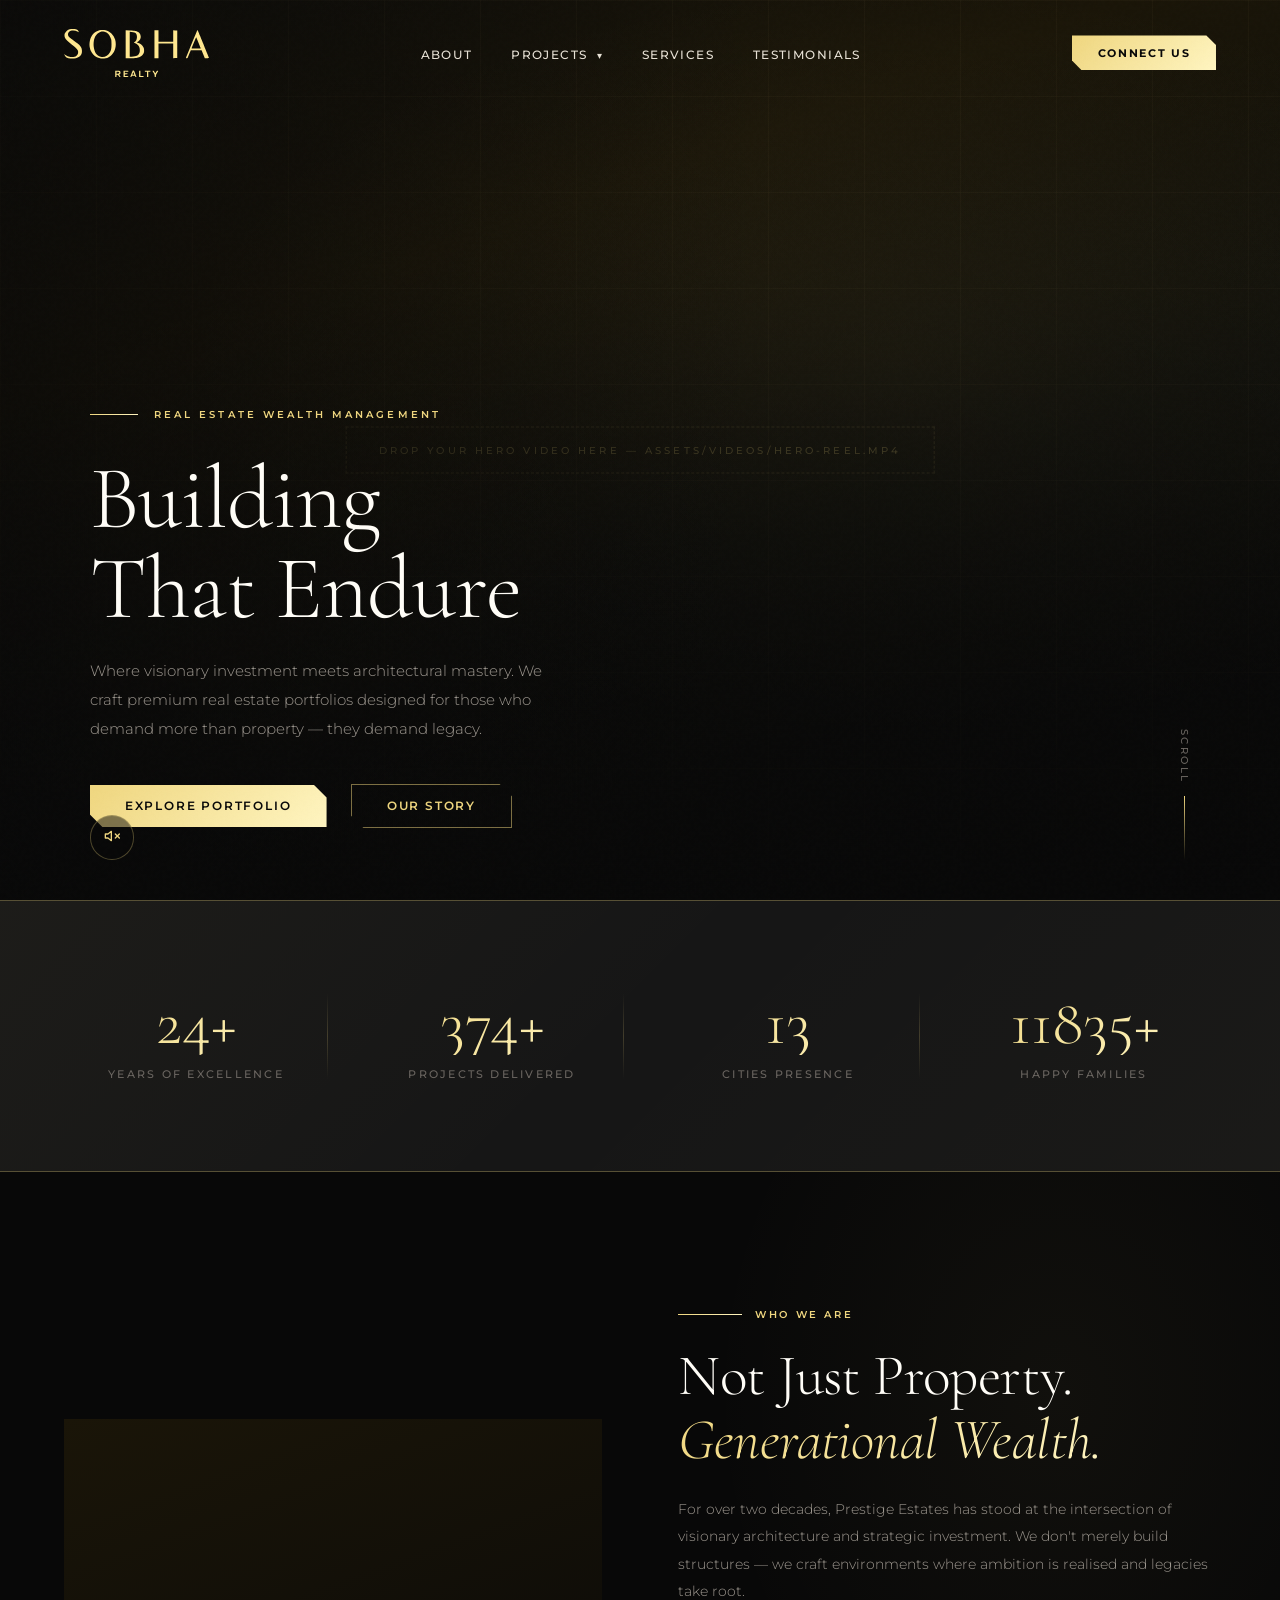
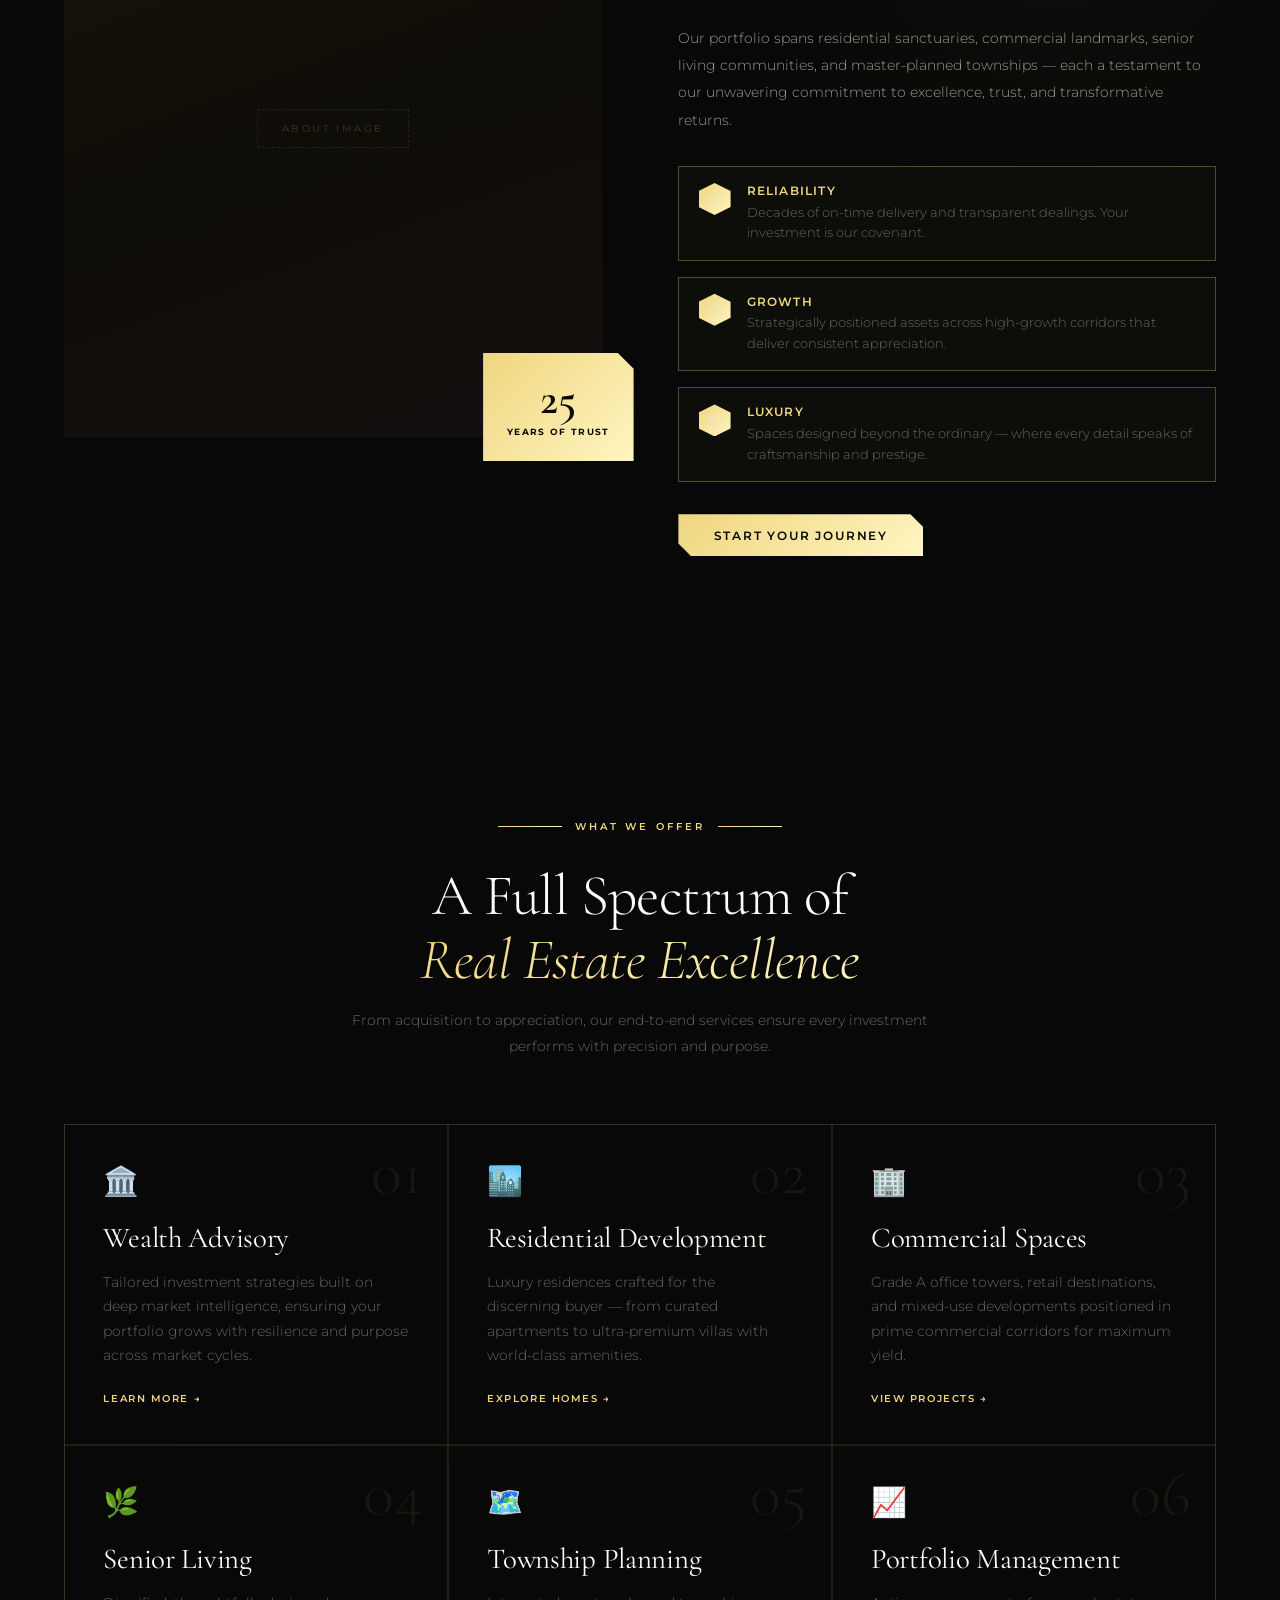
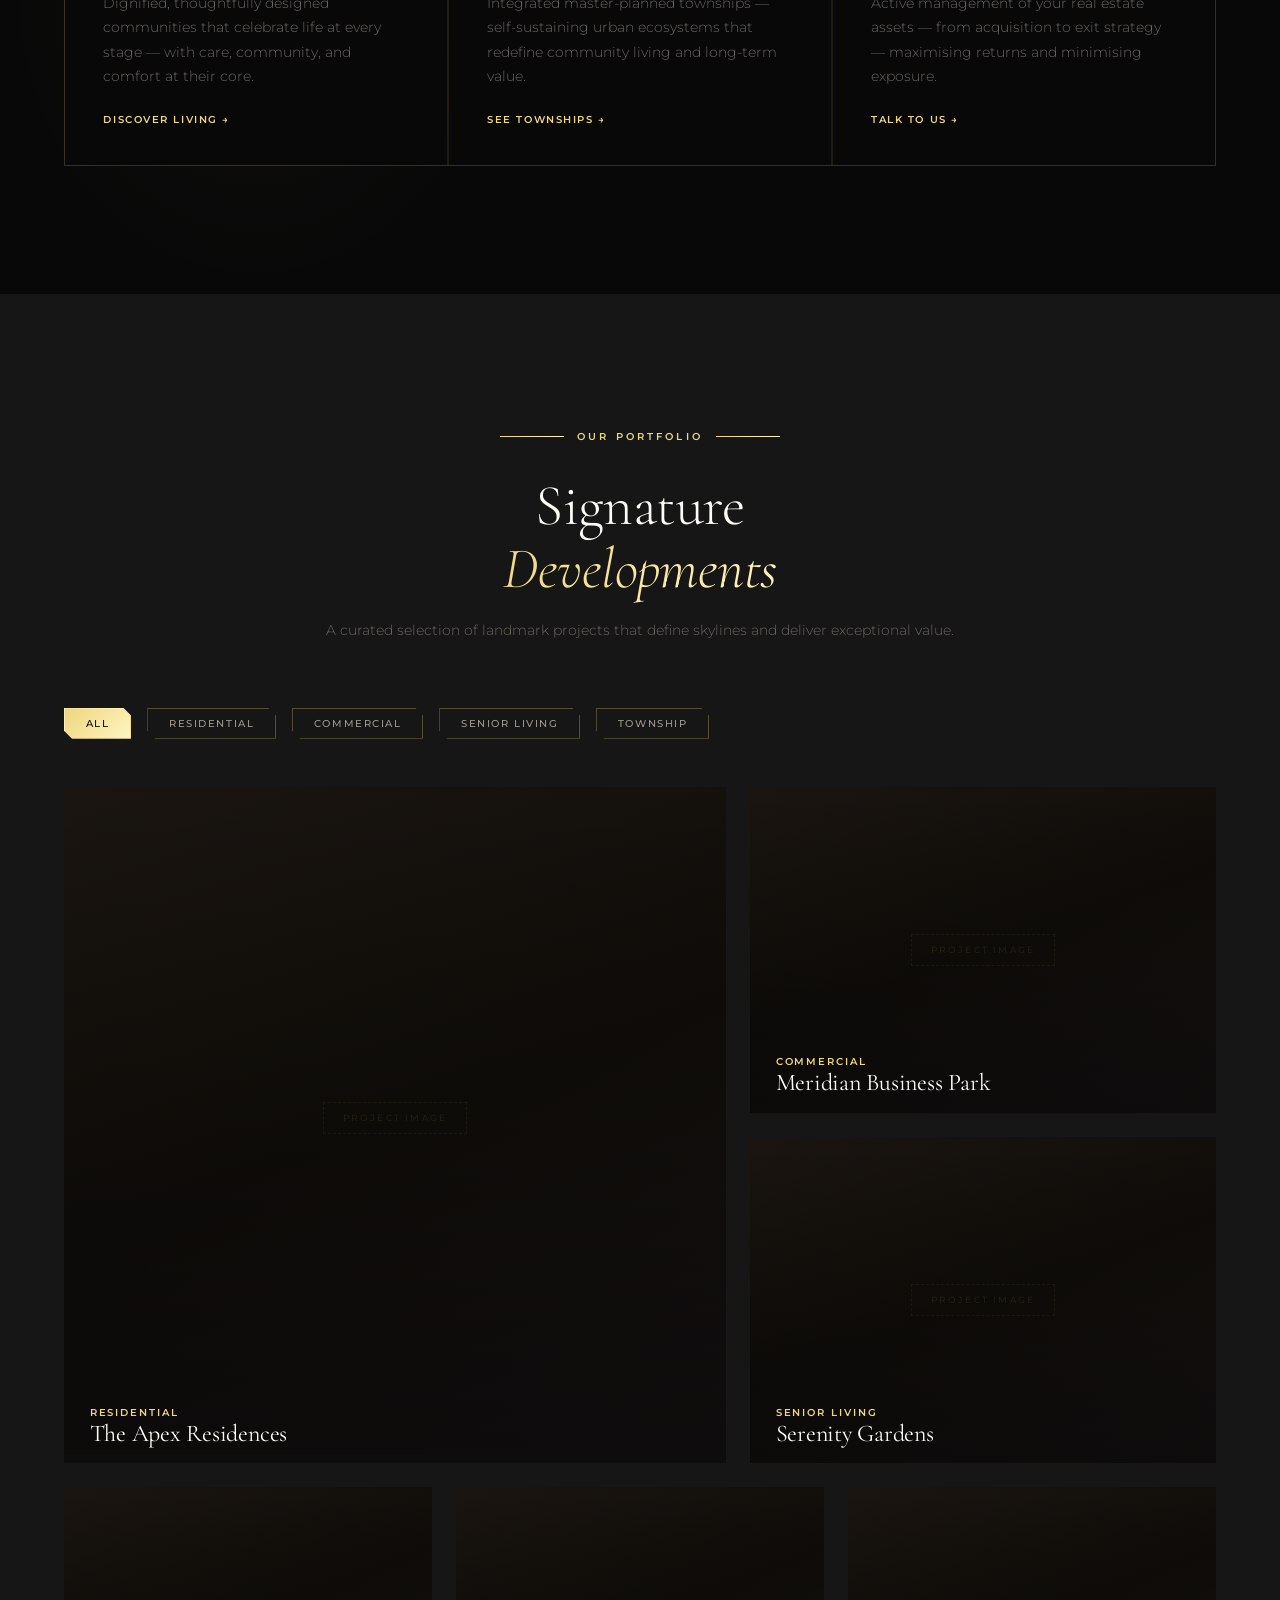
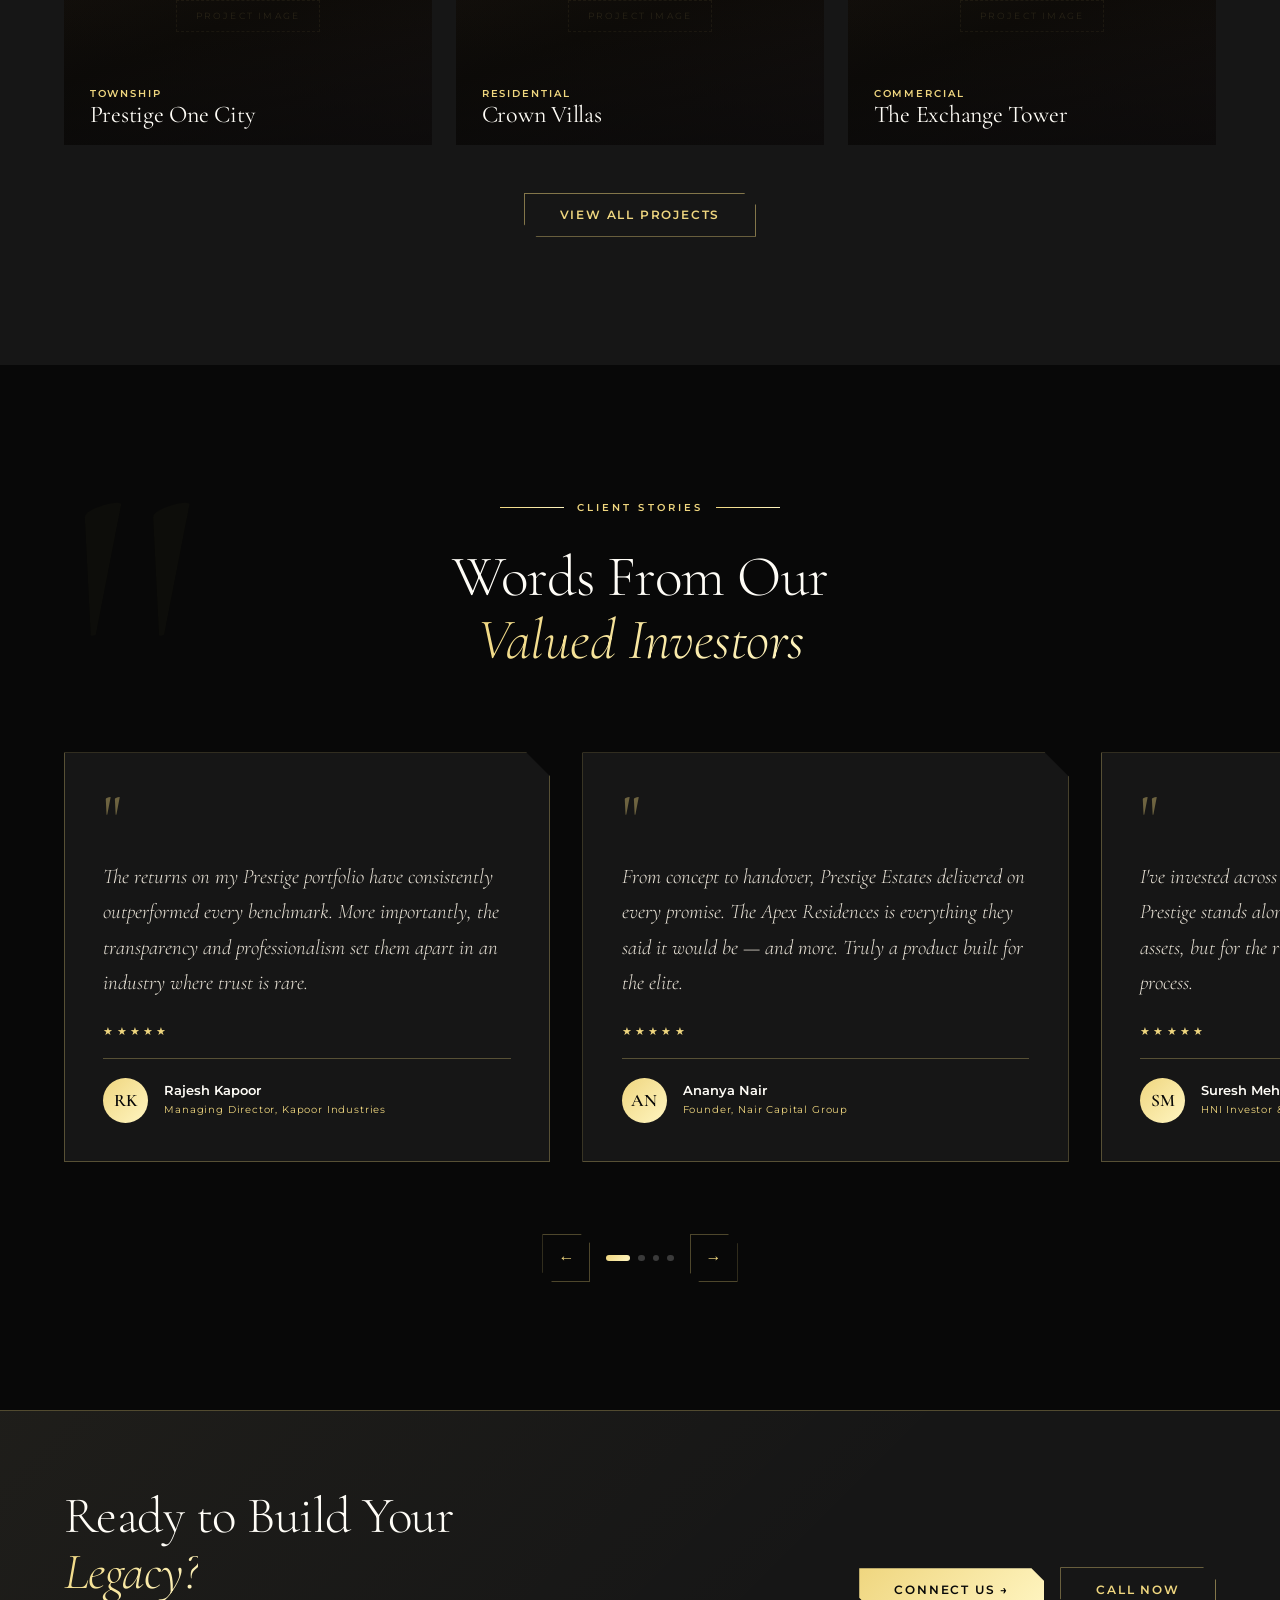
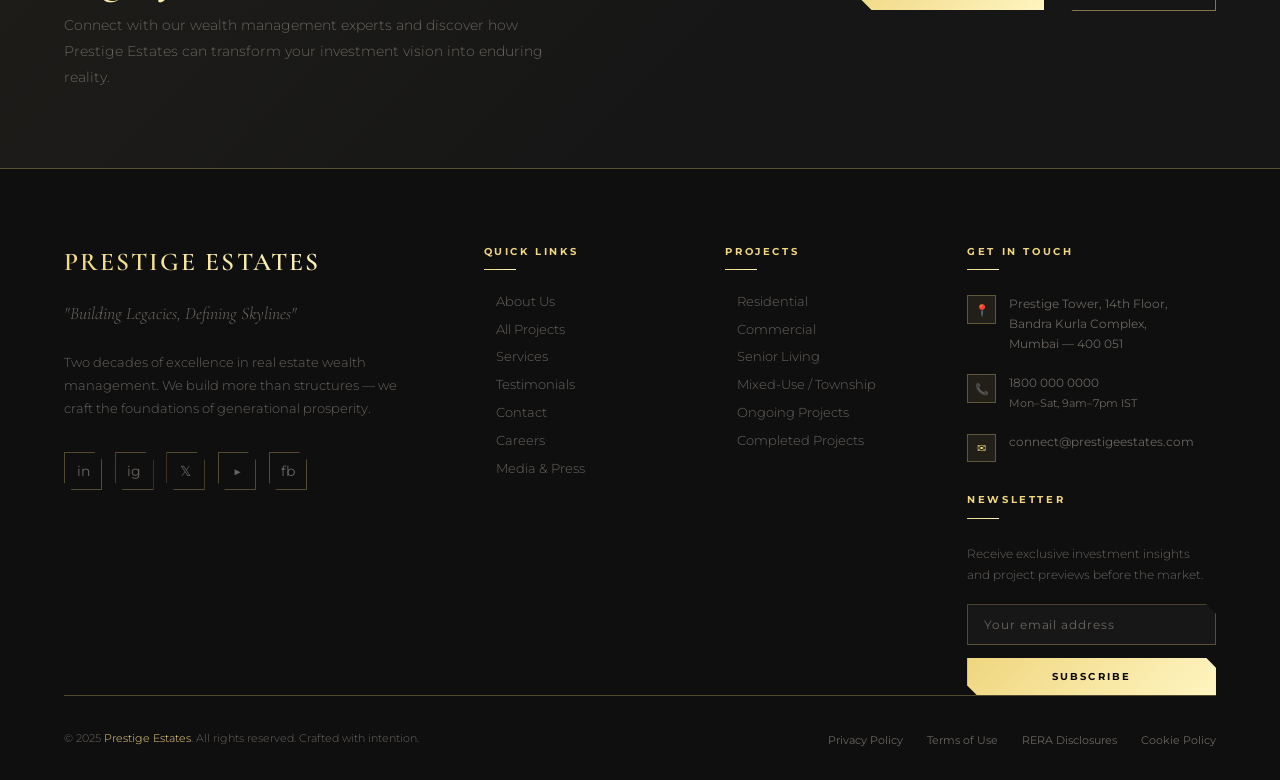
==== index.html @ 5a8f6faf "Hemkey-1st-push-black-theme" ====
<!DOCTYPE html>
<html lang="en">
<head>
  <meta charset="UTF-8" />
  <meta name="viewport" content="width=device-width, initial-scale=1.0" />
  <meta name="description" content="Premium real estate wealth management — building legacies, defining skylines." />
  <title>Prestige Estates — Real Estate Wealth Management</title>

  <!-- Favicon placeholder -->
  <link rel="icon" href="assets/Sobha_(company).svg" type="image/x-icon" />

  <!-- Stylesheets -->
  <link rel="stylesheet" href="css/global.css" />
  <link rel="stylesheet" href="css/navbar.css" />
  <link rel="stylesheet" href="css/hero.css" />
  <link rel="stylesheet" href="css/sections.css" />
  <link rel="stylesheet" href="css/footer.css" />
</head>

<body>

  <!-- ===================== NAVBAR ===================== -->
  <header class="navbar" role="banner">

    <!-- Logo -->
    <a href="index.html" class="navbar__logo" aria-label="Prestige Estates Home">
        <img src="assets/Sobha_(company).svg" alt="Prestige Estates Logo" class="navbar__logo-img">
    </a>

    <!-- Desktop Nav -->
    <nav aria-label="Main navigation">
      <ul class="navbar__nav">

        <li class="navbar__nav-item">
          <a href="#about" class="navbar__nav-link">About</a>
        </li>

        <li class="navbar__nav-item">
          <a href="pages/projects.html" class="navbar__nav-link has-dropdown">
            Projects <span class="chevron">▾</span>
          </a>
          <div class="navbar__dropdown" role="menu">
            <a href="pages/residential.html" class="navbar__dropdown-link" role="menuitem">Residential</a>
            <a href="pages/commercial.html" class="navbar__dropdown-link" role="menuitem">Commercial</a>
            <a href="pages/senior-living.html" class="navbar__dropdown-link" role="menuitem">Senior Living</a>
            <a href="pages/mixed-use.html" class="navbar__dropdown-link" role="menuitem">Mixed-Use / Township</a>
          </div>
        </li>

        <li class="navbar__nav-item">
          <a href="#services" class="navbar__nav-link">Services</a>
        </li>

        <li class="navbar__nav-item">
          <a href="#testimonials" class="navbar__nav-link">Testimonials</a>
        </li>

      </ul>
    </nav>

    <!-- CTA -->
    <a href="#contact" class="navbar__cta" aria-label="Connect with us">Connect Us</a>

    <!-- Mobile Hamburger -->
    <button class="navbar__hamburger" aria-label="Toggle menu" aria-expanded="false">
      <span></span>
      <span></span>
      <span></span>
    </button>

    <!-- Mobile Full-Screen Menu -->
    <div class="navbar__mobile-menu" role="dialog" aria-label="Mobile navigation">
      <a href="#about">About</a>
      <a href="pages/projects.html">Projects</a>
      <div class="mobile-sub">
        <a href="pages/residential.html">Residential</a>
        <a href="pages/commercial.html">Commercial</a>
        <a href="pages/senior-living.html">Senior Living</a>
        <a href="pages/mixed-use.html">Mixed-Use</a>
      </div>
      <a href="#services">Services</a>
      <a href="#testimonials">Testimonials</a>
      <a href="#contact" class="btn-primary" style="-webkit-text-fill-color:var(--black-deep);">Connect Us</a>
    </div>

  </header>


  <!-- ===================== HERO ===================== -->
  <section class="hero" aria-label="Hero">

    <!-- Video / Placeholder -->
    <div class="hero__video-container">
      <!--
        TO ADD YOUR VIDEO:
        Replace the placeholder div below with:
        <video class="hero__video" autoplay muted loop playsinline>
          <source src="assets/videos/hero-reel.mp4" type="video/mp4" />
        </video>
      -->
      <div class="hero__video-placeholder">
        <div class="hero__placeholder-label">
          <span>Drop your hero video here — assets/videos/hero-reel.mp4</span>
        </div>
      </div>
    </div>

    <!-- Overlays -->
    <div class="hero__overlay" aria-hidden="true"></div>
    <div class="hero__overlay-side" aria-hidden="true"></div>

    <!-- Hero Content -->
    <div class="hero__content">
      <div class="hero__eyebrow">
        <span class="hero__eyebrow-line"></span>
        <span class="hero__eyebrow-text">Real Estate Wealth Management</span>
      </div>

      <h1 class="hero__title">
        Building
        <span class="hero__word-carousel" aria-label="Legacies, Skylines, Futures, Empires">
          <span class="word">Legacies</span>
          <span class="word">Skylines</span>
          <span class="word">Futures</span>
          <span class="word">Empires</span>
        </span><br />
        That Endure
      </h1>

      <p class="hero__subtitle">
        Where visionary investment meets architectural mastery.
        We craft premium real estate portfolios designed for those who demand more than property — they demand legacy.
      </p>

      <div class="hero__actions">
        <a href="#projects" class="btn-primary">Explore Portfolio</a>
        <a href="#about" class="btn-outline">Our Story</a>
      </div>
    </div>

    <!-- Video Mute Control -->
    <div class="hero__video-controls">
      <button class="hero__mute-btn" aria-label="Toggle mute">
        <span class="hero__mute-icon">
          <!-- Icon injected by video.js -->
          <svg width="16" height="16" viewBox="0 0 24 24" fill="none" stroke="currentColor" stroke-width="2" stroke-linecap="round" stroke-linejoin="round"><polygon points="11 5 6 9 2 9 2 15 6 15 11 19 11 5"></polygon><line x1="23" y1="9" x2="17" y2="15"></line><line x1="17" y1="9" x2="23" y2="15"></line></svg>
        </span>
      </button>
    </div>

    <!-- Scroll Indicator -->
    <div class="hero__scroll" aria-hidden="true">
      <span class="hero__scroll-text">Scroll</span>
      <div class="hero__scroll-line"></div>
    </div>

  </section>


  <!-- ===================== STATS STRIP ===================== -->
  <section class="stats" aria-label="Company statistics">
    <div class="stats__inner">

      <div class="stats__item reveal">
        <span class="stats__number"
              data-counter
              data-target="25"
              data-suffix="+">0+</span>
        <span class="stats__label">Years of Excellence</span>
      </div>

      <div class="stats__item reveal reveal-delay-1">
        <span class="stats__number"
              data-counter
              data-target="380"
              data-suffix="+">0+</span>
        <span class="stats__label">Projects Delivered</span>
      </div>

      <div class="stats__item reveal reveal-delay-2">
        <span class="stats__number"
              data-counter
              data-target="14">0</span>
        <span class="stats__label">Cities Presence</span>
      </div>

      <div class="stats__item reveal reveal-delay-3">
        <span class="stats__number"
              data-counter
              data-target="12000"
              data-suffix="+">0+</span>
        <span class="stats__label">Happy Families</span>
      </div>

    </div>
  </section>


  <!-- ===================== ABOUT ===================== -->
  <section class="about" id="about" aria-labelledby="about-heading">
    <div class="about__inner">

      <!-- Visual -->
      <div class="about__visual reveal">
        <div class="about__image-frame">
          <!-- Replace with your actual image -->
          <!-- <img src="assets/images/about-building.jpg" alt="Prestige Estates landmark development" /> -->
          <div class="about__image-placeholder">
            <span class="about__image-placeholder-text">About Image</span>
          </div>
        </div>
        <div class="about__badge">
          <span class="about__badge-number">25</span>
          <span class="about__badge-label">Years of Trust</span>
        </div>
      </div>

      <!-- Content -->
      <div class="about__content">

        <div class="about__tag reveal">
          <span class="gold-line"></span>
          <span>Who We Are</span>
        </div>

        <h2 class="about__heading reveal reveal-delay-1" id="about-heading">
          Not Just Property.<br />
          <em>Generational Wealth.</em>
        </h2>

        <p class="about__body reveal reveal-delay-2">
          For over two decades, Prestige Estates has stood at the intersection of visionary architecture and strategic investment. We don't merely build structures — we craft environments where ambition is realised and legacies take root.
        </p>

        <p class="about__body reveal reveal-delay-2">
          Our portfolio spans residential sanctuaries, commercial landmarks, senior living communities, and master-planned townships — each a testament to our unwavering commitment to excellence, trust, and transformative returns.
        </p>

        <div class="about__pillars reveal reveal-delay-3">

          <div class="about__pillar">
            <div class="about__pillar-icon">⬡</div>
            <div class="about__pillar-text">
              <strong>Reliability</strong>
              <p>Decades of on-time delivery and transparent dealings. Your investment is our covenant.</p>
            </div>
          </div>

          <div class="about__pillar">
            <div class="about__pillar-icon">⬡</div>
            <div class="about__pillar-text">
              <strong>Growth</strong>
              <p>Strategically positioned assets across high-growth corridors that deliver consistent appreciation.</p>
            </div>
          </div>

          <div class="about__pillar">
            <div class="about__pillar-icon">⬡</div>
            <div class="about__pillar-text">
              <strong>Luxury</strong>
              <p>Spaces designed beyond the ordinary — where every detail speaks of craftsmanship and prestige.</p>
            </div>
          </div>

        </div>

        <div class="reveal reveal-delay-4" style="margin-top:2rem;">
          <a href="#contact" class="btn-primary">Start Your Journey</a>
        </div>

      </div>
    </div>
  </section>


  <!-- ===================== SERVICES ===================== -->
  <section class="services" id="services" aria-labelledby="services-heading">

    <div class="section-header">
      <div class="section-tag reveal">
        <span class="gold-line"></span>
        <span>What We Offer</span>
        <span class="gold-line"></span>
      </div>
      <h2 class="section-heading reveal reveal-delay-1" id="services-heading">
        A Full Spectrum of<br /><em>Real Estate Excellence</em>
      </h2>
      <p class="section-sub reveal reveal-delay-2">
        From acquisition to appreciation, our end-to-end services ensure every investment performs with precision and purpose.
      </p>
    </div>

    <div class="services__grid">

      <div class="services__card reveal">
        <span class="services__card-number">01</span>
        <span class="services__card-icon">🏛️</span>
        <h3 class="services__card-title">Wealth Advisory</h3>
        <p class="services__card-body">
          Tailored investment strategies built on deep market intelligence, ensuring your portfolio grows with resilience and purpose across market cycles.
        </p>
        <a href="#" class="services__card-link">Learn More →</a>
      </div>

      <div class="services__card reveal reveal-delay-1">
        <span class="services__card-number">02</span>
        <span class="services__card-icon">🏙️</span>
        <h3 class="services__card-title">Residential Development</h3>
        <p class="services__card-body">
          Luxury residences crafted for the discerning buyer — from curated apartments to ultra-premium villas with world-class amenities.
        </p>
        <a href="pages/residential.html" class="services__card-link">Explore Homes →</a>
      </div>

      <div class="services__card reveal reveal-delay-2">
        <span class="services__card-number">03</span>
        <span class="services__card-icon">🏢</span>
        <h3 class="services__card-title">Commercial Spaces</h3>
        <p class="services__card-body">
          Grade A office towers, retail destinations, and mixed-use developments positioned in prime commercial corridors for maximum yield.
        </p>
        <a href="pages/commercial.html" class="services__card-link">View Projects →</a>
      </div>

      <div class="services__card reveal reveal-delay-3">
        <span class="services__card-number">04</span>
        <span class="services__card-icon">🌿</span>
        <h3 class="services__card-title">Senior Living</h3>
        <p class="services__card-body">
          Dignified, thoughtfully designed communities that celebrate life at every stage — with care, community, and comfort at their core.
        </p>
        <a href="pages/senior-living.html" class="services__card-link">Discover Living →</a>
      </div>

      <div class="services__card reveal reveal-delay-4">
        <span class="services__card-number">05</span>
        <span class="services__card-icon">🗺️</span>
        <h3 class="services__card-title">Township Planning</h3>
        <p class="services__card-body">
          Integrated master-planned townships — self-sustaining urban ecosystems that redefine community living and long-term value.
        </p>
        <a href="pages/mixed-use.html" class="services__card-link">See Townships →</a>
      </div>

      <div class="services__card reveal reveal-delay-5">
        <span class="services__card-number">06</span>
        <span class="services__card-icon">📈</span>
        <h3 class="services__card-title">Portfolio Management</h3>
        <p class="services__card-body">
          Active management of your real estate assets — from acquisition to exit strategy — maximising returns and minimising exposure.
        </p>
        <a href="#contact" class="services__card-link">Talk to Us →</a>
      </div>

    </div>

  </section>


  <!-- ===================== FEATURED PROJECTS ===================== -->
  <section class="projects" id="projects" aria-labelledby="projects-heading">

    <div class="section-header">
      <div class="section-tag reveal">
        <span class="gold-line"></span>
        <span>Our Portfolio</span>
        <span class="gold-line"></span>
      </div>
      <h2 class="section-heading reveal reveal-delay-1" id="projects-heading">
        Signature<br /><em>Developments</em>
      </h2>
      <p class="section-sub reveal reveal-delay-2">
        A curated selection of landmark projects that define skylines and deliver exceptional value.
      </p>
    </div>

    <!-- Filter -->
    <div class="projects__filter reveal">
      <button class="projects__filter-btn active" data-filter="all">All</button>
      <button class="projects__filter-btn" data-filter="residential">Residential</button>
      <button class="projects__filter-btn" data-filter="commercial">Commercial</button>
      <button class="projects__filter-btn" data-filter="senior">Senior Living</button>
      <button class="projects__filter-btn" data-filter="township">Township</button>
    </div>

    <!-- Projects Grid -->
    <div class="projects__grid">

      <div class="project-card reveal" data-category="residential">
        <div class="project-card__image">
          <!-- <img class="project-card__img" src="assets/images/projects/project-1.jpg" alt="The Apex Residences" /> -->
          <div class="project-card__img-placeholder"><span>Project Image</span></div>
        </div>
        <div class="project-card__overlay"></div>
        <div class="project-card__info">
          <span class="project-card__category">Residential</span>
          <h3 class="project-card__name">The Apex Residences</h3>
          <span class="project-card__location">📍 Mumbai, Maharashtra</span>
        </div>
      </div>

      <div class="project-card reveal reveal-delay-1" data-category="commercial">
        <div class="project-card__image">
          <div class="project-card__img-placeholder"><span>Project Image</span></div>
        </div>
        <div class="project-card__overlay"></div>
        <div class="project-card__info">
          <span class="project-card__category">Commercial</span>
          <h3 class="project-card__name">Meridian Business Park</h3>
          <span class="project-card__location">📍 Pune, Maharashtra</span>
        </div>
      </div>

      <div class="project-card reveal reveal-delay-2" data-category="senior">
        <div class="project-card__image">
          <div class="project-card__img-placeholder"><span>Project Image</span></div>
        </div>
        <div class="project-card__overlay"></div>
        <div class="project-card__info">
          <span class="project-card__category">Senior Living</span>
          <h3 class="project-card__name">Serenity Gardens</h3>
          <span class="project-card__location">📍 Bengaluru, Karnataka</span>
        </div>
      </div>

      <div class="project-card reveal reveal-delay-3" data-category="township">
        <div class="project-card__image">
          <div class="project-card__img-placeholder"><span>Project Image</span></div>
        </div>
        <div class="project-card__overlay"></div>
        <div class="project-card__info">
          <span class="project-card__category">Township</span>
          <h3 class="project-card__name">Prestige One City</h3>
          <span class="project-card__location">📍 Hyderabad, Telangana</span>
        </div>
      </div>

      <div class="project-card reveal reveal-delay-4" data-category="residential">
        <div class="project-card__image">
          <div class="project-card__img-placeholder"><span>Project Image</span></div>
        </div>
        <div class="project-card__overlay"></div>
        <div class="project-card__info">
          <span class="project-card__category">Residential</span>
          <h3 class="project-card__name">Crown Villas</h3>
          <span class="project-card__location">📍 Delhi NCR</span>
        </div>
      </div>

      <div class="project-card reveal reveal-delay-5" data-category="commercial">
        <div class="project-card__image">
          <div class="project-card__img-placeholder"><span>Project Image</span></div>
        </div>
        <div class="project-card__overlay"></div>
        <div class="project-card__info">
          <span class="project-card__category">Commercial</span>
          <h3 class="project-card__name">The Exchange Tower</h3>
          <span class="project-card__location">📍 Chennai, Tamil Nadu</span>
        </div>
      </div>

    </div>

    <div class="projects__cta-wrap reveal">
      <a href="pages/projects.html" class="btn-outline">View All Projects</a>
    </div>

  </section>


  <!-- ===================== TESTIMONIALS ===================== -->
  <section class="testimonials" id="testimonials" aria-labelledby="testimonials-heading">

    <div class="section-header" style="margin-bottom:3rem;">
      <div class="section-tag reveal">
        <span class="gold-line"></span>
        <span>Client Stories</span>
        <span class="gold-line"></span>
      </div>
      <h2 class="section-heading reveal reveal-delay-1" id="testimonials-heading">
        Words From Our<br /><em>Valued Investors</em>
      </h2>
    </div>

    <div class="testimonials__track-wrapper">
      <div class="testimonials__track">

        <div class="testimonial-card">
          <span class="testimonial-card__quote-icon">"</span>
          <p class="testimonial-card__text">
            The returns on my Prestige portfolio have consistently outperformed every benchmark. More importantly, the transparency and professionalism set them apart in an industry where trust is rare.
          </p>
          <div class="testimonial-card__stars">
            <span class="testimonial-card__star">★</span>
            <span class="testimonial-card__star">★</span>
            <span class="testimonial-card__star">★</span>
            <span class="testimonial-card__star">★</span>
            <span class="testimonial-card__star">★</span>
          </div>
          <div class="testimonial-card__author">
            <div class="testimonial-card__avatar">RK</div>
            <div>
              <span class="testimonial-card__name">Rajesh Kapoor</span>
              <span class="testimonial-card__role">Managing Director, Kapoor Industries</span>
            </div>
          </div>
        </div>

        <div class="testimonial-card">
          <span class="testimonial-card__quote-icon">"</span>
          <p class="testimonial-card__text">
            From concept to handover, Prestige Estates delivered on every promise. The Apex Residences is everything they said it would be — and more. Truly a product built for the elite.
          </p>
          <div class="testimonial-card__stars">
            <span class="testimonial-card__star">★</span>
            <span class="testimonial-card__star">★</span>
            <span class="testimonial-card__star">★</span>
            <span class="testimonial-card__star">★</span>
            <span class="testimonial-card__star">★</span>
          </div>
          <div class="testimonial-card__author">
            <div class="testimonial-card__avatar">AN</div>
            <div>
              <span class="testimonial-card__name">Ananya Nair</span>
              <span class="testimonial-card__role">Founder, Nair Capital Group</span>
            </div>
          </div>
        </div>

        <div class="testimonial-card">
          <span class="testimonial-card__quote-icon">"</span>
          <p class="testimonial-card__text">
            I've invested across real estate firms in three countries. Prestige stands alone — not just for the quality of their assets, but for the rigour of their investment advisory process.
          </p>
          <div class="testimonial-card__stars">
            <span class="testimonial-card__star">★</span>
            <span class="testimonial-card__star">★</span>
            <span class="testimonial-card__star">★</span>
            <span class="testimonial-card__star">★</span>
            <span class="testimonial-card__star">★</span>
          </div>
          <div class="testimonial-card__author">
            <div class="testimonial-card__avatar">SM</div>
            <div>
              <span class="testimonial-card__name">Suresh Mehta</span>
              <span class="testimonial-card__role">HNI Investor & Philanthropist</span>
            </div>
          </div>
        </div>

        <div class="testimonial-card">
          <span class="testimonial-card__quote-icon">"</span>
          <p class="testimonial-card__text">
            Serenity Gardens gave my parents the dignity and luxury they deserve. A thoughtfully crafted community that understands what senior living should truly feel like.
          </p>
          <div class="testimonial-card__stars">
            <span class="testimonial-card__star">★</span>
            <span class="testimonial-card__star">★</span>
            <span class="testimonial-card__star">★</span>
            <span class="testimonial-card__star">★</span>
            <span class="testimonial-card__star">★</span>
          </div>
          <div class="testimonial-card__author">
            <div class="testimonial-card__avatar">PS</div>
            <div>
              <span class="testimonial-card__name">Priya Sharma</span>
              <span class="testimonial-card__role">CXO, Global Tech Solutions</span>
            </div>
          </div>
        </div>

      </div>
    </div>

    <!-- Controls -->
    <div class="testimonials__controls">
      <button class="testimonials__btn testimonials__btn--prev" aria-label="Previous testimonial">←</button>
      <div class="testimonials__dots">
        <div class="testimonials__dot active"></div>
        <div class="testimonials__dot"></div>
        <div class="testimonials__dot"></div>
        <div class="testimonials__dot"></div>
      </div>
      <button class="testimonials__btn testimonials__btn--next" aria-label="Next testimonial">→</button>
    </div>

  </section>


  <!-- ===================== FOOTER ===================== -->
  <footer class="footer" id="contact" role="contentinfo">

    <!-- CTA Band -->
    <div class="footer__cta-band">
      <div class="footer__cta-inner">
        <div class="footer__cta-text">
          <h2>Ready to Build Your<br /><em>Legacy?</em></h2>
          <p>Connect with our wealth management experts and discover how Prestige Estates can transform your investment vision into enduring reality.</p>
        </div>
        <div class="footer__cta-actions">
          <a href="mailto:connect@prestigeestates.com" class="btn-primary">Connect Us →</a>
          <a href="tel:+911800000000" class="btn-outline">Call Now</a>
        </div>
      </div>
    </div>

    <!-- Footer Body -->
    <div class="footer__body">
      <div class="footer__grid">

        <!-- Brand Column -->
        <div>
          <div class="footer__brand-logo">
            <!-- <img src="assets/images/logo.png" alt="Prestige Estates" /> -->
            <span class="footer__brand-logo-text">PRESTIGE ESTATES</span>
          </div>
          <p class="footer__brand-tagline">"Building Legacies, Defining Skylines"</p>
          <p class="footer__brand-desc">
            Two decades of excellence in real estate wealth management. We build more than structures — we craft the foundations of generational prosperity.
          </p>
          <div class="footer__socials">
            <a href="#" class="footer__social-icon" aria-label="LinkedIn">in</a>
            <a href="#" class="footer__social-icon" aria-label="Instagram">ig</a>
            <a href="#" class="footer__social-icon" aria-label="Twitter / X">𝕏</a>
            <a href="#" class="footer__social-icon" aria-label="YouTube">▶</a>
            <a href="#" class="footer__social-icon" aria-label="Facebook">fb</a>
          </div>
        </div>

        <!-- Quick Links -->
        <div>
          <h3 class="footer__col-title">Quick Links</h3>
          <ul class="footer__links">
            <li><a href="#about" class="footer__link">About Us</a></li>
            <li><a href="pages/projects.html" class="footer__link">All Projects</a></li>
            <li><a href="#services" class="footer__link">Services</a></li>
            <li><a href="#testimonials" class="footer__link">Testimonials</a></li>
            <li><a href="#contact" class="footer__link">Contact</a></li>
            <li><a href="#" class="footer__link">Careers</a></li>
            <li><a href="#" class="footer__link">Media & Press</a></li>
          </ul>
        </div>

        <!-- Projects -->
        <div>
          <h3 class="footer__col-title">Projects</h3>
          <ul class="footer__links">
            <li><a href="pages/residential.html" class="footer__link">Residential</a></li>
            <li><a href="pages/commercial.html" class="footer__link">Commercial</a></li>
            <li><a href="pages/senior-living.html" class="footer__link">Senior Living</a></li>
            <li><a href="pages/mixed-use.html" class="footer__link">Mixed-Use / Township</a></li>
            <li><a href="pages/projects.html" class="footer__link">Ongoing Projects</a></li>
            <li><a href="pages/projects.html" class="footer__link">Completed Projects</a></li>
          </ul>
        </div>

        <!-- Contact + Newsletter -->
        <div>
          <h3 class="footer__col-title">Get in Touch</h3>

          <div class="footer__contact-item">
            <div class="footer__contact-icon">📍</div>
            <div class="footer__contact-text">
              Prestige Tower, 14th Floor,<br />
              Bandra Kurla Complex,<br />
              Mumbai — 400 051
            </div>
          </div>

          <div class="footer__contact-item">
            <div class="footer__contact-icon">📞</div>
            <div class="footer__contact-text">
              <a href="tel:+911800000000">1800 000 0000</a><br />
              <span style="font-size:0.68rem; color:var(--text-dim);">Mon–Sat, 9am–7pm IST</span>
            </div>
          </div>

          <div class="footer__contact-item">
            <div class="footer__contact-icon">✉</div>
            <div class="footer__contact-text">
              <a href="mailto:connect@prestigeestates.com">connect@prestigeestates.com</a>
            </div>
          </div>

          <h3 class="footer__col-title" style="margin-top:2rem;">Newsletter</h3>
          <p class="footer__newsletter-text">
            Receive exclusive investment insights and project previews before the market.
          </p>
          <form class="footer__newsletter-form" novalidate>
            <input
              type="email"
              class="footer__newsletter-input"
              placeholder="Your email address"
              required
              aria-label="Email address for newsletter"
            />
            <button type="submit" class="footer__newsletter-btn">Subscribe</button>
          </form>
        </div>

      </div>

      <!-- Bottom Bar -->
      <div class="footer__bottom">
        <p class="footer__copyright">
          © 2025 <span>Prestige Estates</span>. All rights reserved. Crafted with intention.
        </p>
        <ul class="footer__legal">
          <li><a href="#">Privacy Policy</a></li>
          <li><a href="#">Terms of Use</a></li>
          <li><a href="#">RERA Disclosures</a></li>
          <li><a href="#">Cookie Policy</a></li>
        </ul>
      </div>

    </div>
  </footer>


  <!-- Scripts -->
  <script src="js/navbar.js"></script>
  <script src="js/video.js"></script>
  <script src="js/animations.js"></script>

</body>
</html>
---- css/global.css ----
@import url('https://fonts.googleapis.com/css2?family=Cormorant+Garamond:ital,wght@0,300;0,400;0,500;0,600;0,700;1,300;1,400;1,600&family=Montserrat:wght@300;400;500;600;700&family=Playfair+Display:ital,wght@0,400;0,700;1,400&display=swap');

:root {
  /* Gold Gradient Palette */
  --gold-start: #efd67f;
  --gold-end: #fff5c1;
  --gold-gradient: linear-gradient(135deg, #efd67f, #fff5c1);
  --gold-gradient-75: linear-gradient(135deg, rgba(239, 214, 127, 0.75), rgba(255, 245, 193, 0.75));
  --gold-solid: #d4a843;
  --gold-dark: #b8892a;

  /* Dark Palette */
  --black-deep: #080808;
  --black-rich: #0f0f0f;
  --black-soft: #161616;
  --charcoal: #1e1e1e;
  --charcoal-mid: #2a2a2a;
  --charcoal-light: #3a3a3a;

  /* Neutrals */
  --ivory: #faf8f3;
  --cream: #f5f0e8;
  --warm-white: #fffdf7;
  --text-light: #e8e2d6;
  --text-muted: #9e9890;
  --text-dim: #6a6560;

  /* Typography */
  --font-display: 'Cormorant Garamond', Georgia, serif;
  --font-heading: 'Playfair Display', Georgia, serif;
  --font-body: 'Montserrat', sans-serif;

  /* Spacing Scale (rem-based, no px) */
  --space-xs: 0.5rem;
  --space-sm: 1rem;
  --space-md: 2rem;
  --space-lg: 4rem;
  --space-xl: 6rem;
  --space-xxl: 10rem;

  /* Transitions */
  --transition-fast: 0.2s ease;
  --transition-smooth: 0.4s cubic-bezier(0.25, 0.46, 0.45, 0.94);
  --transition-slow: 0.8s cubic-bezier(0.25, 0.46, 0.45, 0.94);

  /* Borders */
  --border-gold: 1px solid rgba(239, 214, 127, 0.3);
  --border-gold-strong: 1px solid rgba(239, 214, 127, 0.7);
}

*, *::before, *::after {
  margin: 0;
  padding: 0;
  box-sizing: border-box;
}

html {
  scroll-behavior: smooth;
  font-size: 16px;
  overflow-x: hidden;
}

body {
  font-family: var(--font-body);
  background-color: var(--black-deep);
  color: var(--text-light);
  overflow-x: hidden;
  -webkit-font-smoothing: antialiased;
  -moz-osx-font-smoothing: grayscale;
}

/* Scrollbar */
::-webkit-scrollbar { width: 0.4rem; }
::-webkit-scrollbar-track { background: var(--black-rich); }
::-webkit-scrollbar-thumb { background: var(--gold-gradient); border-radius: 2rem; }

/* Selection */
::selection {
  background: rgba(239, 214, 127, 0.3);
  color: var(--warm-white);
}

/* Typography Base */
h1, h2, h3, h4, h5, h6 {
  font-family: var(--font-display);
  font-weight: 300;
  line-height: 1.1;
  letter-spacing: -0.01em;
}

p {
  font-family: var(--font-body);
  font-weight: 300;
  line-height: 1.8;
  color: var(--text-muted);
}

a {
  text-decoration: none;
  color: inherit;
}

img {
  max-width: 100%;
  display: block;
}

/* Gold Text Utility */
.gold-text {
  background: var(--gold-gradient);
  -webkit-background-clip: text;
  -webkit-text-fill-color: transparent;
  background-clip: text;
}

/* Gold Line Divider */
.gold-line {
  width: 4rem;
  height: 1px;
  background: var(--gold-gradient);
  display: block;
}

.gold-line--center {
  margin: 0 auto;
}

/* Section Wrapper */
.section-wrapper {
  width: 90%;
  max-width: 90rem;
  margin: 0 auto;
}

/* Reveal Animation */
.reveal {
  opacity: 0;
  transform: translateY(2.5rem);
  transition: opacity 0.9s cubic-bezier(0.25, 0.46, 0.45, 0.94),
              transform 0.9s cubic-bezier(0.25, 0.46, 0.45, 0.94);
}

.reveal.visible {
  opacity: 1;
  transform: translateY(0);
}

.reveal-delay-1 { transition-delay: 0.1s; }
.reveal-delay-2 { transition-delay: 0.2s; }
.reveal-delay-3 { transition-delay: 0.3s; }
.reveal-delay-4 { transition-delay: 0.4s; }
.reveal-delay-5 { transition-delay: 0.5s; }

/* Buttons */
.btn-primary {
  display: inline-flex;
  align-items: center;
  gap: 0.6rem;
  padding: 0.85rem 2.2rem;
  background: var(--gold-gradient);
  color: var(--black-deep);
  font-family: var(--font-body);
  font-size: 0.75rem;
  font-weight: 600;
  letter-spacing: 0.15em;
  text-transform: uppercase;
  border: none;
  cursor: pointer;
  position: relative;
  overflow: hidden;
  transition: var(--transition-smooth);
  clip-path: polygon(0 0, calc(100% - 0.8rem) 0, 100% 0.8rem, 100% 100%, 0.8rem 100%, 0 calc(100% - 0.8rem));
}

.btn-primary:hover {
  transform: translateY(-2px);
  box-shadow: 0 1rem 3rem rgba(239, 214, 127, 0.25);
}

.btn-outline {
  display: inline-flex;
  align-items: center;
  gap: 0.6rem;
  padding: 0.85rem 2.2rem;
  background: transparent;
  color: var(--gold-start);
  font-family: var(--font-body);
  font-size: 0.75rem;
  font-weight: 600;
  letter-spacing: 0.15em;
  text-transform: uppercase;
  border: 1px solid rgba(239, 214, 127, 0.5);
  cursor: pointer;
  transition: var(--transition-smooth);
  clip-path: polygon(0 0, calc(100% - 0.8rem) 0, 100% 0.8rem, 100% 100%, 0.8rem 100%, 0 calc(100% - 0.8rem));
}

.btn-outline:hover {
  background: var(--gold-gradient-75);
  color: var(--black-deep);
  border-color: transparent;
}

/* Noise texture overlay */
body::before {
  content: '';
  position: fixed;
  inset: 0;
  background-image: url("data:image/svg+xml,%3Csvg viewBox='0 0 256 256' xmlns='http://www.w3.org/2000/svg'%3E%3Cfilter id='noise'%3E%3CfeTurbulence type='fractalNoise' baseFrequency='0.9' numOctaves='4' stitchTiles='stitch'/%3E%3C/filter%3E%3Crect width='100%25' height='100%25' filter='url(%23noise)' opacity='0.03'/%3E%3C/svg%3E");
  pointer-events: none;
  z-index: 9999;
  opacity: 0.4;
}
---- css/navbar.css ----
/* ===== NAVBAR ===== */
.navbar {
  position: fixed;
  top: 0;
  left: 0;
  width: 100%;
  z-index: 1000;
  padding: 1.8rem 5%;
  display: flex;
  align-items: center;
  justify-content: space-between;
  transition: padding 0.4s cubic-bezier(0.25, 0.46, 0.45, 0.94),
              background 0.4s cubic-bezier(0.25, 0.46, 0.45, 0.94),
              backdrop-filter 0.4s ease;
  background: transparent;
}

.navbar.scrolled {
  padding: 1rem 5%;
  background: rgba(8, 8, 8, 0.85);
  backdrop-filter: blur(1.5rem) saturate(1.8);
  -webkit-backdrop-filter: blur(1.5rem) saturate(1.8);
  border-bottom: var(--border-gold);
  box-shadow: 0 0.5rem 3rem rgba(0, 0, 0, 0.5);
}

/* Logo */
.navbar__logo {
  display: flex;
  align-items: center;
  flex-shrink: 0;
}

/* SVG logo — tinted gold via CSS filter */
.navbar__logo-img {
  height: clamp(2rem, 4vw, 3rem);
  width: auto;
  object-fit: contain;
  transition: var(--transition-smooth);
  /* Converts any SVG color to the gold tone #efd67f */
  filter:
    brightness(0)
    saturate(100%)
    invert(86%)
    sepia(38%)
    saturate(500%)
    hue-rotate(340deg)
    brightness(105%);
}

.navbar__logo-img:hover {
  filter:
    brightness(0)
    saturate(100%)
    invert(95%)
    sepia(20%)
    saturate(400%)
    hue-rotate(340deg)
    brightness(110%);
}

.navbar__logo-placeholder {
  font-family: var(--font-display);
  font-size: clamp(1.2rem, 2.5vw, 1.8rem);
  font-weight: 600;
  letter-spacing: 0.08em;
  background: var(--gold-gradient);
  -webkit-background-clip: text;
  -webkit-text-fill-color: transparent;
  background-clip: text;
}

/* Nav Links */
.navbar__nav {
  display: flex;
  align-items: center;
  gap: clamp(1.5rem, 3vw, 3rem);
  list-style: none;
}

.navbar__nav-item {
  position: relative;
}

.navbar__nav-link {
  font-family: var(--font-body);
  font-size: clamp(0.65rem, 1vw, 0.75rem);
  font-weight: 500;
  letter-spacing: 0.12em;
  text-transform: uppercase;
  color: var(--text-light);
  transition: var(--transition-fast);
  padding: 0.3rem 0;
  position: relative;
}

.navbar__nav-link::after {
  content: '';
  position: absolute;
  bottom: -2px;
  left: 0;
  width: 0;
  height: 1px;
  background: var(--gold-gradient);
  transition: width 0.3s cubic-bezier(0.25, 0.46, 0.45, 0.94);
}

.navbar__nav-link:hover {
  color: var(--gold-start);
}

.navbar__nav-link:hover::after {
  width: 100%;
}

/* Dropdown */
.navbar__dropdown {
  position: absolute;
  top: calc(100% + 1.2rem);
  left: 50%;
  transform: translateX(-50%) translateY(-0.5rem);
  background: rgba(14, 14, 14, 0.97);
  backdrop-filter: blur(1.5rem);
  -webkit-backdrop-filter: blur(1.5rem);
  border: var(--border-gold);
  min-width: 14rem;
  padding: 0.8rem 0;
  opacity: 0;
  visibility: hidden;
  transition: opacity 0.3s ease, transform 0.3s ease, visibility 0.3s ease;
  pointer-events: none;
  clip-path: polygon(0 0, calc(100% - 1rem) 0, 100% 1rem, 100% 100%, 0 100%);
}

.navbar__nav-item:hover .navbar__dropdown {
  opacity: 1;
  visibility: visible;
  transform: translateX(-50%) translateY(0);
  pointer-events: all;
}

.navbar__dropdown-link {
  display: block;
  padding: 0.7rem 1.5rem;
  font-family: var(--font-body);
  font-size: 0.72rem;
  font-weight: 400;
  letter-spacing: 0.1em;
  text-transform: uppercase;
  color: var(--text-muted);
  transition: var(--transition-fast);
  border-left: 2px solid transparent;
}

.navbar__dropdown-link:hover {
  color: var(--gold-start);
  border-left-color: var(--gold-start);
  padding-left: 1.8rem;
  background: rgba(239, 214, 127, 0.04);
}

/* Dropdown chevron indicator */
.navbar__nav-link.has-dropdown::after {
  content: none;
}

.navbar__nav-link.has-dropdown .chevron {
  display: inline-block;
  margin-left: 0.3rem;
  font-size: 0.6rem;
  transition: transform 0.3s ease;
  vertical-align: middle;
}

.navbar__nav-item:hover .navbar__nav-link.has-dropdown .chevron {
  transform: rotate(180deg);
}

/* CTA Button */
.navbar__cta {
  padding: 0.65rem 1.6rem;
  background: var(--gold-gradient);
  color: var(--black-deep);
  font-family: var(--font-body);
  font-size: 0.7rem;
  font-weight: 700;
  letter-spacing: 0.15em;
  text-transform: uppercase;
  border: none;
  cursor: pointer;
  transition: var(--transition-smooth);
  white-space: nowrap;
  clip-path: polygon(0 0, calc(100% - 0.6rem) 0, 100% 0.6rem, 100% 100%, 0.6rem 100%, 0 calc(100% - 0.6rem));
  flex-shrink: 0;
}

.navbar__cta:hover {
  transform: translateY(-2px);
  box-shadow: 0 0.8rem 2.5rem rgba(239, 214, 127, 0.35);
  filter: brightness(1.05);
}

/* Mobile Hamburger */
.navbar__hamburger {
  display: none;
  flex-direction: column;
  justify-content: center;
  gap: 0.35rem;
  cursor: pointer;
  padding: 0.3rem;
  background: none;
  border: none;
  z-index: 1001;
}

.navbar__hamburger span {
  display: block;
  width: 1.8rem;
  height: 1.5px;
  background: var(--gold-start);
  transition: var(--transition-smooth);
  transform-origin: center;
}

.navbar__hamburger.active span:nth-child(1) {
  transform: translateY(0.43rem) rotate(45deg);
}

.navbar__hamburger.active span:nth-child(2) {
  opacity: 0;
  transform: scaleX(0);
}

.navbar__hamburger.active span:nth-child(3) {
  transform: translateY(-0.43rem) rotate(-45deg);
}

/* Mobile Menu */
.navbar__mobile-menu {
  position: fixed;
  inset: 0;
  background: rgba(8, 8, 8, 0.98);
  backdrop-filter: blur(2rem);
  -webkit-backdrop-filter: blur(2rem);
  display: flex;
  flex-direction: column;
  align-items: center;
  justify-content: center;
  gap: 2.5rem;
  opacity: 0;
  visibility: hidden;
  transition: opacity 0.4s ease, visibility 0.4s ease;
  z-index: 999;
}

.navbar__mobile-menu.open {
  opacity: 1;
  visibility: visible;
}

.navbar__mobile-menu a {
  font-family: var(--font-display);
  font-size: clamp(1.8rem, 6vw, 3rem);
  font-weight: 300;
  color: var(--text-light);
  letter-spacing: 0.05em;
  transition: var(--transition-fast);
  position: relative;
}

.navbar__mobile-menu a:hover {
  background: var(--gold-gradient);
  -webkit-background-clip: text;
  -webkit-text-fill-color: transparent;
  background-clip: text;
}

.navbar__mobile-menu .mobile-sub {
  font-family: var(--font-body);
  font-size: clamp(0.7rem, 2vw, 0.85rem);
  font-weight: 400;
  letter-spacing: 0.15em;
  text-transform: uppercase;
  color: var(--text-muted);
  display: flex;
  gap: 2rem;
  flex-wrap: wrap;
  justify-content: center;
  margin-top: -1.5rem;
}

.navbar__mobile-menu .mobile-sub a {
  font-family: var(--font-body);
  font-size: 0.7rem;
  color: var(--text-dim);
  -webkit-text-fill-color: unset;
}

.navbar__mobile-menu .mobile-sub a:hover {
  color: var(--gold-start);
}

/* Responsive */
@media (max-width: 56rem) {
  .navbar__nav,
  .navbar__cta {
    display: none;
  }

  .navbar__hamburger {
    display: flex;
  }
}
---- css/hero.css ----
/* ===== HERO ===== */
.hero {
  position: relative;
  width: 100vw;
  height: 100vh;
  min-height: 40rem;
  overflow: hidden;
  display: flex;
  align-items: flex-end;
  justify-content: flex-start;
}

/* Video Container */
.hero__video-container {
  position: absolute;
  inset: 0;
  width: 100%;
  height: 100%;
  background: var(--black-rich);
  display: flex;
  align-items: center;
  justify-content: center;
}

.hero__video {
  width: 100%;
  height: 100%;
  object-fit: cover;
  display: block;
}

/* Placeholder shown when no video */
.hero__video-placeholder {
  width: 100%;
  height: 100%;
  background: linear-gradient(160deg,
    #0f0e0a 0%,
    #1a1508 30%,
    #0f0f0a 60%,
    #070707 100%
  );
  position: relative;
  overflow: hidden;
}

.hero__video-placeholder::before {
  content: '';
  position: absolute;
  inset: 0;
  background:
    radial-gradient(ellipse 80% 60% at 70% 40%, rgba(239, 214, 127, 0.06) 0%, transparent 70%),
    radial-gradient(ellipse 50% 80% at 20% 80%, rgba(180, 140, 40, 0.04) 0%, transparent 60%);
}

/* Animated grid lines for placeholder */
.hero__video-placeholder::after {
  content: '';
  position: absolute;
  inset: 0;
  background-image:
    linear-gradient(rgba(239, 214, 127, 0.03) 1px, transparent 1px),
    linear-gradient(90deg, rgba(239, 214, 127, 0.03) 1px, transparent 1px);
  background-size: 6rem 6rem;
  animation: gridDrift 20s linear infinite;
}

@keyframes gridDrift {
  0% { transform: translate(0, 0); }
  100% { transform: translate(6rem, 6rem); }
}

.hero__placeholder-label {
  position: absolute;
  top: 50%;
  left: 50%;
  transform: translate(-50%, -50%);
  text-align: center;
  z-index: 2;
  pointer-events: none;
}

.hero__placeholder-label span {
  display: block;
  font-family: var(--font-body);
  font-size: 0.65rem;
  font-weight: 500;
  letter-spacing: 0.3em;
  text-transform: uppercase;
  color: rgba(239, 214, 127, 0.3);
  border: 1px dashed rgba(239, 214, 127, 0.15);
  padding: 1rem 2rem;
}

/* Overlays */
.hero__overlay {
  position: absolute;
  inset: 0;
  background: linear-gradient(
    to top,
    rgba(8, 8, 8, 0.95) 0%,
    rgba(8, 8, 8, 0.5) 40%,
    rgba(8, 8, 8, 0.1) 70%,
    transparent 100%
  );
  z-index: 2;
}

.hero__overlay-side {
  position: absolute;
  inset: 0;
  background: linear-gradient(
    to right,
    rgba(8, 8, 8, 0.6) 0%,
    transparent 60%
  );
  z-index: 2;
}

/* Content */
.hero__content {
  position: relative;
  z-index: 3;
  padding: 0 7% 8vh;
  max-width: 55%;
}

.hero__eyebrow {
  display: flex;
  align-items: center;
  gap: 1rem;
  margin-bottom: 1.5rem;
  opacity: 0;
  animation: fadeSlideUp 1s cubic-bezier(0.25, 0.46, 0.45, 0.94) 0.3s forwards;
}

.hero__eyebrow-line {
  width: 3rem;
  height: 1px;
  background: var(--gold-gradient);
}

.hero__eyebrow-text {
  font-family: var(--font-body);
  font-size: 0.65rem;
  font-weight: 600;
  letter-spacing: 0.3em;
  text-transform: uppercase;
  color: var(--gold-start);
}

.hero__title {
  font-family: var(--font-display);
  font-size: clamp(3rem, 7vw, 7rem);
  font-weight: 300;
  line-height: 1.0;
  color: var(--warm-white);
  margin-bottom: 1.5rem;
  opacity: 0;
  animation: fadeSlideUp 1s cubic-bezier(0.25, 0.46, 0.45, 0.94) 0.5s forwards;
}

.hero__title em {
  font-style: italic;
  background: var(--gold-gradient);
  -webkit-background-clip: text;
  -webkit-text-fill-color: transparent;
  background-clip: text;
}

/* Animated word carousel */
.hero__word-carousel {
  display: inline-block;
  position: relative;
  overflow: hidden;
  height: 1.1em;
  vertical-align: bottom;
}

.hero__word-carousel .word {
  display: block;
  position: absolute;
  top: 0;
  left: 0;
  font-style: italic;
  background: var(--gold-gradient);
  -webkit-background-clip: text;
  -webkit-text-fill-color: transparent;
  background-clip: text;
  opacity: 0;
  transform: translateY(100%);
  transition: opacity 0.6s ease, transform 0.6s cubic-bezier(0.25, 0.46, 0.45, 0.94);
  white-space: nowrap;
}

.hero__word-carousel .word.active {
  opacity: 1;
  transform: translateY(0);
}

.hero__word-carousel .word.exit {
  opacity: 0;
  transform: translateY(-100%);
}

.hero__subtitle {
  font-family: var(--font-body);
  font-size: clamp(0.8rem, 1.2vw, 0.95rem);
  font-weight: 300;
  line-height: 1.9;
  color: var(--text-muted);
  max-width: 30rem;
  margin-bottom: 2.5rem;
  opacity: 0;
  animation: fadeSlideUp 1s cubic-bezier(0.25, 0.46, 0.45, 0.94) 0.7s forwards;
}

.hero__actions {
  display: flex;
  align-items: center;
  gap: 1.5rem;
  flex-wrap: wrap;
  opacity: 0;
  animation: fadeSlideUp 1s cubic-bezier(0.25, 0.46, 0.45, 0.94) 0.9s forwards;
}

/* Scroll indicator */
.hero__scroll {
  position: absolute;
  bottom: 2.5rem;
  right: 7%;
  z-index: 3;
  display: flex;
  flex-direction: column;
  align-items: center;
  gap: 0.8rem;
  opacity: 0;
  animation: fadeIn 1s ease 1.5s forwards;
}

.hero__scroll-text {
  font-family: var(--font-body);
  font-size: 0.6rem;
  font-weight: 500;
  letter-spacing: 0.25em;
  text-transform: uppercase;
  color: var(--text-dim);
  writing-mode: vertical-rl;
}

.hero__scroll-line {
  width: 1px;
  height: 4rem;
  background: linear-gradient(to bottom, var(--gold-start), transparent);
  animation: scrollPulse 2s ease infinite;
}

@keyframes scrollPulse {
  0%, 100% { opacity: 0.4; transform: scaleY(1); }
  50% { opacity: 1; transform: scaleY(1.15); }
}

/* Video Controls */
.hero__video-controls {
  position: absolute;
  bottom: 2.5rem;
  left: 7%;
  z-index: 3;
  display: flex;
  align-items: center;
  gap: 0.8rem;
  opacity: 0;
  animation: fadeIn 1s ease 1.5s forwards;
}

.hero__mute-btn {
  width: 2.8rem;
  height: 2.8rem;
  border-radius: 50%;
  border: 1px solid rgba(239, 214, 127, 0.3);
  background: rgba(8, 8, 8, 0.5);
  backdrop-filter: blur(0.5rem);
  color: var(--gold-start);
  cursor: pointer;
  display: flex;
  align-items: center;
  justify-content: center;
  font-size: 0.85rem;
  transition: var(--transition-smooth);
}

.hero__mute-btn:hover {
  border-color: var(--gold-start);
  background: rgba(239, 214, 127, 0.1);
  transform: scale(1.05);
}

/* Keyframes */
@keyframes fadeSlideUp {
  from {
    opacity: 0;
    transform: translateY(2rem);
  }
  to {
    opacity: 1;
    transform: translateY(0);
  }
}

@keyframes fadeIn {
  from { opacity: 0; }
  to { opacity: 1; }
}

/* Responsive */
@media (max-width: 56rem) {
  .hero__content {
    max-width: 85%;
    padding: 0 5% 10vh;
  }

  .hero__scroll {
    display: none;
  }
}

@media (max-width: 36rem) {
  .hero__content {
    max-width: 100%;
    padding: 0 5% 12vh;
  }

  .hero__actions {
    flex-direction: column;
    align-items: flex-start;
  }
}
---- css/sections.css ----
/* ===== ABOUT SECTION ===== */
.about {
  padding: clamp(5rem, 10vw, 10rem) 0;
  background: var(--black-deep);
  position: relative;
  overflow: hidden;
}

.about::before {
  content: '';
  position: absolute;
  top: -20%;
  right: -10%;
  width: 55%;
  height: 80%;
  background: radial-gradient(ellipse, rgba(239, 214, 127, 0.04) 0%, transparent 70%);
  pointer-events: none;
}

.about__inner {
  width: 90%;
  max-width: 90rem;
  margin: 0 auto;
  display: grid;
  grid-template-columns: 1fr 1fr;
  gap: clamp(3rem, 6vw, 7rem);
  align-items: center;
}

.about__visual {
  position: relative;
}

.about__image-frame {
  position: relative;
  width: 100%;
  padding-bottom: 115%;
  overflow: hidden;
}

.about__image-frame img,
.about__image-placeholder {
  position: absolute;
  inset: 0;
  width: 100%;
  height: 100%;
  object-fit: cover;
}

.about__image-placeholder {
  background: linear-gradient(160deg, #1a1508 0%, #0f0d08 50%, #141010 100%);
  display: flex;
  align-items: center;
  justify-content: center;
}

.about__image-placeholder-text {
  font-family: var(--font-body);
  font-size: 0.6rem;
  letter-spacing: 0.25em;
  color: rgba(239, 214, 127, 0.2);
  text-transform: uppercase;
  border: 1px dashed rgba(239, 214, 127, 0.1);
  padding: 0.8rem 1.5rem;
}

/* Gold border accent */
.about__image-frame::before {
  content: '';
  position: absolute;
  top: -1.5rem;
  left: -1.5rem;
  width: 60%;
  height: 60%;
  border-top: 1px solid rgba(239, 214, 127, 0.4);
  border-left: 1px solid rgba(239, 214, 127, 0.4);
  z-index: 2;
  pointer-events: none;
}

.about__image-frame::after {
  content: '';
  position: absolute;
  bottom: -1.5rem;
  right: -1.5rem;
  width: 60%;
  height: 60%;
  border-bottom: 1px solid rgba(239, 214, 127, 0.4);
  border-right: 1px solid rgba(239, 214, 127, 0.4);
  z-index: 2;
  pointer-events: none;
}

/* Floating badge */
.about__badge {
  position: absolute;
  bottom: -1.5rem;
  right: -2rem;
  background: var(--gold-gradient);
  padding: 1.5rem;
  z-index: 3;
  text-align: center;
  clip-path: polygon(0 0, calc(100% - 1rem) 0, 100% 1rem, 100% 100%, 0 100%);
  min-width: 7rem;
}

.about__badge-number {
  display: block;
  font-family: var(--font-display);
  font-size: clamp(2rem, 4vw, 2.8rem);
  font-weight: 600;
  color: var(--black-deep);
  line-height: 1;
}

.about__badge-label {
  display: block;
  font-family: var(--font-body);
  font-size: 0.55rem;
  font-weight: 700;
  letter-spacing: 0.15em;
  text-transform: uppercase;
  color: var(--black-deep);
  margin-top: 0.3rem;
}

/* About Text */
.about__content {
  padding: 0;
}

.about__tag {
  display: inline-flex;
  align-items: center;
  gap: 0.8rem;
  margin-bottom: 1.5rem;
}

.about__tag span {
  font-family: var(--font-body);
  font-size: 0.65rem;
  font-weight: 600;
  letter-spacing: 0.25em;
  text-transform: uppercase;
  color: var(--gold-start);
}

.about__heading {
  font-family: var(--font-display);
  font-size: clamp(2.2rem, 4.5vw, 4rem);
  font-weight: 300;
  color: var(--warm-white);
  line-height: 1.1;
  margin-bottom: 1.5rem;
}

.about__heading em {
  font-style: italic;
  background: var(--gold-gradient);
  -webkit-background-clip: text;
  -webkit-text-fill-color: transparent;
  background-clip: text;
}

.about__body {
  font-family: var(--font-body);
  font-size: clamp(0.8rem, 1.2vw, 0.9rem);
  font-weight: 300;
  line-height: 1.9;
  color: var(--text-muted);
  margin-bottom: 1.2rem;
}

.about__pillars {
  display: flex;
  flex-direction: column;
  gap: 1rem;
  margin: 2rem 0;
}

.about__pillar {
  display: flex;
  align-items: flex-start;
  gap: 1rem;
  padding: 1rem 1.2rem;
  border: var(--border-gold);
  background: rgba(239, 214, 127, 0.02);
  transition: var(--transition-smooth);
}

.about__pillar:hover {
  background: rgba(239, 214, 127, 0.05);
  border-color: rgba(239, 214, 127, 0.5);
}

.about__pillar-icon {
  width: 2rem;
  height: 2rem;
  flex-shrink: 0;
  background: var(--gold-gradient);
  display: flex;
  align-items: center;
  justify-content: center;
  font-size: 0.85rem;
  clip-path: polygon(50% 0%, 100% 25%, 100% 75%, 50% 100%, 0% 75%, 0% 25%);
}

.about__pillar-text strong {
  display: block;
  font-family: var(--font-body);
  font-size: 0.75rem;
  font-weight: 600;
  letter-spacing: 0.1em;
  text-transform: uppercase;
  color: var(--gold-start);
  margin-bottom: 0.3rem;
}

.about__pillar-text p {
  font-size: 0.8rem;
  color: var(--text-dim);
  line-height: 1.6;
  margin: 0;
}

/* ===== STATS STRIP ===== */
.stats {
  padding: clamp(3rem, 5vw, 5rem) 0;
  background: var(--black-soft);
  border-top: var(--border-gold);
  border-bottom: var(--border-gold);
  position: relative;
  overflow: hidden;
}

.stats::before {
  content: '';
  position: absolute;
  inset: 0;
  background: linear-gradient(135deg, rgba(239, 214, 127, 0.03) 0%, transparent 50%, rgba(239, 214, 127, 0.02) 100%);
}

.stats__inner {
  width: 90%;
  max-width: 90rem;
  margin: 0 auto;
  display: grid;
  grid-template-columns: repeat(4, 1fr);
  gap: clamp(1rem, 3vw, 2rem);
}

.stats__item {
  text-align: center;
  padding: clamp(1rem, 2vw, 2rem);
  position: relative;
}

.stats__item:not(:last-child)::after {
  content: '';
  position: absolute;
  right: 0;
  top: 20%;
  height: 60%;
  width: 1px;
  background: linear-gradient(to bottom, transparent, rgba(239, 214, 127, 0.2), transparent);
}

.stats__number {
  font-family: var(--font-display);
  font-size: clamp(2.5rem, 5vw, 4.5rem);
  font-weight: 300;
  line-height: 1;
  background: var(--gold-gradient);
  -webkit-background-clip: text;
  -webkit-text-fill-color: transparent;
  background-clip: text;
  display: block;
  margin-bottom: 0.5rem;
}

.stats__suffix {
  font-size: 0.6em;
  vertical-align: super;
}

.stats__label {
  font-family: var(--font-body);
  font-size: clamp(0.6rem, 1vw, 0.7rem);
  font-weight: 500;
  letter-spacing: 0.2em;
  text-transform: uppercase;
  color: var(--text-dim);
}

/* ===== SERVICES SECTION ===== */
.services {
  padding: clamp(5rem, 10vw, 10rem) 0;
  background: var(--black-deep);
  position: relative;
}

.services::before {
  content: '';
  position: absolute;
  bottom: 0;
  left: 0;
  width: 40%;
  height: 50%;
  background: radial-gradient(ellipse, rgba(239, 214, 127, 0.03) 0%, transparent 70%);
  pointer-events: none;
}

.section-header {
  text-align: center;
  margin-bottom: clamp(3rem, 5vw, 5rem);
  width: 90%;
  max-width: 90rem;
  margin-left: auto;
  margin-right: auto;
}

.section-tag {
  display: inline-flex;
  align-items: center;
  gap: 0.8rem;
  margin-bottom: 1rem;
}

.section-tag span {
  font-family: var(--font-body);
  font-size: 0.65rem;
  font-weight: 600;
  letter-spacing: 0.3em;
  text-transform: uppercase;
  color: var(--gold-start);
}

.section-heading {
  font-family: var(--font-display);
  font-size: clamp(2rem, 4.5vw, 4rem);
  font-weight: 300;
  color: var(--warm-white);
  margin: 1rem 0;
  line-height: 1.1;
}

.section-heading em {
  font-style: italic;
  background: var(--gold-gradient);
  -webkit-background-clip: text;
  -webkit-text-fill-color: transparent;
  background-clip: text;
}

.section-sub {
  max-width: 40rem;
  margin: 0 auto;
  font-size: clamp(0.8rem, 1.2vw, 0.9rem);
  color: var(--text-dim);
  line-height: 1.8;
}

.services__grid {
  width: 90%;
  max-width: 90rem;
  margin: 0 auto;
  display: grid;
  grid-template-columns: repeat(auto-fit, minmax(min(100%, 18rem), 1fr));
  gap: 1.5px;
  background: rgba(239, 214, 127, 0.1);
  border: 1.5px solid rgba(239, 214, 127, 0.1);
}

.services__card {
  background: var(--black-deep);
  padding: clamp(2rem, 3vw, 3rem);
  position: relative;
  overflow: hidden;
  transition: var(--transition-smooth);
  cursor: default;
}

.services__card::before {
  content: '';
  position: absolute;
  inset: 0;
  background: var(--gold-gradient-75);
  opacity: 0;
  transition: opacity 0.4s ease;
}

.services__card:hover::before {
  opacity: 0.05;
}

.services__card:hover {
  background: var(--black-soft);
}

.services__card-number {
  font-family: var(--font-display);
  font-size: 4rem;
  font-weight: 300;
  color: rgba(239, 214, 127, 0.07);
  line-height: 1;
  position: absolute;
  top: 1rem;
  right: 1.5rem;
  transition: color 0.4s ease;
}

.services__card:hover .services__card-number {
  color: rgba(239, 214, 127, 0.12);
}

.services__card-icon {
  font-size: 1.8rem;
  margin-bottom: 1.5rem;
  display: block;
  position: relative;
  z-index: 1;
}

.services__card-title {
  font-family: var(--font-display);
  font-size: clamp(1.3rem, 2.5vw, 1.8rem);
  font-weight: 400;
  color: var(--warm-white);
  margin-bottom: 1rem;
  position: relative;
  z-index: 1;
}

.services__card-body {
  font-size: clamp(0.75rem, 1.1vw, 0.85rem);
  color: var(--text-dim);
  line-height: 1.8;
  position: relative;
  z-index: 1;
  margin: 0;
}

.services__card-link {
  display: inline-flex;
  align-items: center;
  gap: 0.5rem;
  margin-top: 1.5rem;
  font-family: var(--font-body);
  font-size: 0.65rem;
  font-weight: 600;
  letter-spacing: 0.15em;
  text-transform: uppercase;
  color: var(--gold-start);
  position: relative;
  z-index: 1;
  transition: gap 0.3s ease;
}

.services__card-link:hover {
  gap: 0.8rem;
}

/* ===== PROJECTS SECTION ===== */
.projects {
  padding: clamp(5rem, 10vw, 10rem) 0;
  background: var(--black-soft);
  position: relative;
}

.projects__filter {
  width: 90%;
  max-width: 90rem;
  margin: 0 auto 3rem;
  display: flex;
  align-items: center;
  gap: 1rem;
  flex-wrap: wrap;
}

.projects__filter-btn {
  padding: 0.5rem 1.3rem;
  background: transparent;
  border: var(--border-gold);
  color: var(--text-muted);
  font-family: var(--font-body);
  font-size: 0.65rem;
  font-weight: 500;
  letter-spacing: 0.15em;
  text-transform: uppercase;
  cursor: pointer;
  transition: var(--transition-smooth);
  clip-path: polygon(0 0, calc(100% - 0.5rem) 0, 100% 0.5rem, 100% 100%, 0.5rem 100%, 0 calc(100% - 0.5rem));
}

.projects__filter-btn.active,
.projects__filter-btn:hover {
  background: var(--gold-gradient);
  color: var(--black-deep);
  border-color: transparent;
}

.projects__grid {
  width: 90%;
  max-width: 90rem;
  margin: 0 auto;
  display: grid;
  grid-template-columns: repeat(12, 1fr);
  grid-template-rows: auto;
  gap: 1.5rem;
}

.project-card {
  position: relative;
  overflow: hidden;
  cursor: pointer;
}

.project-card:nth-child(1) { grid-column: span 7; grid-row: span 2; }
.project-card:nth-child(2) { grid-column: span 5; }
.project-card:nth-child(3) { grid-column: span 5; }
.project-card:nth-child(4) { grid-column: span 4; }
.project-card:nth-child(5) { grid-column: span 4; }
.project-card:nth-child(6) { grid-column: span 4; }

.project-card__image {
  width: 100%;
  padding-bottom: 70%;
  background: var(--charcoal);
  overflow: hidden;
  position: relative;
}

.project-card:nth-child(1) .project-card__image {
  padding-bottom: 100%;
}

.project-card__img,
.project-card__img-placeholder {
  position: absolute;
  inset: 0;
  width: 100%;
  height: 100%;
  object-fit: cover;
  transition: transform 0.8s cubic-bezier(0.25, 0.46, 0.45, 0.94);
}

.project-card__img-placeholder {
  background: linear-gradient(160deg, #1a1510 0%, #0f0c08 50%, #181313 100%);
  display: flex;
  align-items: center;
  justify-content: center;
}

.project-card__img-placeholder span {
  font-family: var(--font-body);
  font-size: 0.55rem;
  letter-spacing: 0.25em;
  color: rgba(239, 214, 127, 0.15);
  text-transform: uppercase;
  border: 1px dashed rgba(239, 214, 127, 0.08);
  padding: 0.6rem 1.2rem;
}

.project-card:hover .project-card__img,
.project-card:hover .project-card__img-placeholder {
  transform: scale(1.05);
}

.project-card__overlay {
  position: absolute;
  inset: 0;
  background: linear-gradient(to top, rgba(8,8,8,0.95) 0%, rgba(8,8,8,0.3) 50%, transparent 100%);
  opacity: 0.7;
  transition: opacity 0.4s ease;
}

.project-card:hover .project-card__overlay {
  opacity: 1;
}

.project-card__info {
  position: absolute;
  bottom: 0;
  left: 0;
  right: 0;
  padding: clamp(1rem, 2vw, 1.8rem);
  transform: translateY(30%);
  transition: transform 0.4s cubic-bezier(0.25, 0.46, 0.45, 0.94);
}

.project-card:hover .project-card__info {
  transform: translateY(0);
}

.project-card__category {
  font-family: var(--font-body);
  font-size: 0.6rem;
  font-weight: 600;
  letter-spacing: 0.2em;
  text-transform: uppercase;
  color: var(--gold-start);
  margin-bottom: 0.4rem;
}

.project-card__name {
  font-family: var(--font-display);
  font-size: clamp(1rem, 2vw, 1.5rem);
  font-weight: 400;
  color: var(--warm-white);
  line-height: 1.2;
  margin-bottom: 0.5rem;
}

.project-card__location {
  font-family: var(--font-body);
  font-size: 0.7rem;
  color: var(--text-dim);
  opacity: 0;
  transition: opacity 0.4s ease 0.1s;
}

.project-card:hover .project-card__location {
  opacity: 1;
}

.projects__cta-wrap {
  width: 90%;
  max-width: 90rem;
  margin: 3rem auto 0;
  text-align: center;
}

/* ===== TESTIMONIALS ===== */
.testimonials {
  padding: clamp(5rem, 10vw, 10rem) 0;
  background: var(--black-deep);
  position: relative;
  overflow: hidden;
}

.testimonials::before {
  content: '"';
  position: absolute;
  top: 5%;
  left: 5%;
  font-family: var(--font-display);
  font-size: 30rem;
  color: rgba(239, 214, 127, 0.02);
  line-height: 1;
  pointer-events: none;
  user-select: none;
}

.testimonials__track-wrapper {
  width: 100%;
  overflow: hidden;
  position: relative;
}

.testimonials__track {
  display: flex;
  gap: 2rem;
  padding: 2rem 5%;
  transition: transform 0.6s cubic-bezier(0.25, 0.46, 0.45, 0.94);
}

.testimonial-card {
  flex: 0 0 clamp(20rem, 38vw, 34rem);
  background: var(--black-soft);
  border: var(--border-gold);
  padding: clamp(1.8rem, 3vw, 2.8rem);
  position: relative;
  clip-path: polygon(0 0, calc(100% - 1.5rem) 0, 100% 1.5rem, 100% 100%, 0 100%);
  transition: border-color 0.3s ease;
}

.testimonial-card:hover {
  border-color: rgba(239, 214, 127, 0.5);
}

.testimonial-card__quote-icon {
  font-family: var(--font-display);
  font-size: 4rem;
  line-height: 0.8;
  color: var(--gold-start);
  opacity: 0.4;
  margin-bottom: 1rem;
  display: block;
}

.testimonial-card__text {
  font-family: var(--font-display);
  font-size: clamp(1rem, 1.8vw, 1.3rem);
  font-weight: 300;
  font-style: italic;
  line-height: 1.7;
  color: var(--text-light);
  margin-bottom: 1.5rem;
}

.testimonial-card__stars {
  display: flex;
  gap: 0.2rem;
  margin-bottom: 1.2rem;
}

.testimonial-card__star {
  color: var(--gold-start);
  font-size: 0.7rem;
}

.testimonial-card__author {
  display: flex;
  align-items: center;
  gap: 1rem;
  border-top: var(--border-gold);
  padding-top: 1.2rem;
}

.testimonial-card__avatar {
  width: 2.8rem;
  height: 2.8rem;
  border-radius: 50%;
  background: var(--gold-gradient);
  display: flex;
  align-items: center;
  justify-content: center;
  font-family: var(--font-display);
  font-size: 1.1rem;
  font-weight: 600;
  color: var(--black-deep);
  flex-shrink: 0;
}

.testimonial-card__name {
  font-family: var(--font-body);
  font-size: 0.8rem;
  font-weight: 600;
  color: var(--warm-white);
  display: block;
}

.testimonial-card__role {
  font-family: var(--font-body);
  font-size: 0.65rem;
  font-weight: 400;
  color: var(--gold-start);
  letter-spacing: 0.08em;
}

/* Testimonial Controls */
.testimonials__controls {
  display: flex;
  align-items: center;
  justify-content: center;
  gap: 1rem;
  margin-top: 2.5rem;
}

.testimonials__btn {
  width: 3rem;
  height: 3rem;
  border: var(--border-gold);
  background: transparent;
  color: var(--gold-start);
  cursor: pointer;
  display: flex;
  align-items: center;
  justify-content: center;
  font-size: 1rem;
  transition: var(--transition-smooth);
  clip-path: polygon(0 0, calc(100% - 0.6rem) 0, 100% 0.6rem, 100% 100%, 0.6rem 100%, 0 calc(100% - 0.6rem));
}

.testimonials__btn:hover {
  background: var(--gold-gradient);
  color: var(--black-deep);
}

.testimonials__dots {
  display: flex;
  gap: 0.5rem;
}

.testimonials__dot {
  width: 0.4rem;
  height: 0.4rem;
  border-radius: 50%;
  background: var(--charcoal-light);
  cursor: pointer;
  transition: var(--transition-smooth);
}

.testimonials__dot.active {
  width: 1.5rem;
  border-radius: 2rem;
  background: var(--gold-gradient);
}

/* Responsive */
@media (max-width: 56rem) {
  .about__inner {
    grid-template-columns: 1fr;
    gap: 3rem;
  }

  .about__badge {
    right: 0;
  }

  .stats__inner {
    grid-template-columns: repeat(2, 1fr);
  }

  .stats__item:nth-child(2)::after {
    display: none;
  }

  .projects__grid {
    grid-template-columns: 1fr 1fr;
  }

  .project-card:nth-child(n) {
    grid-column: span 1;
    grid-row: span 1;
  }

  .project-card:nth-child(1) {
    grid-column: span 2;
  }
}

@media (max-width: 36rem) {
  .stats__inner {
    grid-template-columns: repeat(2, 1fr);
  }

  .projects__grid {
    grid-template-columns: 1fr;
  }

  .project-card:nth-child(n) {
    grid-column: span 1;
  }
}
---- css/footer.css ----
/* ===== FOOTER ===== */
.footer {
  background: var(--black-rich);
  border-top: var(--border-gold);
  position: relative;
  overflow: hidden;
}

.footer::before {
  content: '';
  position: absolute;
  top: 0;
  left: 0;
  right: 0;
  height: 1px;
  background: var(--gold-gradient);
  opacity: 0.6;
}

/* CTA Band */
.footer__cta-band {
  background: var(--black-soft);
  padding: clamp(3rem, 6vw, 5rem) 0;
  border-bottom: var(--border-gold);
  position: relative;
  overflow: hidden;
}

.footer__cta-band::before {
  content: '';
  position: absolute;
  inset: 0;
  background: linear-gradient(135deg, rgba(239, 214, 127, 0.04) 0%, transparent 60%);
}

.footer__cta-inner {
  width: 90%;
  max-width: 90rem;
  margin: 0 auto;
  display: flex;
  align-items: center;
  justify-content: space-between;
  gap: 2rem;
  flex-wrap: wrap;
  position: relative;
  z-index: 1;
}

.footer__cta-text h2 {
  font-family: var(--font-display);
  font-size: clamp(1.8rem, 4vw, 3.5rem);
  font-weight: 300;
  color: var(--warm-white);
  line-height: 1.1;
}

.footer__cta-text h2 em {
  font-style: italic;
  background: var(--gold-gradient);
  -webkit-background-clip: text;
  -webkit-text-fill-color: transparent;
  background-clip: text;
}

.footer__cta-text p {
  margin-top: 0.8rem;
  font-size: clamp(0.75rem, 1.2vw, 0.9rem);
  color: var(--text-dim);
  max-width: 30rem;
}

.footer__cta-actions {
  display: flex;
  gap: 1rem;
  flex-wrap: wrap;
  align-items: center;
}

/* Main Footer Body */
.footer__body {
  padding: clamp(3rem, 6vw, 5rem) 0 2rem;
}

.footer__grid {
  width: 90%;
  max-width: 90rem;
  margin: 0 auto;
  display: grid;
  grid-template-columns: 2fr 1fr 1fr 1.4fr;
  gap: clamp(2rem, 5vw, 5rem);
}

/* Col 1 - Brand */
.footer__brand-logo {
  display: flex;
  align-items: center;
  margin-bottom: 1.5rem;
}

.footer__brand-logo img {
  height: clamp(2rem, 3vw, 2.5rem);
  width: auto;
  object-fit: contain;
}

.footer__brand-logo-text {
  font-family: var(--font-display);
  font-size: clamp(1.2rem, 2vw, 1.6rem);
  font-weight: 600;
  letter-spacing: 0.08em;
  background: var(--gold-gradient);
  -webkit-background-clip: text;
  -webkit-text-fill-color: transparent;
  background-clip: text;
}

.footer__brand-tagline {
  font-family: var(--font-display);
  font-style: italic;
  font-size: clamp(0.9rem, 1.5vw, 1.1rem);
  color: var(--text-dim);
  margin-bottom: 1.5rem;
  line-height: 1.5;
}

.footer__brand-desc {
  font-size: 0.8rem;
  color: var(--text-dim);
  line-height: 1.8;
  margin: 0 0 2rem;
  max-width: 22rem;
}

.footer__socials {
  display: flex;
  gap: 0.8rem;
}

.footer__social-icon {
  width: 2.4rem;
  height: 2.4rem;
  border: var(--border-gold);
  display: flex;
  align-items: center;
  justify-content: center;
  color: var(--text-dim);
  font-size: 0.85rem;
  transition: var(--transition-smooth);
  clip-path: polygon(0 0, calc(100% - 0.5rem) 0, 100% 0.5rem, 100% 100%, 0.5rem 100%, 0 calc(100% - 0.5rem));
  text-decoration: none;
}

.footer__social-icon:hover {
  background: var(--gold-gradient);
  color: var(--black-deep);
  border-color: transparent;
}

/* Footer Columns */
.footer__col-title {
  font-family: var(--font-body);
  font-size: 0.65rem;
  font-weight: 700;
  letter-spacing: 0.25em;
  text-transform: uppercase;
  color: var(--gold-start);
  margin-bottom: 1.5rem;
  position: relative;
  padding-bottom: 0.8rem;
}

.footer__col-title::after {
  content: '';
  position: absolute;
  bottom: 0;
  left: 0;
  width: 2rem;
  height: 1px;
  background: var(--gold-gradient);
}

.footer__links {
  list-style: none;
  display: flex;
  flex-direction: column;
  gap: 0.8rem;
}

.footer__link {
  font-family: var(--font-body);
  font-size: 0.8rem;
  font-weight: 300;
  color: var(--text-dim);
  transition: var(--transition-fast);
  display: flex;
  align-items: center;
  gap: 0.5rem;
}

.footer__link::before {
  content: '›';
  color: var(--gold-start);
  opacity: 0;
  transform: translateX(-0.3rem);
  transition: var(--transition-fast);
}

.footer__link:hover {
  color: var(--gold-start);
  padding-left: 0.3rem;
}

.footer__link:hover::before {
  opacity: 1;
  transform: translateX(0);
}

/* Contact Info */
.footer__contact-item {
  display: flex;
  align-items: flex-start;
  gap: 0.8rem;
  margin-bottom: 1.2rem;
}

.footer__contact-icon {
  width: 1.8rem;
  height: 1.8rem;
  background: rgba(239, 214, 127, 0.08);
  border: var(--border-gold);
  display: flex;
  align-items: center;
  justify-content: center;
  font-size: 0.7rem;
  color: var(--gold-start);
  flex-shrink: 0;
  margin-top: 0.1rem;
}

.footer__contact-text {
  font-family: var(--font-body);
  font-size: 0.78rem;
  color: var(--text-dim);
  line-height: 1.6;
}

.footer__contact-text a {
  color: var(--text-dim);
  transition: color 0.2s ease;
}

.footer__contact-text a:hover {
  color: var(--gold-start);
}

/* Newsletter */
.footer__newsletter-text {
  font-size: 0.78rem;
  color: var(--text-dim);
  line-height: 1.7;
  margin-bottom: 1.2rem;
}

.footer__newsletter-form {
  display: flex;
  flex-direction: column;
  gap: 0.8rem;
}

.footer__newsletter-input {
  width: 100%;
  padding: 0.75rem 1rem;
  background: rgba(255,255,255, 0.03);
  border: var(--border-gold);
  color: var(--text-light);
  font-family: var(--font-body);
  font-size: 0.78rem;
  outline: none;
  transition: border-color 0.3s ease;
  clip-path: polygon(0 0, calc(100% - 0.6rem) 0, 100% 0.6rem, 100% 100%, 0 100%);
}

.footer__newsletter-input::placeholder {
  color: var(--text-dim);
  font-size: 0.72rem;
  letter-spacing: 0.08em;
}

.footer__newsletter-input:focus {
  border-color: rgba(239, 214, 127, 0.6);
  background: rgba(239, 214, 127, 0.02);
}

.footer__newsletter-btn {
  width: 100%;
  padding: 0.75rem;
  background: var(--gold-gradient);
  color: var(--black-deep);
  font-family: var(--font-body);
  font-size: 0.65rem;
  font-weight: 700;
  letter-spacing: 0.2em;
  text-transform: uppercase;
  border: none;
  cursor: pointer;
  transition: var(--transition-smooth);
  clip-path: polygon(0 0, calc(100% - 0.6rem) 0, 100% 0.6rem, 100% 100%, 0.6rem 100%, 0 calc(100% - 0.6rem));
}

.footer__newsletter-btn:hover {
  filter: brightness(1.1);
  transform: translateY(-1px);
}

/* Footer Bottom */
.footer__bottom {
  width: 90%;
  max-width: 90rem;
  margin: 0 auto;
  padding-top: 2rem;
  border-top: var(--border-gold);
  display: flex;
  align-items: center;
  justify-content: space-between;
  gap: 1rem;
  flex-wrap: wrap;
}

.footer__copyright {
  font-family: var(--font-body);
  font-size: 0.7rem;
  color: var(--text-dim);
}

.footer__copyright span {
  color: var(--gold-start);
}

.footer__legal {
  display: flex;
  gap: 1.5rem;
  list-style: none;
}

.footer__legal a {
  font-family: var(--font-body);
  font-size: 0.68rem;
  color: var(--text-dim);
  transition: color 0.2s ease;
}

.footer__legal a:hover {
  color: var(--gold-start);
}

/* Responsive Footer */
@media (max-width: 68rem) {
  .footer__grid {
    grid-template-columns: 1fr 1fr;
    gap: 2.5rem;
  }
}

@media (max-width: 48rem) {
  .footer__cta-inner {
    flex-direction: column;
    text-align: center;
  }

  .footer__cta-actions {
    justify-content: center;
  }

  .footer__grid {
    grid-template-columns: 1fr;
    gap: 2rem;
  }

  .footer__bottom {
    flex-direction: column;
    text-align: center;
  }
}
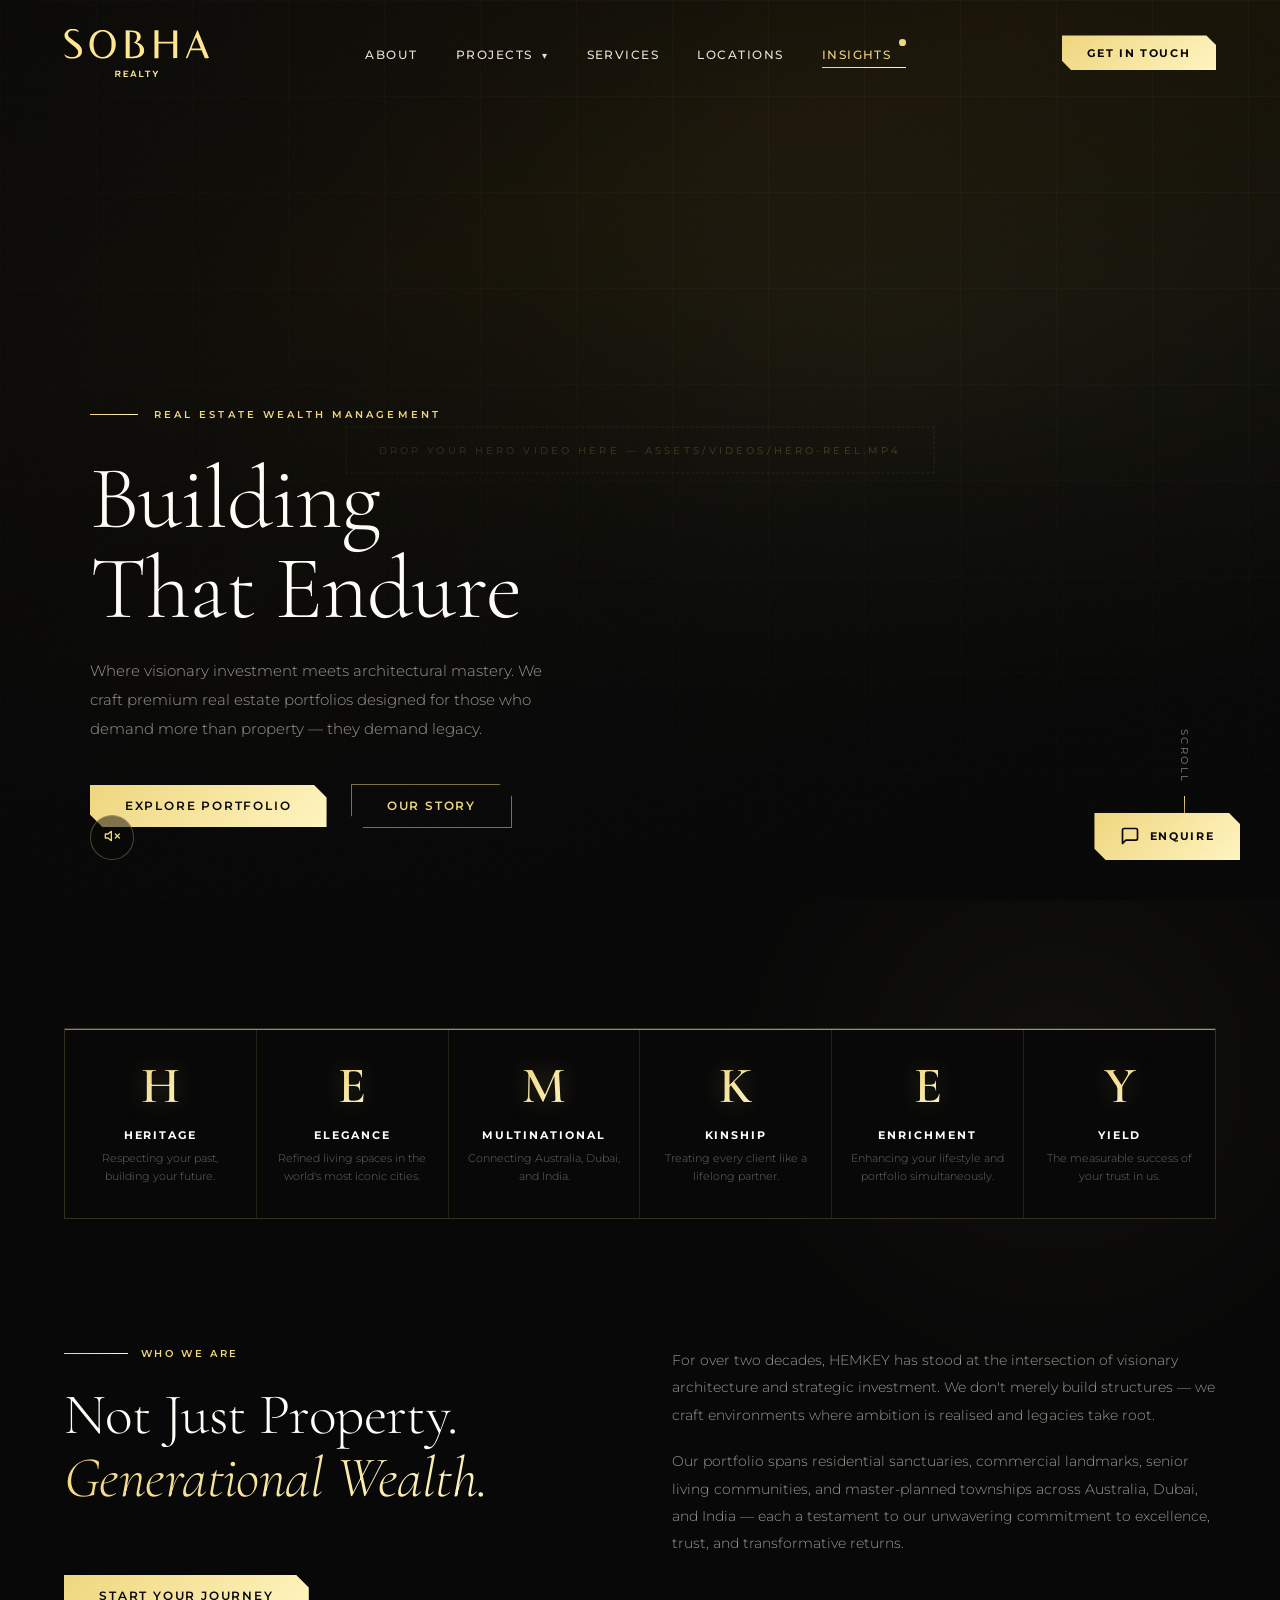
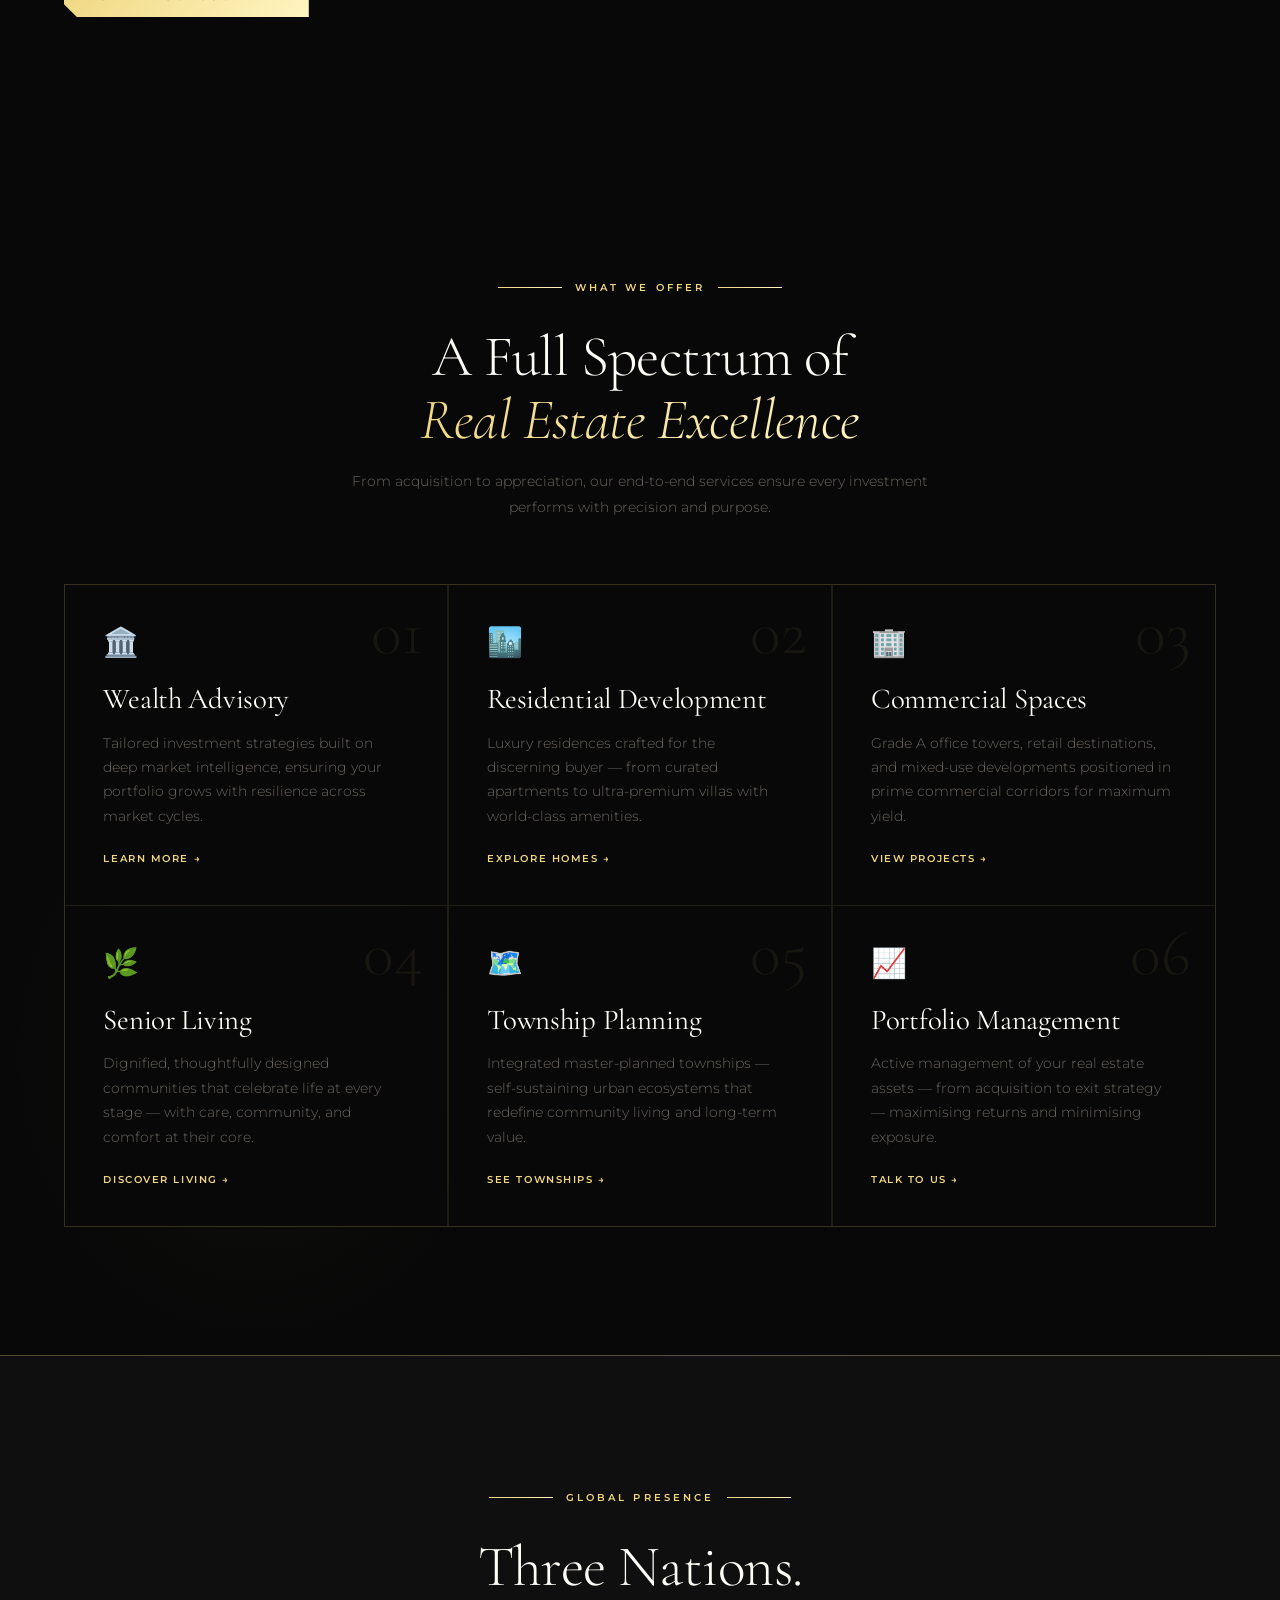
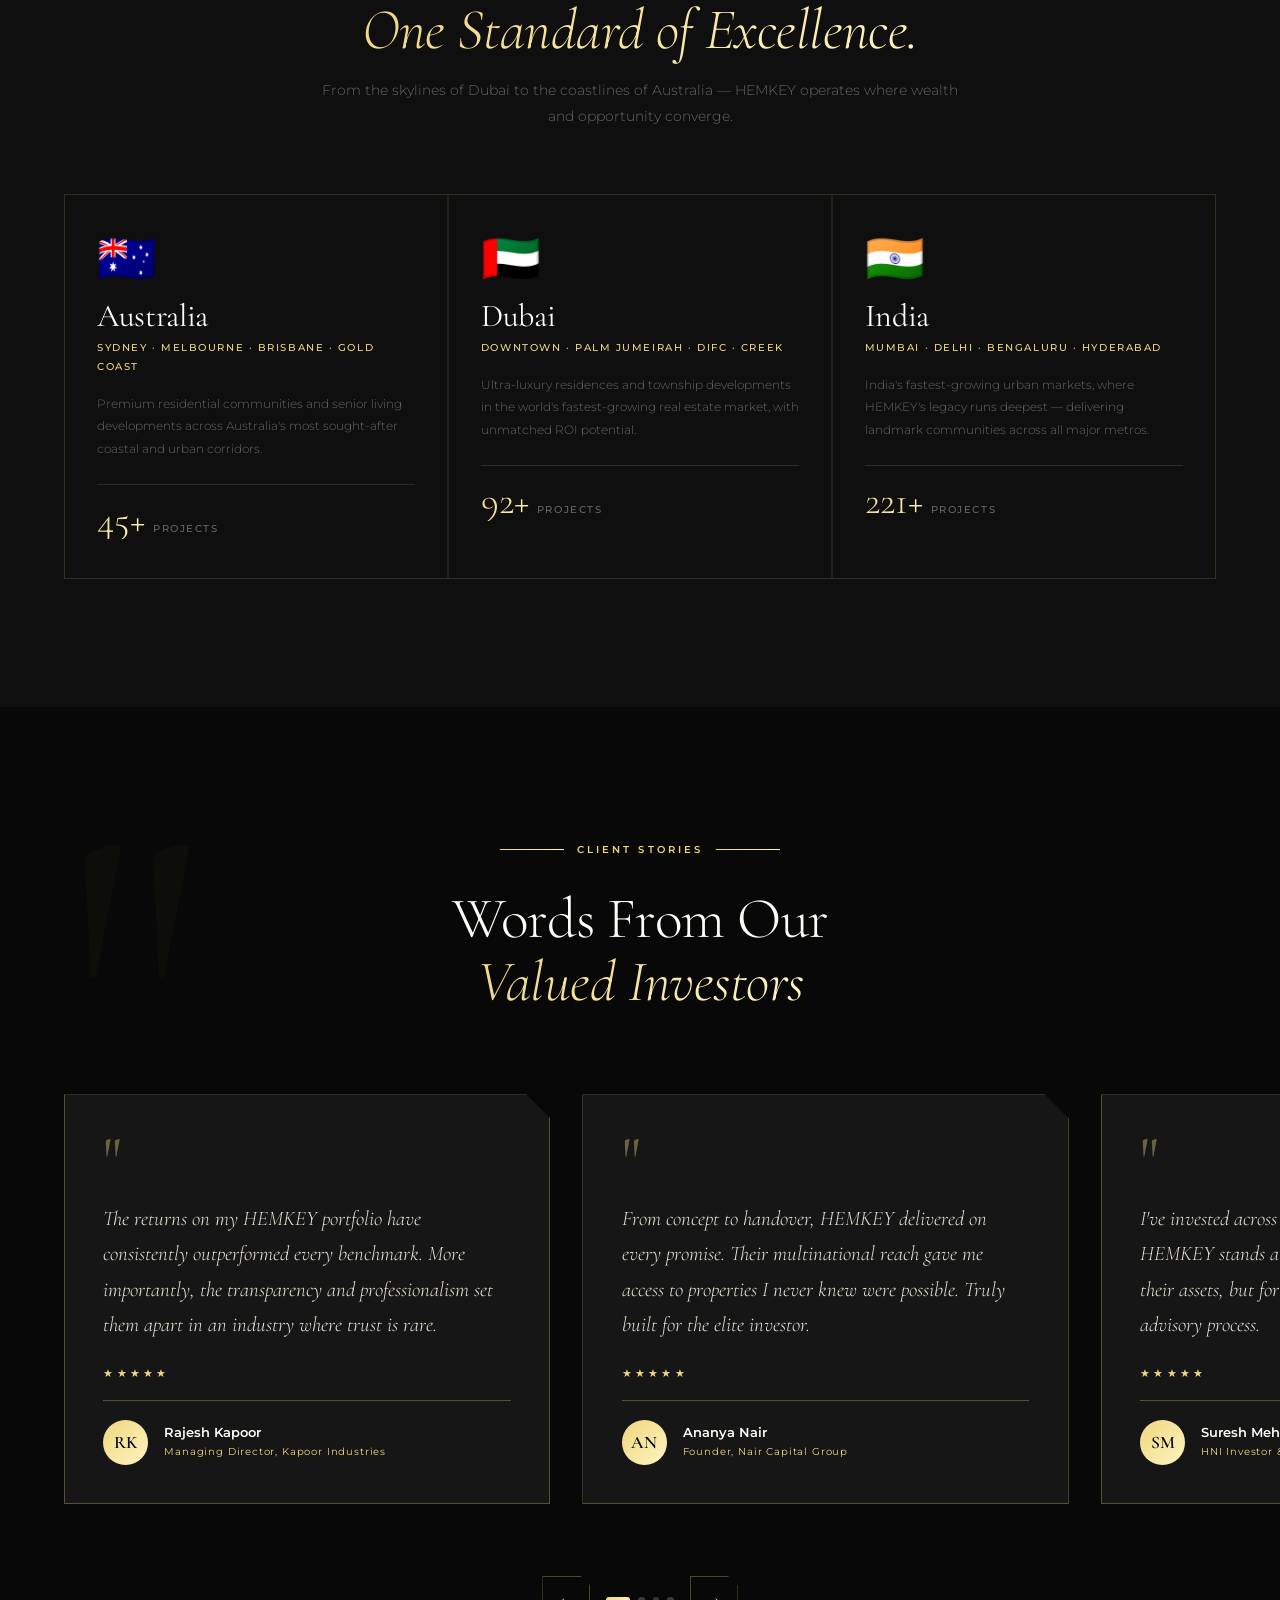
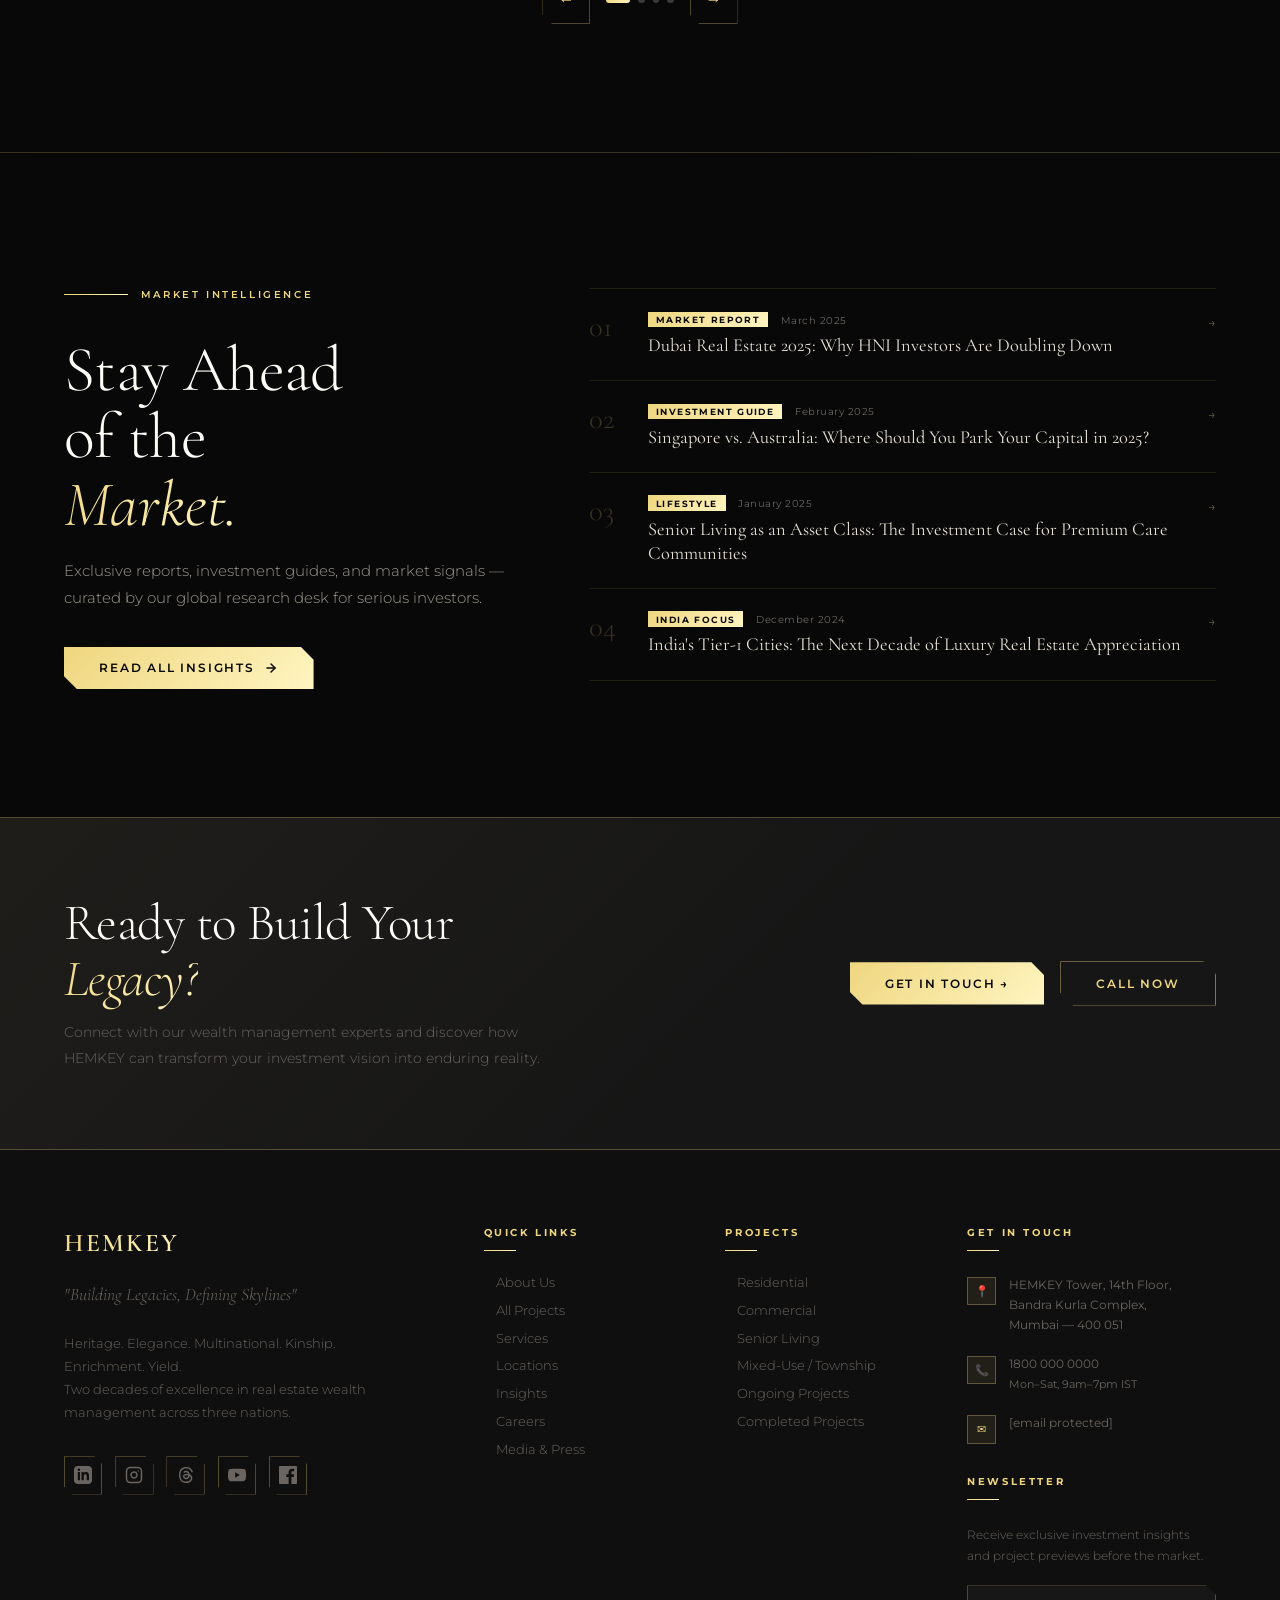
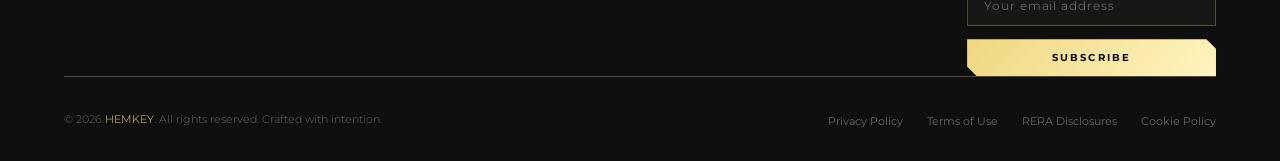
==== commit 93285951: "new-push" ====
--- a/index.html
+++ b/index.html
@@ -3,13 +3,11 @@
 <head>
   <meta charset="UTF-8" />
   <meta name="viewport" content="width=device-width, initial-scale=1.0" />
-  <meta name="description" content="Premium real estate wealth management — building legacies, defining skylines." />
-  <title>Prestige Estates — Real Estate Wealth Management</title>
-
-  <!-- Favicon placeholder -->
-  <link rel="icon" href="assets/Sobha_(company).svg" type="image/x-icon" />
-
-  <!-- Stylesheets -->
+  <meta name="description" content="HEMKEY — Premium real estate wealth management. Heritage, Elegance, Multinational, Kinship, Enrichment, Yield." />
+  <title>HEMKEY — Real Estate Wealth Management</title>
+
+  <link rel="icon" href="assets/Sobha_(company).svg" type="image/svg+xml" />
+
   <link rel="stylesheet" href="css/global.css" />
   <link rel="stylesheet" href="css/navbar.css" />
   <link rel="stylesheet" href="css/hero.css" />
@@ -22,12 +20,10 @@
   <!-- ===================== NAVBAR ===================== -->
   <header class="navbar" role="banner">
 
-    <!-- Logo -->
-    <a href="index.html" class="navbar__logo" aria-label="Prestige Estates Home">
-        <img src="assets/Sobha_(company).svg" alt="Prestige Estates Logo" class="navbar__logo-img">
+    <a href="index.html" class="navbar__logo" aria-label="HEMKEY Home">
+      <img src="assets/Sobha_(company).svg" alt="HEMKEY Logo" class="navbar__logo-img" />
     </a>
 
-    <!-- Desktop Nav -->
     <nav aria-label="Main navigation">
       <ul class="navbar__nav">
 
@@ -40,60 +36,66 @@
             Projects <span class="chevron">▾</span>
           </a>
           <div class="navbar__dropdown" role="menu">
-            <a href="pages/residential.html" class="navbar__dropdown-link" role="menuitem">Residential</a>
-            <a href="pages/commercial.html" class="navbar__dropdown-link" role="menuitem">Commercial</a>
-            <a href="pages/senior-living.html" class="navbar__dropdown-link" role="menuitem">Senior Living</a>
-            <a href="pages/mixed-use.html" class="navbar__dropdown-link" role="menuitem">Mixed-Use / Township</a>
+            <a href="pages/projects.html#residential"   class="navbar__dropdown-link" role="menuitem">Residential</a>
+            <a href="pages/projects.html#commercial"    class="navbar__dropdown-link" role="menuitem">Commercial</a>
+            <a href="pages/projects.html#senior-living" class="navbar__dropdown-link" role="menuitem">Senior Living</a>
+            <a href="pages/projects.html#township"      class="navbar__dropdown-link" role="menuitem">Mixed-Use / Township</a>
           </div>
         </li>
 
         <li class="navbar__nav-item">
-          <a href="#services" class="navbar__nav-link">Services</a>
+          <a href="pages/services.html" class="navbar__nav-link">Services</a>
         </li>
 
         <li class="navbar__nav-item">
-          <a href="#testimonials" class="navbar__nav-link">Testimonials</a>
+          <a href="#locations" class="navbar__nav-link">Locations</a>
+        </li>
+
+        <!-- INSIGHTS — highlighted -->
+        <li class="navbar__nav-item navbar__nav-item--highlight">
+          <a href="pages/insights.html" class="navbar__nav-link navbar__nav-link--insights">
+            Insights
+            <span class="navbar__insights-dot" aria-hidden="true"></span>
+          </a>
         </li>
 
       </ul>
     </nav>
 
-    <!-- CTA -->
-    <a href="#contact" class="navbar__cta" aria-label="Connect with us">Connect Us</a>
-
-    <!-- Mobile Hamburger -->
-    <button class="navbar__hamburger" aria-label="Toggle menu" aria-expanded="false">
-      <span></span>
-      <span></span>
-      <span></span>
+    <a href="#enquiry" class="navbar__cta" aria-label="Get In Touch">Get In Touch</a>
+
+    <button id="mob-toggle" aria-label="Toggle menu" aria-expanded="false">
+      <span></span><span></span><span></span>
     </button>
 
-    <!-- Mobile Full-Screen Menu -->
-    <div class="navbar__mobile-menu" role="dialog" aria-label="Mobile navigation">
+  </header>
+
+
+  <!-- ===================== MOBILE MENU ===================== -->
+  <div id="mob-menu" role="dialog" aria-label="Mobile navigation" aria-modal="true">
+    <nav>
       <a href="#about">About</a>
       <a href="pages/projects.html">Projects</a>
-      <div class="mobile-sub">
-        <a href="pages/residential.html">Residential</a>
-        <a href="pages/commercial.html">Commercial</a>
-        <a href="pages/senior-living.html">Senior Living</a>
-        <a href="pages/mixed-use.html">Mixed-Use</a>
-      </div>
-      <a href="#services">Services</a>
-      <a href="#testimonials">Testimonials</a>
-      <a href="#contact" class="btn-primary" style="-webkit-text-fill-color:var(--black-deep);">Connect Us</a>
-    </div>
-
-  </header>
+      <div class="mob-sub">
+        <a href="pages/projects.html#residential">Residential</a>
+        <a href="pages/projects.html#commercial">Commercial</a>
+        <a href="pages/projects.html#senior-living">Senior Living</a>
+        <a href="pages/projects.html#township">Mixed-Use</a>
+      </div>
+      <a href="pages/services.html">Services</a>
+      <a href="#locations">Locations</a>
+      <a href="pages/insights.html" style="background:var(--gold-gradient);-webkit-background-clip:text;-webkit-text-fill-color:transparent;background-clip:text;">Insights</a>
+      <a href="#enquiry" class="mob-cta">Get In Touch</a>
+    </nav>
+  </div>
 
 
   <!-- ===================== HERO ===================== -->
   <section class="hero" aria-label="Hero">
 
-    <!-- Video / Placeholder -->
     <div class="hero__video-container">
       <!--
-        TO ADD YOUR VIDEO:
-        Replace the placeholder div below with:
+        TO ADD VIDEO: replace div below with:
         <video class="hero__video" autoplay muted loop playsinline>
           <source src="assets/videos/hero-reel.mp4" type="video/mp4" />
         </video>
@@ -105,11 +107,9 @@
       </div>
     </div>
 
-    <!-- Overlays -->
     <div class="hero__overlay" aria-hidden="true"></div>
     <div class="hero__overlay-side" aria-hidden="true"></div>
 
-    <!-- Hero Content -->
     <div class="hero__content">
       <div class="hero__eyebrow">
         <span class="hero__eyebrow-line"></span>
@@ -133,22 +133,23 @@
       </p>
 
       <div class="hero__actions">
-        <a href="#projects" class="btn-primary">Explore Portfolio</a>
+        <a href="pages/projects.html" class="btn-primary">Explore Portfolio</a>
         <a href="#about" class="btn-outline">Our Story</a>
       </div>
     </div>
 
-    <!-- Video Mute Control -->
     <div class="hero__video-controls">
       <button class="hero__mute-btn" aria-label="Toggle mute">
         <span class="hero__mute-icon">
-          <!-- Icon injected by video.js -->
-          <svg width="16" height="16" viewBox="0 0 24 24" fill="none" stroke="currentColor" stroke-width="2" stroke-linecap="round" stroke-linejoin="round"><polygon points="11 5 6 9 2 9 2 15 6 15 11 19 11 5"></polygon><line x1="23" y1="9" x2="17" y2="15"></line><line x1="17" y1="9" x2="23" y2="15"></line></svg>
+          <svg width="16" height="16" viewBox="0 0 24 24" fill="none" stroke="currentColor" stroke-width="2" stroke-linecap="round" stroke-linejoin="round">
+            <polygon points="11 5 6 9 2 9 2 15 6 15 11 19 11 5"></polygon>
+            <line x1="23" y1="9" x2="17" y2="15"></line>
+            <line x1="17" y1="9" x2="23" y2="15"></line>
+          </svg>
         </span>
       </button>
     </div>
 
-    <!-- Scroll Indicator -->
     <div class="hero__scroll" aria-hidden="true">
       <span class="hero__scroll-text">Scroll</span>
       <div class="hero__scroll-line"></div>
@@ -157,115 +158,99 @@
   </section>
 
 
-  <!-- ===================== STATS STRIP ===================== -->
-  <section class="stats" aria-label="Company statistics">
-    <div class="stats__inner">
-
-      <div class="stats__item reveal">
-        <span class="stats__number"
-              data-counter
-              data-target="25"
-              data-suffix="+">0+</span>
-        <span class="stats__label">Years of Excellence</span>
-      </div>
-
-      <div class="stats__item reveal reveal-delay-1">
-        <span class="stats__number"
-              data-counter
-              data-target="380"
-              data-suffix="+">0+</span>
-        <span class="stats__label">Projects Delivered</span>
-      </div>
-
-      <div class="stats__item reveal reveal-delay-2">
-        <span class="stats__number"
-              data-counter
-              data-target="14">0</span>
-        <span class="stats__label">Cities Presence</span>
-      </div>
-
-      <div class="stats__item reveal reveal-delay-3">
-        <span class="stats__number"
-              data-counter
-              data-target="12000"
-              data-suffix="+">0+</span>
-        <span class="stats__label">Happy Families</span>
-      </div>
-
-    </div>
-  </section>
-
-
   <!-- ===================== ABOUT ===================== -->
   <section class="about" id="about" aria-labelledby="about-heading">
     <div class="about__inner">
 
-      <!-- Visual -->
-      <div class="about__visual reveal">
-        <div class="about__image-frame">
-          <!-- Replace with your actual image -->
-          <!-- <img src="assets/images/about-building.jpg" alt="Prestige Estates landmark development" /> -->
-          <div class="about__image-placeholder">
-            <span class="about__image-placeholder-text">About Image</span>
-          </div>
-        </div>
-        <div class="about__badge">
-          <span class="about__badge-number">25</span>
-          <span class="about__badge-label">Years of Trust</span>
-        </div>
-      </div>
-
-      <!-- Content -->
-      <div class="about__content">
-
-        <div class="about__tag reveal">
-          <span class="gold-line"></span>
-          <span>Who We Are</span>
-        </div>
-
-        <h2 class="about__heading reveal reveal-delay-1" id="about-heading">
-          Not Just Property.<br />
-          <em>Generational Wealth.</em>
-        </h2>
-
-        <p class="about__body reveal reveal-delay-2">
-          For over two decades, Prestige Estates has stood at the intersection of visionary architecture and strategic investment. We don't merely build structures — we craft environments where ambition is realised and legacies take root.
-        </p>
-
-        <p class="about__body reveal reveal-delay-2">
-          Our portfolio spans residential sanctuaries, commercial landmarks, senior living communities, and master-planned townships — each a testament to our unwavering commitment to excellence, trust, and transformative returns.
-        </p>
-
-        <div class="about__pillars reveal reveal-delay-3">
-
-          <div class="about__pillar">
-            <div class="about__pillar-icon">⬡</div>
-            <div class="about__pillar-text">
-              <strong>Reliability</strong>
-              <p>Decades of on-time delivery and transparent dealings. Your investment is our covenant.</p>
-            </div>
-          </div>
-
-          <div class="about__pillar">
-            <div class="about__pillar-icon">⬡</div>
-            <div class="about__pillar-text">
-              <strong>Growth</strong>
-              <p>Strategically positioned assets across high-growth corridors that deliver consistent appreciation.</p>
-            </div>
-          </div>
-
-          <div class="about__pillar">
-            <div class="about__pillar-icon">⬡</div>
-            <div class="about__pillar-text">
-              <strong>Luxury</strong>
-              <p>Spaces designed beyond the ordinary — where every detail speaks of craftsmanship and prestige.</p>
-            </div>
-          </div>
-
-        </div>
-
-        <div class="reveal reveal-delay-4" style="margin-top:2rem;">
-          <a href="#contact" class="btn-primary">Start Your Journey</a>
+      <!-- HEMKEY strip — all 6 letters in one row -->
+      <div class="about__hemkey reveal">
+        <div class="hemkey-strip">
+
+          <div class="hemkey-strip__card">
+            <div class="hemkey-strip__letter">H</div>
+            <div class="hemkey-strip__content">
+              <strong>Heritage</strong>
+              <p>Respecting your past, building your future.</p>
+            </div>
+          </div>
+
+          <div class="hemkey-strip__divider" aria-hidden="true"></div>
+
+          <div class="hemkey-strip__card">
+            <div class="hemkey-strip__letter">E</div>
+            <div class="hemkey-strip__content">
+              <strong>Elegance</strong>
+              <p>Refined living spaces in the world's most iconic cities.</p>
+            </div>
+          </div>
+
+          <div class="hemkey-strip__divider" aria-hidden="true"></div>
+
+          <div class="hemkey-strip__card">
+            <div class="hemkey-strip__letter">M</div>
+            <div class="hemkey-strip__content">
+              <strong>Multinational</strong>
+              <p>Connecting Australia, Dubai, and India.</p>
+            </div>
+          </div>
+
+          <div class="hemkey-strip__divider" aria-hidden="true"></div>
+
+          <div class="hemkey-strip__card">
+            <div class="hemkey-strip__letter">K</div>
+            <div class="hemkey-strip__content">
+              <strong>Kinship</strong>
+              <p>Treating every client like a lifelong partner.</p>
+            </div>
+          </div>
+
+          <div class="hemkey-strip__divider" aria-hidden="true"></div>
+
+          <div class="hemkey-strip__card">
+            <div class="hemkey-strip__letter">E</div>
+            <div class="hemkey-strip__content">
+              <strong>Enrichment</strong>
+              <p>Enhancing your lifestyle and portfolio simultaneously.</p>
+            </div>
+          </div>
+
+          <div class="hemkey-strip__divider" aria-hidden="true"></div>
+
+          <div class="hemkey-strip__card">
+            <div class="hemkey-strip__letter">Y</div>
+            <div class="hemkey-strip__content">
+              <strong>Yield</strong>
+              <p>The measurable success of your trust in us.</p>
+            </div>
+          </div>
+
+        </div>
+      </div>
+
+      <!-- About text content — 2 columns -->
+      <div class="about__content about__content--cols">
+
+        <div class="about__col-left">
+          <div class="about__tag reveal">
+            <span class="gold-line"></span>
+            <span>Who We Are</span>
+          </div>
+          <h2 class="about__heading reveal reveal-delay-1" id="about-heading">
+            Not Just Property.<br />
+            <em>Generational Wealth.</em>
+          </h2>
+          <div class="reveal reveal-delay-3" style="margin-top:2.5rem;">
+            <a href="pages/services.html" class="btn-primary">Start Your Journey</a>
+          </div>
+        </div>
+
+        <div class="about__col-right">
+          <p class="about__body reveal reveal-delay-2">
+            For over two decades, HEMKEY has stood at the intersection of visionary architecture and strategic investment. We don't merely build structures — we craft environments where ambition is realised and legacies take root.
+          </p>
+          <p class="about__body reveal reveal-delay-2">
+            Our portfolio spans residential sanctuaries, commercial landmarks, senior living communities, and master-planned townships across Australia, Dubai, and India — each a testament to our unwavering commitment to excellence, trust, and transformative returns.
+          </p>
         </div>
 
       </div>
@@ -296,60 +281,48 @@
         <span class="services__card-number">01</span>
         <span class="services__card-icon">🏛️</span>
         <h3 class="services__card-title">Wealth Advisory</h3>
-        <p class="services__card-body">
-          Tailored investment strategies built on deep market intelligence, ensuring your portfolio grows with resilience and purpose across market cycles.
-        </p>
-        <a href="#" class="services__card-link">Learn More →</a>
+        <p class="services__card-body">Tailored investment strategies built on deep market intelligence, ensuring your portfolio grows with resilience across market cycles.</p>
+        <a href="pages/services.html" class="services__card-link">Learn More →</a>
       </div>
 
       <div class="services__card reveal reveal-delay-1">
         <span class="services__card-number">02</span>
         <span class="services__card-icon">🏙️</span>
         <h3 class="services__card-title">Residential Development</h3>
-        <p class="services__card-body">
-          Luxury residences crafted for the discerning buyer — from curated apartments to ultra-premium villas with world-class amenities.
-        </p>
-        <a href="pages/residential.html" class="services__card-link">Explore Homes →</a>
+        <p class="services__card-body">Luxury residences crafted for the discerning buyer — from curated apartments to ultra-premium villas with world-class amenities.</p>
+        <a href="pages/projects.html#residential" class="services__card-link">Explore Homes →</a>
       </div>
 
       <div class="services__card reveal reveal-delay-2">
         <span class="services__card-number">03</span>
         <span class="services__card-icon">🏢</span>
         <h3 class="services__card-title">Commercial Spaces</h3>
-        <p class="services__card-body">
-          Grade A office towers, retail destinations, and mixed-use developments positioned in prime commercial corridors for maximum yield.
-        </p>
-        <a href="pages/commercial.html" class="services__card-link">View Projects →</a>
+        <p class="services__card-body">Grade A office towers, retail destinations, and mixed-use developments positioned in prime commercial corridors for maximum yield.</p>
+        <a href="pages/projects.html#commercial" class="services__card-link">View Projects →</a>
       </div>
 
       <div class="services__card reveal reveal-delay-3">
         <span class="services__card-number">04</span>
         <span class="services__card-icon">🌿</span>
         <h3 class="services__card-title">Senior Living</h3>
-        <p class="services__card-body">
-          Dignified, thoughtfully designed communities that celebrate life at every stage — with care, community, and comfort at their core.
-        </p>
-        <a href="pages/senior-living.html" class="services__card-link">Discover Living →</a>
+        <p class="services__card-body">Dignified, thoughtfully designed communities that celebrate life at every stage — with care, community, and comfort at their core.</p>
+        <a href="pages/projects.html#senior-living" class="services__card-link">Discover Living →</a>
       </div>
 
       <div class="services__card reveal reveal-delay-4">
         <span class="services__card-number">05</span>
         <span class="services__card-icon">🗺️</span>
         <h3 class="services__card-title">Township Planning</h3>
-        <p class="services__card-body">
-          Integrated master-planned townships — self-sustaining urban ecosystems that redefine community living and long-term value.
-        </p>
-        <a href="pages/mixed-use.html" class="services__card-link">See Townships →</a>
+        <p class="services__card-body">Integrated master-planned townships — self-sustaining urban ecosystems that redefine community living and long-term value.</p>
+        <a href="pages/projects.html#township" class="services__card-link">See Townships →</a>
       </div>
 
       <div class="services__card reveal reveal-delay-5">
         <span class="services__card-number">06</span>
         <span class="services__card-icon">📈</span>
         <h3 class="services__card-title">Portfolio Management</h3>
-        <p class="services__card-body">
-          Active management of your real estate assets — from acquisition to exit strategy — maximising returns and minimising exposure.
-        </p>
-        <a href="#contact" class="services__card-link">Talk to Us →</a>
+        <p class="services__card-body">Active management of your real estate assets — from acquisition to exit strategy — maximising returns and minimising exposure.</p>
+        <a href="#enquiry" class="services__card-link">Talk to Us →</a>
       </div>
 
     </div>
@@ -357,112 +330,58 @@
   </section>
 
 
-  <!-- ===================== FEATURED PROJECTS ===================== -->
-  <section class="projects" id="projects" aria-labelledby="projects-heading">
+  <!-- ===================== LOCATIONS ===================== -->
+  <section class="locations" id="locations" aria-labelledby="locations-heading">
 
     <div class="section-header">
       <div class="section-tag reveal">
         <span class="gold-line"></span>
-        <span>Our Portfolio</span>
+        <span>Global Presence</span>
         <span class="gold-line"></span>
       </div>
-      <h2 class="section-heading reveal reveal-delay-1" id="projects-heading">
-        Signature<br /><em>Developments</em>
+      <h2 class="section-heading reveal reveal-delay-1" id="locations-heading">
+        Three Nations.<br /><em>One Standard of Excellence.</em>
       </h2>
       <p class="section-sub reveal reveal-delay-2">
-        A curated selection of landmark projects that define skylines and deliver exceptional value.
+        From the skylines of Dubai to the coastlines of Australia — HEMKEY operates where wealth and opportunity converge.
       </p>
     </div>
 
-    <!-- Filter -->
-    <div class="projects__filter reveal">
-      <button class="projects__filter-btn active" data-filter="all">All</button>
-      <button class="projects__filter-btn" data-filter="residential">Residential</button>
-      <button class="projects__filter-btn" data-filter="commercial">Commercial</button>
-      <button class="projects__filter-btn" data-filter="senior">Senior Living</button>
-      <button class="projects__filter-btn" data-filter="township">Township</button>
-    </div>
-
-    <!-- Projects Grid -->
-    <div class="projects__grid">
-
-      <div class="project-card reveal" data-category="residential">
-        <div class="project-card__image">
-          <!-- <img class="project-card__img" src="assets/images/projects/project-1.jpg" alt="The Apex Residences" /> -->
-          <div class="project-card__img-placeholder"><span>Project Image</span></div>
-        </div>
-        <div class="project-card__overlay"></div>
-        <div class="project-card__info">
-          <span class="project-card__category">Residential</span>
-          <h3 class="project-card__name">The Apex Residences</h3>
-          <span class="project-card__location">📍 Mumbai, Maharashtra</span>
-        </div>
-      </div>
-
-      <div class="project-card reveal reveal-delay-1" data-category="commercial">
-        <div class="project-card__image">
-          <div class="project-card__img-placeholder"><span>Project Image</span></div>
-        </div>
-        <div class="project-card__overlay"></div>
-        <div class="project-card__info">
-          <span class="project-card__category">Commercial</span>
-          <h3 class="project-card__name">Meridian Business Park</h3>
-          <span class="project-card__location">📍 Pune, Maharashtra</span>
-        </div>
-      </div>
-
-      <div class="project-card reveal reveal-delay-2" data-category="senior">
-        <div class="project-card__image">
-          <div class="project-card__img-placeholder"><span>Project Image</span></div>
-        </div>
-        <div class="project-card__overlay"></div>
-        <div class="project-card__info">
-          <span class="project-card__category">Senior Living</span>
-          <h3 class="project-card__name">Serenity Gardens</h3>
-          <span class="project-card__location">📍 Bengaluru, Karnataka</span>
-        </div>
-      </div>
-
-      <div class="project-card reveal reveal-delay-3" data-category="township">
-        <div class="project-card__image">
-          <div class="project-card__img-placeholder"><span>Project Image</span></div>
-        </div>
-        <div class="project-card__overlay"></div>
-        <div class="project-card__info">
-          <span class="project-card__category">Township</span>
-          <h3 class="project-card__name">Prestige One City</h3>
-          <span class="project-card__location">📍 Hyderabad, Telangana</span>
-        </div>
-      </div>
-
-      <div class="project-card reveal reveal-delay-4" data-category="residential">
-        <div class="project-card__image">
-          <div class="project-card__img-placeholder"><span>Project Image</span></div>
-        </div>
-        <div class="project-card__overlay"></div>
-        <div class="project-card__info">
-          <span class="project-card__category">Residential</span>
-          <h3 class="project-card__name">Crown Villas</h3>
-          <span class="project-card__location">📍 Delhi NCR</span>
-        </div>
-      </div>
-
-      <div class="project-card reveal reveal-delay-5" data-category="commercial">
-        <div class="project-card__image">
-          <div class="project-card__img-placeholder"><span>Project Image</span></div>
-        </div>
-        <div class="project-card__overlay"></div>
-        <div class="project-card__info">
-          <span class="project-card__category">Commercial</span>
-          <h3 class="project-card__name">The Exchange Tower</h3>
-          <span class="project-card__location">📍 Chennai, Tamil Nadu</span>
-        </div>
-      </div>
-
-    </div>
-
-    <div class="projects__cta-wrap reveal">
-      <a href="pages/projects.html" class="btn-outline">View All Projects</a>
+    <div class="locations__grid locations__grid--3">
+
+      <div class="location-card reveal">
+        <div class="location-card__flag">🇦🇺</div>
+        <h3 class="location-card__country">Australia</h3>
+        <p class="location-card__cities">Sydney · Melbourne · Brisbane · Gold Coast</p>
+        <p class="location-card__desc">Premium residential communities and senior living developments across Australia's most sought-after coastal and urban corridors.</p>
+        <div class="location-card__stat">
+          <span class="location-card__stat-num" data-counter data-target="48" data-suffix="+">0+</span>
+          <span class="location-card__stat-label">Projects</span>
+        </div>
+      </div>
+
+      <div class="location-card reveal reveal-delay-1">
+        <div class="location-card__flag">🇦🇪</div>
+        <h3 class="location-card__country">Dubai</h3>
+        <p class="location-card__cities">Downtown · Palm Jumeirah · DIFC · Creek</p>
+        <p class="location-card__desc">Ultra-luxury residences and township developments in the world's fastest-growing real estate market, with unmatched ROI potential.</p>
+        <div class="location-card__stat">
+          <span class="location-card__stat-num" data-counter data-target="98" data-suffix="+">0+</span>
+          <span class="location-card__stat-label">Projects</span>
+        </div>
+      </div>
+
+      <div class="location-card reveal reveal-delay-2">
+        <div class="location-card__flag">🇮🇳</div>
+        <h3 class="location-card__country">India</h3>
+        <p class="location-card__cities">Mumbai · Delhi · Bengaluru · Hyderabad</p>
+        <p class="location-card__desc">India's fastest-growing urban markets, where HEMKEY's legacy runs deepest — delivering landmark communities across all major metros.</p>
+        <div class="location-card__stat">
+          <span class="location-card__stat-num" data-counter data-target="234" data-suffix="+">0+</span>
+          <span class="location-card__stat-label">Projects</span>
+        </div>
+      </div>
+
     </div>
 
   </section>
@@ -487,15 +406,9 @@
 
         <div class="testimonial-card">
           <span class="testimonial-card__quote-icon">"</span>
-          <p class="testimonial-card__text">
-            The returns on my Prestige portfolio have consistently outperformed every benchmark. More importantly, the transparency and professionalism set them apart in an industry where trust is rare.
-          </p>
+          <p class="testimonial-card__text">The returns on my HEMKEY portfolio have consistently outperformed every benchmark. More importantly, the transparency and professionalism set them apart in an industry where trust is rare.</p>
           <div class="testimonial-card__stars">
-            <span class="testimonial-card__star">★</span>
-            <span class="testimonial-card__star">★</span>
-            <span class="testimonial-card__star">★</span>
-            <span class="testimonial-card__star">★</span>
-            <span class="testimonial-card__star">★</span>
+            <span class="testimonial-card__star">★</span><span class="testimonial-card__star">★</span><span class="testimonial-card__star">★</span><span class="testimonial-card__star">★</span><span class="testimonial-card__star">★</span>
           </div>
           <div class="testimonial-card__author">
             <div class="testimonial-card__avatar">RK</div>
@@ -508,15 +421,9 @@
 
         <div class="testimonial-card">
           <span class="testimonial-card__quote-icon">"</span>
-          <p class="testimonial-card__text">
-            From concept to handover, Prestige Estates delivered on every promise. The Apex Residences is everything they said it would be — and more. Truly a product built for the elite.
-          </p>
+          <p class="testimonial-card__text">From concept to handover, HEMKEY delivered on every promise. Their multinational reach gave me access to properties I never knew were possible. Truly built for the elite investor.</p>
           <div class="testimonial-card__stars">
-            <span class="testimonial-card__star">★</span>
-            <span class="testimonial-card__star">★</span>
-            <span class="testimonial-card__star">★</span>
-            <span class="testimonial-card__star">★</span>
-            <span class="testimonial-card__star">★</span>
+            <span class="testimonial-card__star">★</span><span class="testimonial-card__star">★</span><span class="testimonial-card__star">★</span><span class="testimonial-card__star">★</span><span class="testimonial-card__star">★</span>
           </div>
           <div class="testimonial-card__author">
             <div class="testimonial-card__avatar">AN</div>
@@ -529,36 +436,24 @@
 
         <div class="testimonial-card">
           <span class="testimonial-card__quote-icon">"</span>
-          <p class="testimonial-card__text">
-            I've invested across real estate firms in three countries. Prestige stands alone — not just for the quality of their assets, but for the rigour of their investment advisory process.
-          </p>
+          <p class="testimonial-card__text">I've invested across real estate firms in three countries. HEMKEY stands alone — not just for the quality of their assets, but for the rigour of their investment advisory process.</p>
           <div class="testimonial-card__stars">
-            <span class="testimonial-card__star">★</span>
-            <span class="testimonial-card__star">★</span>
-            <span class="testimonial-card__star">★</span>
-            <span class="testimonial-card__star">★</span>
-            <span class="testimonial-card__star">★</span>
+            <span class="testimonial-card__star">★</span><span class="testimonial-card__star">★</span><span class="testimonial-card__star">★</span><span class="testimonial-card__star">★</span><span class="testimonial-card__star">★</span>
           </div>
           <div class="testimonial-card__author">
             <div class="testimonial-card__avatar">SM</div>
             <div>
               <span class="testimonial-card__name">Suresh Mehta</span>
-              <span class="testimonial-card__role">HNI Investor & Philanthropist</span>
+              <span class="testimonial-card__role">HNI Investor &amp; Philanthropist</span>
             </div>
           </div>
         </div>
 
         <div class="testimonial-card">
           <span class="testimonial-card__quote-icon">"</span>
-          <p class="testimonial-card__text">
-            Serenity Gardens gave my parents the dignity and luxury they deserve. A thoughtfully crafted community that understands what senior living should truly feel like.
-          </p>
+          <p class="testimonial-card__text">Serenity Gardens gave my parents the dignity and luxury they deserve. A thoughtfully crafted community that understands what senior living should truly feel like.</p>
           <div class="testimonial-card__stars">
-            <span class="testimonial-card__star">★</span>
-            <span class="testimonial-card__star">★</span>
-            <span class="testimonial-card__star">★</span>
-            <span class="testimonial-card__star">★</span>
-            <span class="testimonial-card__star">★</span>
+            <span class="testimonial-card__star">★</span><span class="testimonial-card__star">★</span><span class="testimonial-card__star">★</span><span class="testimonial-card__star">★</span><span class="testimonial-card__star">★</span>
           </div>
           <div class="testimonial-card__author">
             <div class="testimonial-card__avatar">PS</div>
@@ -572,96 +467,132 @@
       </div>
     </div>
 
-    <!-- Controls -->
     <div class="testimonials__controls">
-      <button class="testimonials__btn testimonials__btn--prev" aria-label="Previous testimonial">←</button>
+      <button class="testimonials__btn testimonials__btn--prev" aria-label="Previous">←</button>
       <div class="testimonials__dots">
         <div class="testimonials__dot active"></div>
         <div class="testimonials__dot"></div>
         <div class="testimonials__dot"></div>
         <div class="testimonials__dot"></div>
       </div>
-      <button class="testimonials__btn testimonials__btn--next" aria-label="Next testimonial">→</button>
-    </div>
-
+      <button class="testimonials__btn testimonials__btn--next" aria-label="Next">→</button>
+    </div>
+
+  </section>
+
+
+  <!-- ===================== INSIGHTS TEASER ===================== -->
+  <section class="insights-teaser" id="insights" aria-labelledby="insights-teaser-heading">
+    <div class="insights-teaser__inner">
+
+      <!-- Left — editorial hook -->
+      <div class="insights-teaser__left reveal">
+        <div class="about__tag" style="margin-bottom:1.2rem;">
+          <span class="gold-line"></span>
+          <span>Market Intelligence</span>
+        </div>
+        <h2 class="insights-teaser__title" id="insights-teaser-heading">
+          Stay Ahead<br />of the<br /><em>Market.</em>
+        </h2>
+        <p class="insights-teaser__body">
+          Exclusive reports, investment guides, and market signals — curated by our global research desk for serious investors.
+        </p>
+        <a href="pages/insights.html" class="btn-primary" style="margin-top:2.2rem;display:inline-flex;align-items:center;gap:.6rem;">
+          Read All Insights
+          <svg width="14" height="14" viewBox="0 0 24 24" fill="none" stroke="currentColor" stroke-width="2.5" stroke-linecap="round" stroke-linejoin="round"><line x1="5" y1="12" x2="19" y2="12"/><polyline points="12 5 19 12 12 19"/></svg>
+        </a>
+      </div>
+
+      <!-- Right — teaser list injected by renderer.js -->
+      <div class="insights-teaser__right reveal reveal-delay-2">
+        <ul class="insights-teaser__list" id="index-insights-list" aria-label="Latest insights">
+          <!-- Populated by renderer.js from data-insights.js -->
+        </ul>
+      </div>
+
+    </div>
   </section>
 
 
   <!-- ===================== FOOTER ===================== -->
   <footer class="footer" id="contact" role="contentinfo">
 
-    <!-- CTA Band -->
     <div class="footer__cta-band">
       <div class="footer__cta-inner">
         <div class="footer__cta-text">
           <h2>Ready to Build Your<br /><em>Legacy?</em></h2>
-          <p>Connect with our wealth management experts and discover how Prestige Estates can transform your investment vision into enduring reality.</p>
+          <p>Connect with our wealth management experts and discover how HEMKEY can transform your investment vision into enduring reality.</p>
         </div>
         <div class="footer__cta-actions">
-          <a href="mailto:connect@prestigeestates.com" class="btn-primary">Connect Us →</a>
+          <a href="#enquiry" class="btn-primary">Get In Touch →</a>
           <a href="tel:+911800000000" class="btn-outline">Call Now</a>
         </div>
       </div>
     </div>
 
-    <!-- Footer Body -->
     <div class="footer__body">
       <div class="footer__grid">
 
-        <!-- Brand Column -->
         <div>
           <div class="footer__brand-logo">
-            <!-- <img src="assets/images/logo.png" alt="Prestige Estates" /> -->
-            <span class="footer__brand-logo-text">PRESTIGE ESTATES</span>
+            <span class="footer__brand-logo-text">HEMKEY</span>
           </div>
           <p class="footer__brand-tagline">"Building Legacies, Defining Skylines"</p>
           <p class="footer__brand-desc">
-            Two decades of excellence in real estate wealth management. We build more than structures — we craft the foundations of generational prosperity.
+            Heritage. Elegance. Multinational. Kinship. Enrichment. Yield.<br />
+            Two decades of excellence in real estate wealth management across three nations.
           </p>
           <div class="footer__socials">
-            <a href="#" class="footer__social-icon" aria-label="LinkedIn">in</a>
-            <a href="#" class="footer__social-icon" aria-label="Instagram">ig</a>
-            <a href="#" class="footer__social-icon" aria-label="Twitter / X">𝕏</a>
-            <a href="#" class="footer__social-icon" aria-label="YouTube">▶</a>
-            <a href="#" class="footer__social-icon" aria-label="Facebook">fb</a>
-          </div>
-        </div>
-
-        <!-- Quick Links -->
+            <a href="#" class="footer__social-icon" aria-label="LinkedIn">
+              <svg xmlns="http://www.w3.org/2000/svg" width="18" height="18" viewBox="0 0 24 24" fill="currentColor"><path d="M19 0h-14c-2.761 0-5 2.239-5 5v14c0 2.761 2.239 5 5 5h14c2.762 0 5-2.239 5-5v-14c0-2.761-2.238-5-5-5zm-11 19h-3v-11h3v11zm-1.5-12.268c-.966 0-1.75-.79-1.75-1.764s.784-1.764 1.75-1.764 1.75.79 1.75 1.764-.783 1.764-1.75 1.764zm13.5 12.268h-3v-5.604c0-3.368-4-3.113-4 0v5.604h-3v-11h3v1.765c1.396-2.586 7-2.777 7 2.476v6.759z"/></svg>
+            </a>
+            <a href="#" class="footer__social-icon" aria-label="Instagram">
+              <svg xmlns="http://www.w3.org/2000/svg" width="18" height="18" viewBox="0 0 24 24" fill="none" stroke="currentColor" stroke-width="2" stroke-linecap="round" stroke-linejoin="round"><rect x="2" y="2" width="20" height="20" rx="5" ry="5"></rect><path d="M16 11.37A4 4 0 1 1 12.63 8 4 4 0 0 1 16 11.37z"></path><line x1="17.5" y1="6.5" x2="17.51" y2="6.5"></line></svg>
+            </a>
+            <a href="#" class="footer__social-icon" aria-label="Threads">
+              <svg xmlns="http://www.w3.org/2000/svg" width="16" height="16" fill="currentColor" viewBox="0 0 16 16"><path d="M6.321 6.016c-.27-.18-1.166-.802-1.166-.802.756-1.081 1.753-1.502 3.132-1.502.975 0 1.803.327 2.394.948s.928 1.509 1.005 2.644q.492.207.905.484c1.109.745 1.719 1.86 1.719 3.137 0 2.716-2.226 5.075-6.256 5.075C4.594 16 1 13.987 1 7.994 1 2.034 4.482 0 8.044 0 9.69 0 13.55.243 15 5.036l-1.36.353C12.516 1.974 10.163 1.43 8.006 1.43c-3.565 0-5.582 2.171-5.582 6.79 0 4.143 2.254 6.343 5.63 6.343 2.777 0 4.847-1.443 4.847-3.556 0-1.438-1.208-2.127-1.27-2.127-.236 1.234-.868 3.31-3.644 3.31-1.618 0-3.013-1.118-3.013-2.582 0-2.09 1.984-2.847 3.55-2.847.586 0 1.294.04 1.663.114 0-.637-.54-1.728-1.9-1.728-1.25 0-1.566.405-1.967.868ZM8.716 8.19c-2.04 0-2.304.87-2.304 1.416 0 .878 1.043 1.168 1.6 1.168 1.02 0 2.067-.282 2.232-2.423a6.2 6.2 0 0 0-1.528-.161"/></svg>
+            </a>
+            <a href="#" class="footer__social-icon" aria-label="YouTube">
+              <svg xmlns="http://www.w3.org/2000/svg" width="18" height="18" viewBox="0 0 24 24" fill="currentColor"><path d="M23.498 6.186a3.016 3.016 0 0 0-2.122-2.136C19.505 3.545 12 3.545 12 3.545s-7.505 0-9.377.505A3.017 3.017 0 0 0 .502 6.186C0 8.07 0 12 0 12s0 3.93.502 5.814a3.016 3.016 0 0 0 2.122 2.136c1.871.505 9.376.505 9.376.505s7.505 0 9.377-.505a3.015 3.015 0 0 0 2.122-2.136C24 15.93 24 12 24 12s0-3.93-.502-5.814zM9.545 15.568V8.432L15.818 12l-6.273 3.568z"/></svg>
+            </a>
+            <a href="#" class="footer__social-icon" aria-label="Facebook">
+              <svg xmlns="http://www.w3.org/2000/svg" width="18" height="18" viewBox="0 0 24 24" fill="currentColor"><path d="M22.675 0h-21.35c-.732 0-1.325.593-1.325 1.325v21.351c0 .731.593 1.324 1.325 1.324h11.495v-9.294h-3.128v-3.622h3.128v-2.671c0-3.1 1.893-4.788 4.659-4.788 1.325 0 2.463.099 2.795.143v3.24l-1.918.001c-1.504 0-1.795.715-1.795 1.763v2.313h3.587l-.467 3.622h-3.12v9.293h6.116c.73 0 1.323-.593 1.323-1.325v-21.35c0-.732-.593-1.325-1.325-1.325z"/></svg>
+            </a>
+          </div>
+        </div>
+
         <div>
           <h3 class="footer__col-title">Quick Links</h3>
           <ul class="footer__links">
-            <li><a href="#about" class="footer__link">About Us</a></li>
+            <li><a href="#about"              class="footer__link">About Us</a></li>
             <li><a href="pages/projects.html" class="footer__link">All Projects</a></li>
-            <li><a href="#services" class="footer__link">Services</a></li>
-            <li><a href="#testimonials" class="footer__link">Testimonials</a></li>
-            <li><a href="#contact" class="footer__link">Contact</a></li>
-            <li><a href="#" class="footer__link">Careers</a></li>
-            <li><a href="#" class="footer__link">Media & Press</a></li>
+            <li><a href="pages/services.html" class="footer__link">Services</a></li>
+            <li><a href="#locations"          class="footer__link">Locations</a></li>
+            <li><a href="pages/insights.html" class="footer__link">Insights</a></li>
+            <li><a href="#"                   class="footer__link">Careers</a></li>
+            <li><a href="#"                   class="footer__link">Media &amp; Press</a></li>
           </ul>
         </div>
 
-        <!-- Projects -->
         <div>
           <h3 class="footer__col-title">Projects</h3>
           <ul class="footer__links">
-            <li><a href="pages/residential.html" class="footer__link">Residential</a></li>
-            <li><a href="pages/commercial.html" class="footer__link">Commercial</a></li>
-            <li><a href="pages/senior-living.html" class="footer__link">Senior Living</a></li>
-            <li><a href="pages/mixed-use.html" class="footer__link">Mixed-Use / Township</a></li>
-            <li><a href="pages/projects.html" class="footer__link">Ongoing Projects</a></li>
-            <li><a href="pages/projects.html" class="footer__link">Completed Projects</a></li>
+            <li><a href="pages/projects.html#residential"   class="footer__link">Residential</a></li>
+            <li><a href="pages/projects.html#commercial"    class="footer__link">Commercial</a></li>
+            <li><a href="pages/projects.html#senior-living" class="footer__link">Senior Living</a></li>
+            <li><a href="pages/projects.html#township"      class="footer__link">Mixed-Use / Township</a></li>
+            <li><a href="pages/projects.html"               class="footer__link">Ongoing Projects</a></li>
+            <li><a href="pages/projects.html"               class="footer__link">Completed Projects</a></li>
           </ul>
         </div>
 
-        <!-- Contact + Newsletter -->
         <div>
           <h3 class="footer__col-title">Get in Touch</h3>
 
           <div class="footer__contact-item">
             <div class="footer__contact-icon">📍</div>
             <div class="footer__contact-text">
-              Prestige Tower, 14th Floor,<br />
+              HEMKEY Tower, 14th Floor,<br />
               Bandra Kurla Complex,<br />
               Mumbai — 400 051
             </div>
@@ -671,40 +602,29 @@
             <div class="footer__contact-icon">📞</div>
             <div class="footer__contact-text">
               <a href="tel:+911800000000">1800 000 0000</a><br />
-              <span style="font-size:0.68rem; color:var(--text-dim);">Mon–Sat, 9am–7pm IST</span>
+              <span style="font-size:.68rem;color:var(--text-dim);">Mon–Sat, 9am–7pm IST</span>
             </div>
           </div>
 
           <div class="footer__contact-item">
             <div class="footer__contact-icon">✉</div>
             <div class="footer__contact-text">
-              <a href="mailto:connect@prestigeestates.com">connect@prestigeestates.com</a>
+              <a href="/cdn-cgi/l/email-protection#b3d0dcddddd6d0c7f3dbd6ded8d6ca9dd0dcde"><span class="__cf_email__" data-cfemail="3655595858535542765e535b5d534f1855595b">[email&#160;protected]</span></a>
             </div>
           </div>
 
           <h3 class="footer__col-title" style="margin-top:2rem;">Newsletter</h3>
-          <p class="footer__newsletter-text">
-            Receive exclusive investment insights and project previews before the market.
-          </p>
+          <p class="footer__newsletter-text">Receive exclusive investment insights and project previews before the market.</p>
           <form class="footer__newsletter-form" novalidate>
-            <input
-              type="email"
-              class="footer__newsletter-input"
-              placeholder="Your email address"
-              required
-              aria-label="Email address for newsletter"
-            />
+            <input type="email" class="footer__newsletter-input" placeholder="Your email address" required aria-label="Email for newsletter" />
             <button type="submit" class="footer__newsletter-btn">Subscribe</button>
           </form>
         </div>
 
       </div>
 
-      <!-- Bottom Bar -->
       <div class="footer__bottom">
-        <p class="footer__copyright">
-          © 2025 <span>Prestige Estates</span>. All rights reserved. Crafted with intention.
-        </p>
+        <p class="footer__copyright">© 2026 <span>HEMKEY</span>. All rights reserved. Crafted with intention.</p>
         <ul class="footer__legal">
           <li><a href="#">Privacy Policy</a></li>
           <li><a href="#">Terms of Use</a></li>
@@ -717,10 +637,100 @@
   </footer>
 
 
-  <!-- Scripts -->
+  <!-- ===================== STICKY ENQUIRY FAB ===================== -->
+  <button class="enquiry-fab" id="enquiry-fab-btn" aria-label="Open enquiry form">
+    <svg width="20" height="20" viewBox="0 0 24 24" fill="none" stroke="currentColor" stroke-width="2" stroke-linecap="round" stroke-linejoin="round">
+      <path d="M21 15a2 2 0 0 1-2 2H7l-4 4V5a2 2 0 0 1 2-2h14a2 2 0 0 1 2 2z"></path>
+    </svg>
+    <span>Enquire</span>
+  </button>
+
+
+  <!-- ===================== ENQUIRY MODAL ===================== -->
+  <div class="enquiry-modal" id="enquiry" role="dialog" aria-label="Enquiry Form" aria-modal="true">
+    <div class="enquiry-modal__backdrop" id="enquiry-backdrop"></div>
+    <div class="enquiry-modal__panel">
+
+      <button class="enquiry-modal__close" id="enquiry-close" aria-label="Close enquiry">
+        <svg width="18" height="18" viewBox="0 0 24 24" fill="none" stroke="currentColor" stroke-width="2" stroke-linecap="round" stroke-linejoin="round">
+          <line x1="18" y1="6" x2="6" y2="18"></line>
+          <line x1="6" y1="6" x2="18" y2="18"></line>
+        </svg>
+      </button>
+
+      <div class="enquiry-modal__header">
+        <span class="enquiry-modal__eyebrow">Let's Connect</span>
+        <h2 class="enquiry-modal__title">Start Your<br /><em>Journey</em></h2>
+        <p class="enquiry-modal__sub">Our advisors will reach out within 24 hours.</p>
+      </div>
+
+      <form class="enquiry-modal__form" id="enquiry-form" novalidate>
+
+        <div class="enquiry-modal__field">
+          <label for="enq-name">Full Name</label>
+          <input type="text" id="enq-name" name="name" placeholder="Your full name" autocomplete="name" />
+        </div>
+
+        <div class="enquiry-modal__field">
+          <label for="enq-phone">Phone Number <span class="required-star">*</span></label>
+          <input type="tel" id="enq-phone" name="phone" placeholder="+91 98765 43210" required autocomplete="tel" />
+          <span class="enquiry-modal__error" id="phone-error">Please enter a valid phone number.</span>
+        </div>
+
+        <div class="enquiry-modal__field">
+          <label for="enq-email">Email Address <span class="optional-tag">(Optional)</span></label>
+          <input type="email" id="enq-email" name="email" placeholder="you@example.com" autocomplete="email" />
+        </div>
+
+        <div class="enquiry-modal__field">
+          <label for="enq-interest">I'm Interested In</label>
+          <select id="enq-interest" name="interest">
+            <option value="">Select a category</option>
+            <option value="residential">Residential</option>
+            <option value="commercial">Commercial</option>
+            <option value="senior">Senior Living</option>
+            <option value="township">Township / Mixed-Use</option>
+            <option value="advisory">Wealth Advisory</option>
+            <option value="portfolio">Portfolio Management</option>
+          </select>
+        </div>
+
+        <div class="enquiry-modal__field">
+          <label for="enq-comments">Comments / Message <span class="optional-tag">(Optional)</span></label>
+          <textarea id="enq-comments" name="comments" rows="3" placeholder="Tell us about your investment goals, budget, or any questions…"></textarea>
+        </div>
+
+        <button type="submit" class="enquiry-modal__submit">
+          Send Enquiry
+          <svg width="16" height="16" viewBox="0 0 24 24" fill="none" stroke="currentColor" stroke-width="2" stroke-linecap="round" stroke-linejoin="round">
+            <line x1="5" y1="12" x2="19" y2="12"></line>
+            <polyline points="12 5 19 12 12 19"></polyline>
+          </svg>
+        </button>
+
+        <p class="enquiry-modal__privacy">🔒 Your information is private and never shared with third parties.</p>
+
+      </form>
+
+      <div class="enquiry-modal__success" id="enquiry-success" style="display:none;">
+        <div class="enquiry-modal__success-icon">✓</div>
+        <h3>Thank You!</h3>
+        <p>Your enquiry has been received. One of our advisors will contact you within 24 hours.</p>
+      </div>
+
+    </div>
+  </div>
+
+
+
+  <!-- Scripts — data files must load before renderer.js -->
+  <script src="js/data/projects-data.js"></script>
+  <script src="js/data/insights-data.js"></script>
   <script src="js/navbar.js"></script>
   <script src="js/video.js"></script>
   <script src="js/animations.js"></script>
+  <script src="js/renderer.js"></script>
+  <script src="js/enquiry.js"></script>
 
 </body>
 </html>
--- a/css/navbar.css
+++ b/css/navbar.css
@@ -1,76 +1,59 @@
-/* ===== NAVBAR ===== */
+/* =============================================
+   HEMKEY — NAVBAR
+   Clean single-source-of-truth stylesheet
+   ============================================= */
+
+/* ── Base navbar ── */
 .navbar {
   position: fixed;
-  top: 0;
-  left: 0;
+  top: 0; left: 0;
   width: 100%;
-  z-index: 1000;
+  z-index: 9000;
   padding: 1.8rem 5%;
   display: flex;
   align-items: center;
   justify-content: space-between;
-  transition: padding 0.4s cubic-bezier(0.25, 0.46, 0.45, 0.94),
-              background 0.4s cubic-bezier(0.25, 0.46, 0.45, 0.94),
-              backdrop-filter 0.4s ease;
   background: transparent;
+  transition:
+    padding  0.4s cubic-bezier(.25,.46,.45,.94),
+    background 0.4s cubic-bezier(.25,.46,.45,.94),
+    backdrop-filter 0.4s ease;
 }
 
 .navbar.scrolled {
   padding: 1rem 5%;
-  background: rgba(8, 8, 8, 0.85);
+  background: rgba(8,8,8,0.85);
   backdrop-filter: blur(1.5rem) saturate(1.8);
   -webkit-backdrop-filter: blur(1.5rem) saturate(1.8);
-  border-bottom: var(--border-gold);
-  box-shadow: 0 0.5rem 3rem rgba(0, 0, 0, 0.5);
-}
-
-/* Logo */
+  border-bottom: 1px solid rgba(239,214,127,0.3);
+  box-shadow: 0 0.5rem 3rem rgba(0,0,0,0.5);
+}
+
+/* ── Logo ── */
 .navbar__logo {
   display: flex;
   align-items: center;
   flex-shrink: 0;
 }
 
-/* SVG logo — tinted gold via CSS filter */
 .navbar__logo-img {
   height: clamp(2rem, 4vw, 3rem);
   width: auto;
   object-fit: contain;
-  transition: var(--transition-smooth);
-  /* Converts any SVG color to the gold tone #efd67f */
   filter:
-    brightness(0)
-    saturate(100%)
-    invert(86%)
-    sepia(38%)
-    saturate(500%)
-    hue-rotate(340deg)
-    brightness(105%);
-}
-
+    brightness(0) saturate(100%)
+    invert(86%) sepia(38%) saturate(500%)
+    hue-rotate(340deg) brightness(105%);
+  transition: filter 0.3s ease;
+}
 .navbar__logo-img:hover {
   filter:
-    brightness(0)
-    saturate(100%)
-    invert(95%)
-    sepia(20%)
-    saturate(400%)
-    hue-rotate(340deg)
-    brightness(110%);
-}
-
-.navbar__logo-placeholder {
-  font-family: var(--font-display);
-  font-size: clamp(1.2rem, 2.5vw, 1.8rem);
-  font-weight: 600;
-  letter-spacing: 0.08em;
-  background: var(--gold-gradient);
-  -webkit-background-clip: text;
-  -webkit-text-fill-color: transparent;
-  background-clip: text;
-}
-
-/* Nav Links */
+    brightness(0) saturate(100%)
+    invert(95%) sepia(20%) saturate(400%)
+    hue-rotate(340deg) brightness(110%);
+}
+
+/* ── Nav list ── */
 .navbar__nav {
   display: flex;
   align-items: center;
@@ -78,236 +61,259 @@
   list-style: none;
 }
 
-.navbar__nav-item {
-  position: relative;
-}
+.navbar__nav-item { position: relative; }
 
 .navbar__nav-link {
   font-family: var(--font-body);
-  font-size: clamp(0.65rem, 1vw, 0.75rem);
+  font-size: clamp(.65rem, 1vw, .75rem);
   font-weight: 500;
-  letter-spacing: 0.12em;
+  letter-spacing: .12em;
   text-transform: uppercase;
   color: var(--text-light);
-  transition: var(--transition-fast);
-  padding: 0.3rem 0;
+  padding: .3rem 0;
   position: relative;
-}
-
+  transition: color 0.2s ease;
+}
 .navbar__nav-link::after {
   content: '';
   position: absolute;
-  bottom: -2px;
-  left: 0;
-  width: 0;
-  height: 1px;
+  bottom: -2px; left: 0;
+  width: 0; height: 1px;
   background: var(--gold-gradient);
-  transition: width 0.3s cubic-bezier(0.25, 0.46, 0.45, 0.94);
-}
-
-.navbar__nav-link:hover {
-  color: var(--gold-start);
-}
-
-.navbar__nav-link:hover::after {
-  width: 100%;
-}
-
-/* Dropdown */
+  transition: width 0.3s cubic-bezier(.25,.46,.45,.94);
+}
+.navbar__nav-link:hover { color: var(--gold-start); }
+.navbar__nav-link:hover::after { width: 100%; }
+
+/* ── Insights highlight ── */
+.navbar__nav-link--insights {
+  color: var(--gold-start) !important;
+  padding-right: .9rem !important;
+}
+.navbar__nav-link--insights::after { width: 100% !important; }
+
+.navbar__insights-dot {
+  position: absolute;
+  top: -.15rem; right: 0;
+  width: .42rem; height: .42rem;
+  border-radius: 50%;
+  background: var(--gold-start);
+  animation: dotPulse 2s ease infinite;
+}
+@keyframes dotPulse {
+  0%,100% { opacity:1; transform:scale(1);   }
+  50%      { opacity:.4; transform:scale(.6); }
+}
+
+/* ── Dropdown ── */
 .navbar__dropdown {
   position: absolute;
   top: calc(100% + 1.2rem);
   left: 50%;
-  transform: translateX(-50%) translateY(-0.5rem);
-  background: rgba(14, 14, 14, 0.97);
+  transform: translateX(-50%) translateY(-.5rem);
+  background: rgba(14,14,14,.97);
   backdrop-filter: blur(1.5rem);
   -webkit-backdrop-filter: blur(1.5rem);
-  border: var(--border-gold);
+  border: 1px solid rgba(239,214,127,.3);
   min-width: 14rem;
-  padding: 0.8rem 0;
+  padding: .8rem 0;
   opacity: 0;
   visibility: hidden;
-  transition: opacity 0.3s ease, transform 0.3s ease, visibility 0.3s ease;
   pointer-events: none;
+  transition: opacity .3s ease, transform .3s ease, visibility .3s ease;
   clip-path: polygon(0 0, calc(100% - 1rem) 0, 100% 1rem, 100% 100%, 0 100%);
 }
-
 .navbar__nav-item:hover .navbar__dropdown {
   opacity: 1;
   visibility: visible;
   transform: translateX(-50%) translateY(0);
   pointer-events: all;
 }
-
 .navbar__dropdown-link {
   display: block;
-  padding: 0.7rem 1.5rem;
+  padding: .7rem 1.5rem;
   font-family: var(--font-body);
-  font-size: 0.72rem;
+  font-size: .72rem;
   font-weight: 400;
-  letter-spacing: 0.1em;
+  letter-spacing: .1em;
   text-transform: uppercase;
   color: var(--text-muted);
-  transition: var(--transition-fast);
   border-left: 2px solid transparent;
-}
-
+  transition: color .2s ease, padding-left .2s ease, background .2s ease;
+}
 .navbar__dropdown-link:hover {
   color: var(--gold-start);
   border-left-color: var(--gold-start);
   padding-left: 1.8rem;
-  background: rgba(239, 214, 127, 0.04);
-}
-
-/* Dropdown chevron indicator */
-.navbar__nav-link.has-dropdown::after {
-  content: none;
-}
-
+  background: rgba(239,214,127,.04);
+}
+
+/* Chevron */
+.navbar__nav-link.has-dropdown::after { content: none; }
 .navbar__nav-link.has-dropdown .chevron {
   display: inline-block;
-  margin-left: 0.3rem;
-  font-size: 0.6rem;
-  transition: transform 0.3s ease;
+  margin-left: .3rem;
+  font-size: .6rem;
   vertical-align: middle;
-}
-
+  transition: transform .3s ease;
+}
 .navbar__nav-item:hover .navbar__nav-link.has-dropdown .chevron {
   transform: rotate(180deg);
 }
 
-/* CTA Button */
+/* ── CTA button ── */
 .navbar__cta {
-  padding: 0.65rem 1.6rem;
+  padding: .65rem 1.6rem;
   background: var(--gold-gradient);
   color: var(--black-deep);
   font-family: var(--font-body);
-  font-size: 0.7rem;
+  font-size: .7rem;
   font-weight: 700;
-  letter-spacing: 0.15em;
+  letter-spacing: .15em;
   text-transform: uppercase;
-  border: none;
-  cursor: pointer;
-  transition: var(--transition-smooth);
   white-space: nowrap;
-  clip-path: polygon(0 0, calc(100% - 0.6rem) 0, 100% 0.6rem, 100% 100%, 0.6rem 100%, 0 calc(100% - 0.6rem));
   flex-shrink: 0;
-}
-
+  clip-path: polygon(0 0, calc(100% - .6rem) 0, 100% .6rem, 100% 100%, .6rem 100%, 0 calc(100% - .6rem));
+  transition: transform .3s ease, box-shadow .3s ease, filter .3s ease;
+}
 .navbar__cta:hover {
   transform: translateY(-2px);
-  box-shadow: 0 0.8rem 2.5rem rgba(239, 214, 127, 0.35);
+  box-shadow: 0 .8rem 2.5rem rgba(239,214,127,.35);
   filter: brightness(1.05);
 }
 
-/* Mobile Hamburger */
-.navbar__hamburger {
-  display: none;
-  flex-direction: column;
-  justify-content: center;
-  gap: 0.35rem;
-  cursor: pointer;
-  padding: 0.3rem;
-  background: none;
-  border: none;
-  z-index: 1001;
-}
-
-.navbar__hamburger span {
-  display: block;
-  width: 1.8rem;
-  height: 1.5px;
-  background: var(--gold-start);
-  transition: var(--transition-smooth);
-  transform-origin: center;
-}
-
-.navbar__hamburger.active span:nth-child(1) {
-  transform: translateY(0.43rem) rotate(45deg);
-}
-
-.navbar__hamburger.active span:nth-child(2) {
-  opacity: 0;
-  transform: scaleX(0);
-}
-
-.navbar__hamburger.active span:nth-child(3) {
-  transform: translateY(-0.43rem) rotate(-45deg);
-}
-
-/* Mobile Menu */
-.navbar__mobile-menu {
+/* =============================================
+   HAMBURGER — desktop: NEVER shown
+   mobile: shown + animated
+   ============================================= */
+
+/* The button is invisible by default at ALL viewport sizes.
+   Only the mobile media query below turns it on. */
+#mob-toggle {
+  display: none !important; /* hidden everywhere — overridden only in mobile MQ */
+}
+
+/* Mobile breakpoint — turn it on */
+@media (max-width: 896px) {
+  .navbar__nav,
+  .navbar__cta {
+    display: none !important;
+  }
+
+  #mob-toggle {
+    display: flex !important;   /* only here does it show */
+    flex-direction: column;
+    justify-content: center;
+    align-items: center;
+    gap: 5px;
+    width: 44px;
+    height: 44px;
+    padding: 10px;
+    background: transparent;
+    border: none;
+    cursor: pointer;
+    z-index: 99999;
+    flex-shrink: 0;
+  }
+
+  #mob-toggle span {
+    display: block;
+    width: 24px;
+    height: 2px;
+    background: #efd67f;
+    border-radius: 2px;
+    transition: transform .35s ease, opacity .35s ease;
+    transform-origin: center;
+    pointer-events: none;
+  }
+
+  /* X animation */
+  #mob-toggle.is-open span:nth-child(1) { transform: translateY(7px) rotate(45deg); }
+  #mob-toggle.is-open span:nth-child(2) { opacity: 0; transform: scaleX(0); }
+  #mob-toggle.is-open span:nth-child(3) { transform: translateY(-7px) rotate(-45deg); }
+}
+
+/* =============================================
+   FULL-SCREEN MOBILE MENU
+   ============================================= */
+#mob-menu {
+  display: none; /* JS sets to flex when open */
   position: fixed;
   inset: 0;
-  background: rgba(8, 8, 8, 0.98);
-  backdrop-filter: blur(2rem);
-  -webkit-backdrop-filter: blur(2rem);
-  display: flex;
+  width: 100vw;
+  height: 100vh;
+  background: rgba(8,8,8,.98);
+  z-index: 99990;
   flex-direction: column;
   align-items: center;
   justify-content: center;
-  gap: 2.5rem;
-  opacity: 0;
-  visibility: hidden;
-  transition: opacity 0.4s ease, visibility 0.4s ease;
-  z-index: 999;
-}
-
-.navbar__mobile-menu.open {
-  opacity: 1;
-  visibility: visible;
-}
-
-.navbar__mobile-menu a {
-  font-family: var(--font-display);
-  font-size: clamp(1.8rem, 6vw, 3rem);
+  padding: 80px 40px 40px;
+  overflow-y: auto;
+}
+#mob-menu.is-open { display: flex; }
+
+#mob-menu nav {
+  display: flex;
+  flex-direction: column;
+  align-items: center;
+  gap: 32px;
+  width: 100%;
+}
+
+#mob-menu nav a {
+  font-family: 'Cormorant Garamond', Georgia, serif;
+  font-size: clamp(2rem, 8vw, 3.2rem);
   font-weight: 300;
-  color: var(--text-light);
-  letter-spacing: 0.05em;
-  transition: var(--transition-fast);
-  position: relative;
-}
-
-.navbar__mobile-menu a:hover {
-  background: var(--gold-gradient);
+  color: #e8e2d6;
+  letter-spacing: .04em;
+  text-decoration: none;
+  text-align: center;
+  display: block;
+  transition: color .2s ease;
+}
+#mob-menu nav a:hover {
+  background: linear-gradient(135deg,#efd67f,#fff5c1);
   -webkit-background-clip: text;
   -webkit-text-fill-color: transparent;
   background-clip: text;
 }
 
-.navbar__mobile-menu .mobile-sub {
-  font-family: var(--font-body);
-  font-size: clamp(0.7rem, 2vw, 0.85rem);
-  font-weight: 400;
-  letter-spacing: 0.15em;
-  text-transform: uppercase;
-  color: var(--text-muted);
-  display: flex;
-  gap: 2rem;
+.mob-sub {
+  display: flex;
+  gap: 20px;
   flex-wrap: wrap;
   justify-content: center;
-  margin-top: -1.5rem;
-}
-
-.navbar__mobile-menu .mobile-sub a {
-  font-family: var(--font-body);
-  font-size: 0.7rem;
-  color: var(--text-dim);
-  -webkit-text-fill-color: unset;
-}
-
-.navbar__mobile-menu .mobile-sub a:hover {
-  color: var(--gold-start);
-}
-
-/* Responsive */
-@media (max-width: 56rem) {
-  .navbar__nav,
-  .navbar__cta {
-    display: none;
-  }
-
-  .navbar__hamburger {
-    display: flex;
-  }
+  margin-top: -16px;
+}
+.mob-sub a {
+  font-family: 'Montserrat', sans-serif !important;
+  font-size: .7rem !important;
+  font-weight: 500 !important;
+  letter-spacing: .15em !important;
+  text-transform: uppercase;
+  color: #6a6560 !important;
+  -webkit-text-fill-color: unset !important;
+  background: none !important;
+}
+.mob-sub a:hover {
+  color: #efd67f !important;
+  -webkit-text-fill-color: #efd67f !important;
+}
+
+.mob-cta {
+  display: inline-block;
+  margin-top: 8px;
+  padding: 14px 36px;
+  background: linear-gradient(135deg,#efd67f,#fff5c1);
+  color: #080808 !important;
+  -webkit-text-fill-color: #080808 !important;
+  font-family: 'Montserrat', sans-serif !important;
+  font-size: .72rem !important;
+  font-weight: 700 !important;
+  letter-spacing: .18em !important;
+  text-transform: uppercase !important;
+  clip-path: polygon(0 0, calc(100% - 10px) 0, 100% 10px, 100% 100%, 10px 100%, 0 calc(100% - 10px));
+}
+.mob-cta:hover {
+  filter: brightness(1.05);
 }
--- a/css/sections.css
+++ b/css/sections.css
@@ -842,4 +842,1101 @@
   .project-card:nth-child(n) {
     grid-column: span 1;
   }
+}
+
+
+/* ===========================
+   HEMKEY CARDS (About Section)
+   =========================== */
+.about__hemkey {
+  position: relative;
+}
+
+.hemkey-grid {
+  display: grid;
+  grid-template-columns: 1fr 1fr;
+  gap: 1rem;
+}
+
+.hemkey-card {
+  display: flex;
+  align-items: flex-start;
+  gap: 1rem;
+  padding: 1.2rem 1.4rem;
+  background: rgba(239, 214, 127, 0.03);
+  border: 1px solid rgba(239, 214, 127, 0.15);
+  transition: border-color 0.3s ease, background 0.3s ease, transform 0.3s ease;
+  clip-path: polygon(0 0, calc(100% - 0.8rem) 0, 100% 0.8rem, 100% 100%, 0 100%);
+  cursor: default;
+}
+
+.hemkey-card:hover {
+  border-color: rgba(239, 214, 127, 0.5);
+  background: rgba(239, 214, 127, 0.06);
+  transform: translateY(-2px);
+}
+
+.hemkey-card__letter {
+  font-family: var(--font-display);
+  font-size: clamp(2rem, 4vw, 2.8rem);
+  font-weight: 600;
+  line-height: 1;
+  background: var(--gold-gradient);
+  -webkit-background-clip: text;
+  -webkit-text-fill-color: transparent;
+  background-clip: text;
+  flex-shrink: 0;
+  min-width: 2rem;
+}
+
+.hemkey-card__content strong {
+  display: block;
+  font-family: var(--font-body);
+  font-size: 0.72rem;
+  font-weight: 700;
+  letter-spacing: 0.12em;
+  text-transform: uppercase;
+  color: var(--gold-start);
+  margin-bottom: 0.3rem;
+}
+
+.hemkey-card__content p {
+  font-size: 0.75rem;
+  color: var(--text-dim);
+  line-height: 1.6;
+  margin: 0;
+}
+
+/* ===========================
+   LOCATIONS SECTION
+   =========================== */
+.locations {
+  padding: clamp(5rem, 10vw, 10rem) 0;
+  background: var(--black-rich);
+  position: relative;
+  overflow: hidden;
+}
+
+.locations::before {
+  content: '';
+  position: absolute;
+  top: 0; left: 0; right: 0;
+  height: 1px;
+  background: var(--gold-gradient);
+  opacity: 0.3;
+}
+
+.locations__grid {
+  width: 90%;
+  max-width: 90rem;
+  margin: 0 auto;
+  display: grid;
+  grid-template-columns: repeat(4, 1fr);
+  gap: 1.5px;
+  background: rgba(239, 214, 127, 0.08);
+  border: 1.5px solid rgba(239, 214, 127, 0.08);
+}
+
+.location-card {
+  background: var(--black-rich);
+  padding: clamp(2rem, 3vw, 3rem) clamp(1.5rem, 2.5vw, 2.5rem);
+  position: relative;
+  overflow: hidden;
+  transition: background 0.4s ease;
+}
+
+.location-card::after {
+  content: '';
+  position: absolute;
+  bottom: 0; left: 0; right: 0;
+  height: 2px;
+  background: var(--gold-gradient);
+  transform: scaleX(0);
+  transform-origin: left;
+  transition: transform 0.4s cubic-bezier(0.25, 0.46, 0.45, 0.94);
+}
+
+.location-card:hover {
+  background: var(--black-soft);
+}
+
+.location-card:hover::after {
+  transform: scaleX(1);
+}
+
+.location-card__flag {
+  font-size: clamp(2rem, 4vw, 3rem);
+  display: block;
+  margin-bottom: 1rem;
+  line-height: 1;
+}
+
+.location-card__country {
+  font-family: var(--font-display);
+  font-size: clamp(1.4rem, 2.5vw, 2rem);
+  font-weight: 400;
+  color: var(--warm-white);
+  margin-bottom: 0.4rem;
+}
+
+.location-card__cities {
+  font-family: var(--font-body);
+  font-size: 0.65rem;
+  font-weight: 500;
+  letter-spacing: 0.15em;
+  text-transform: uppercase;
+  color: var(--gold-start);
+  margin-bottom: 1rem;
+}
+
+.location-card__desc {
+  font-size: 0.78rem;
+  color: var(--text-dim);
+  line-height: 1.8;
+  margin: 0 0 1.5rem;
+}
+
+.location-card__stat {
+  display: flex;
+  align-items: baseline;
+  gap: 0.5rem;
+  padding-top: 1rem;
+  border-top: 1px solid rgba(239, 214, 127, 0.15);
+}
+
+.location-card__stat-num {
+  font-family: var(--font-display);
+  font-size: clamp(1.8rem, 3vw, 2.5rem);
+  font-weight: 300;
+  background: var(--gold-gradient);
+  -webkit-background-clip: text;
+  -webkit-text-fill-color: transparent;
+  background-clip: text;
+  line-height: 1;
+}
+
+.location-card__stat-label {
+  font-family: var(--font-body);
+  font-size: 0.65rem;
+  font-weight: 500;
+  letter-spacing: 0.15em;
+  text-transform: uppercase;
+  color: var(--text-dim);
+}
+
+/* ===========================
+   INSIGHTS SECTION
+   =========================== */
+.insights {
+  padding: clamp(5rem, 10vw, 10rem) 0;
+  background: var(--black-soft);
+  position: relative;
+}
+
+.insights__grid {
+  width: 90%;
+  max-width: 90rem;
+  margin: 0 auto;
+  display: grid;
+  grid-template-columns: 1.6fr 1fr;
+  grid-template-rows: auto auto;
+  gap: 1.5rem;
+}
+
+.insight-card {
+  background: var(--black-deep);
+  border: var(--border-gold);
+  overflow: hidden;
+  transition: border-color 0.3s ease;
+  display: flex;
+  flex-direction: column;
+}
+
+.insight-card:hover {
+  border-color: rgba(239, 214, 127, 0.5);
+}
+
+.insight-card--featured {
+  grid-row: span 2;
+  display: flex;
+  flex-direction: column;
+}
+
+.insight-card__image {
+  position: relative;
+  width: 100%;
+  padding-bottom: 55%;
+  background: var(--charcoal);
+  overflow: hidden;
+  flex-shrink: 0;
+}
+
+.insight-card--featured .insight-card__image {
+  padding-bottom: 50%;
+}
+
+.insight-card__image--sm {
+  padding-bottom: 45%;
+}
+
+.insight-card__img-placeholder {
+  position: absolute;
+  inset: 0;
+  background: linear-gradient(160deg, #1a1508 0%, #0f0c08 50%, #181313 100%);
+  display: flex;
+  align-items: center;
+  justify-content: center;
+}
+
+.insight-card__img-placeholder span {
+  font-family: var(--font-body);
+  font-size: 0.55rem;
+  letter-spacing: 0.25em;
+  color: rgba(239, 214, 127, 0.15);
+  text-transform: uppercase;
+  border: 1px dashed rgba(239, 214, 127, 0.08);
+  padding: 0.5rem 1rem;
+}
+
+.insight-card__tag {
+  position: absolute;
+  top: 1rem;
+  left: 1rem;
+  padding: 0.3rem 0.8rem;
+  background: var(--gold-gradient);
+  color: var(--black-deep);
+  font-family: var(--font-body);
+  font-size: 0.6rem;
+  font-weight: 700;
+  letter-spacing: 0.12em;
+  text-transform: uppercase;
+  clip-path: polygon(0 0, calc(100% - 0.4rem) 0, 100% 0.4rem, 100% 100%, 0 100%);
+}
+
+.insight-card__body {
+  padding: clamp(1.2rem, 2vw, 2rem);
+  display: flex;
+  flex-direction: column;
+  flex: 1;
+}
+
+.insight-card__date {
+  font-family: var(--font-body);
+  font-size: 0.62rem;
+  font-weight: 500;
+  letter-spacing: 0.15em;
+  text-transform: uppercase;
+  color: var(--text-dim);
+  margin-bottom: 0.6rem;
+  display: block;
+}
+
+.insight-card__title {
+  font-family: var(--font-display);
+  font-size: clamp(1rem, 2vw, 1.4rem);
+  font-weight: 400;
+  color: var(--warm-white);
+  line-height: 1.3;
+  margin-bottom: 0.8rem;
+}
+
+.insight-card--featured .insight-card__title {
+  font-size: clamp(1.2rem, 2.5vw, 1.8rem);
+}
+
+.insight-card__excerpt {
+  font-size: 0.78rem;
+  color: var(--text-dim);
+  line-height: 1.8;
+  margin: 0 0 1.2rem;
+  flex: 1;
+}
+
+.insight-card__link {
+  font-family: var(--font-body);
+  font-size: 0.65rem;
+  font-weight: 600;
+  letter-spacing: 0.15em;
+  text-transform: uppercase;
+  color: var(--gold-start);
+  transition: gap 0.3s ease, color 0.2s ease;
+  display: inline-flex;
+  align-items: center;
+  gap: 0.4rem;
+  align-self: flex-start;
+}
+
+.insight-card__link:hover {
+  gap: 0.7rem;
+}
+
+.insights__cta-wrap {
+  width: 90%;
+  max-width: 90rem;
+  margin: 2.5rem auto 0;
+  text-align: center;
+}
+
+/* ===========================
+   ENQUIRY FAB (Sticky Button)
+   =========================== */
+.enquiry-fab {
+  position: fixed;
+  bottom: clamp(1.5rem, 4vw, 2.5rem);
+  right: clamp(1.5rem, 4vw, 2.5rem);
+  z-index: 8000;
+  display: flex;
+  align-items: center;
+  gap: 0.6rem;
+  padding: 0.85rem 1.6rem;
+  background: var(--gold-gradient);
+  color: var(--black-deep);
+  font-family: var(--font-body);
+  font-size: 0.7rem;
+  font-weight: 700;
+  letter-spacing: 0.15em;
+  text-transform: uppercase;
+  border: none;
+  cursor: pointer;
+  box-shadow: 0 0.5rem 2.5rem rgba(239, 214, 127, 0.4);
+  clip-path: polygon(0 0, calc(100% - 0.7rem) 0, 100% 0.7rem, 100% 100%, 0.7rem 100%, 0 calc(100% - 0.7rem));
+  transition: transform 0.3s ease, box-shadow 0.3s ease, filter 0.3s ease;
+  animation: fabPulse 3s ease infinite;
+}
+
+.enquiry-fab:hover {
+  transform: translateY(-3px);
+  box-shadow: 0 1rem 3.5rem rgba(239, 214, 127, 0.55);
+  filter: brightness(1.08);
+  animation: none;
+}
+
+@keyframes fabPulse {
+  0%, 100% { box-shadow: 0 0.5rem 2.5rem rgba(239, 214, 127, 0.4); }
+  50% { box-shadow: 0 0.5rem 3.5rem rgba(239, 214, 127, 0.65); }
+}
+
+/* ===========================
+   ENQUIRY MODAL
+   =========================== */
+.enquiry-modal {
+  position: fixed;
+  inset: 0;
+  z-index: 99980;
+  display: none;
+  align-items: center;
+  justify-content: flex-end;
+}
+
+.enquiry-modal.is-open {
+  display: flex;
+}
+
+.enquiry-modal__backdrop {
+  position: absolute;
+  inset: 0;
+  background: rgba(8, 8, 8, 0.7);
+  backdrop-filter: blur(4px);
+  -webkit-backdrop-filter: blur(4px);
+  cursor: pointer;
+}
+
+.enquiry-modal__panel {
+  position: relative;
+  z-index: 1;
+  width: min(95vw, 28rem);
+  max-height: 92vh;
+  overflow-y: auto;
+  background: var(--black-rich);
+  border-left: var(--border-gold);
+  border-top: var(--border-gold);
+  padding: clamp(1.8rem, 4vw, 3rem);
+  margin-right: 0;
+  animation: slideInRight 0.4s cubic-bezier(0.25, 0.46, 0.45, 0.94);
+  scrollbar-width: thin;
+  scrollbar-color: rgba(239, 214, 127, 0.3) transparent;
+  clip-path: polygon(1rem 0, 100% 0, 100% 100%, 0 100%, 0 1rem);
+}
+
+@keyframes slideInRight {
+  from { transform: translateX(100%); opacity: 0; }
+  to { transform: translateX(0); opacity: 1; }
+}
+
+.enquiry-modal__close {
+  position: absolute;
+  top: 1.2rem;
+  right: 1.2rem;
+  width: 2.2rem;
+  height: 2.2rem;
+  background: rgba(239, 214, 127, 0.08);
+  border: var(--border-gold);
+  color: var(--gold-start);
+  cursor: pointer;
+  display: flex;
+  align-items: center;
+  justify-content: center;
+  transition: background 0.2s ease;
+}
+
+.enquiry-modal__close:hover {
+  background: rgba(239, 214, 127, 0.15);
+}
+
+.enquiry-modal__header {
+  margin-bottom: 2rem;
+  padding-bottom: 1.5rem;
+  border-bottom: var(--border-gold);
+}
+
+.enquiry-modal__eyebrow {
+  font-family: var(--font-body);
+  font-size: 0.62rem;
+  font-weight: 600;
+  letter-spacing: 0.28em;
+  text-transform: uppercase;
+  color: var(--gold-start);
+  display: flex;
+  align-items: center;
+  gap: 0.8rem;
+  margin-bottom: 0.8rem;
+}
+
+.enquiry-modal__eyebrow::before {
+  content: '';
+  display: block;
+  width: 2rem;
+  height: 1px;
+  background: var(--gold-gradient);
+}
+
+.enquiry-modal__title {
+  font-family: var(--font-display);
+  font-size: clamp(1.8rem, 4vw, 2.5rem);
+  font-weight: 300;
+  color: var(--warm-white);
+  line-height: 1.1;
+  margin-bottom: 0.5rem;
+}
+
+.enquiry-modal__title em {
+  font-style: italic;
+  background: var(--gold-gradient);
+  -webkit-background-clip: text;
+  -webkit-text-fill-color: transparent;
+  background-clip: text;
+}
+
+.enquiry-modal__sub {
+  font-size: 0.78rem;
+  color: var(--text-dim);
+  margin: 0;
+  line-height: 1.6;
+}
+
+/* Form fields */
+.enquiry-modal__form {
+  display: flex;
+  flex-direction: column;
+  gap: 1.2rem;
+}
+
+.enquiry-modal__field {
+  display: flex;
+  flex-direction: column;
+  gap: 0.4rem;
+}
+
+.enquiry-modal__field label {
+  font-family: var(--font-body);
+  font-size: 0.68rem;
+  font-weight: 600;
+  letter-spacing: 0.12em;
+  text-transform: uppercase;
+  color: var(--text-muted);
+}
+
+.required-star { color: var(--gold-start); }
+.optional-tag {
+  font-size: 0.6rem;
+  font-weight: 400;
+  color: var(--text-dim);
+  text-transform: none;
+  letter-spacing: 0;
+}
+
+.enquiry-modal__field input,
+.enquiry-modal__field select,
+.enquiry-modal__field textarea {
+  width: 100%;
+  padding: 0.8rem 1rem;
+  background: rgba(255, 255, 255, 0.03);
+  border: 1px solid rgba(239, 214, 127, 0.2);
+  color: var(--text-light);
+  font-family: var(--font-body);
+  font-size: 0.8rem;
+  font-weight: 300;
+  outline: none;
+  transition: border-color 0.3s ease, background 0.3s ease;
+  clip-path: polygon(0 0, calc(100% - 0.5rem) 0, 100% 0.5rem, 100% 100%, 0 100%);
+  -webkit-appearance: none;
+  appearance: none;
+  border-radius: 0;
+}
+
+.enquiry-modal__field input::placeholder,
+.enquiry-modal__field textarea::placeholder {
+  color: var(--text-dim);
+  font-size: 0.75rem;
+}
+
+.enquiry-modal__field input:focus,
+.enquiry-modal__field select:focus,
+.enquiry-modal__field textarea:focus {
+  border-color: rgba(239, 214, 127, 0.6);
+  background: rgba(239, 214, 127, 0.02);
+}
+
+.enquiry-modal__field input.is-error {
+  border-color: rgba(220, 80, 80, 0.7);
+}
+
+.enquiry-modal__field select {
+  background-image: url("data:image/svg+xml,%3Csvg xmlns='http://www.w3.org/2000/svg' width='12' height='8' viewBox='0 0 12 8'%3E%3Cpath d='M1 1l5 5 5-5' stroke='%23efd67f' stroke-width='1.5' fill='none' stroke-linecap='round'/%3E%3C/svg%3E");
+  background-repeat: no-repeat;
+  background-position: right 1rem center;
+  padding-right: 2.5rem;
+  cursor: pointer;
+}
+
+.enquiry-modal__field select option {
+  background: var(--black-rich);
+  color: var(--text-light);
+}
+
+.enquiry-modal__field textarea {
+  resize: vertical;
+  min-height: 5rem;
+}
+
+.enquiry-modal__error {
+  font-size: 0.65rem;
+  color: #e57373;
+  display: none;
+  margin-top: 0.2rem;
+}
+
+.enquiry-modal__error.visible {
+  display: block;
+}
+
+.enquiry-modal__submit {
+  display: flex;
+  align-items: center;
+  justify-content: center;
+  gap: 0.7rem;
+  width: 100%;
+  padding: 1rem;
+  background: var(--gold-gradient);
+  color: var(--black-deep);
+  font-family: var(--font-body);
+  font-size: 0.72rem;
+  font-weight: 700;
+  letter-spacing: 0.18em;
+  text-transform: uppercase;
+  border: none;
+  cursor: pointer;
+  transition: filter 0.3s ease, transform 0.3s ease;
+  clip-path: polygon(0 0, calc(100% - 0.7rem) 0, 100% 0.7rem, 100% 100%, 0.7rem 100%, 0 calc(100% - 0.7rem));
+  margin-top: 0.5rem;
+}
+
+.enquiry-modal__submit:hover {
+  filter: brightness(1.08);
+  transform: translateY(-1px);
+}
+
+.enquiry-modal__privacy {
+  font-size: 0.65rem;
+  color: var(--text-dim);
+  text-align: center;
+  margin: 0.5rem 0 0;
+  line-height: 1.5;
+}
+
+/* Success state */
+.enquiry-modal__success {
+  text-align: center;
+  padding: 2rem 0;
+}
+
+.enquiry-modal__success-icon {
+  width: 4rem;
+  height: 4rem;
+  border-radius: 50%;
+  background: var(--gold-gradient);
+  color: var(--black-deep);
+  font-size: 1.5rem;
+  font-weight: 700;
+  display: flex;
+  align-items: center;
+  justify-content: center;
+  margin: 0 auto 1.5rem;
+}
+
+.enquiry-modal__success h3 {
+  font-family: var(--font-display);
+  font-size: 2rem;
+  font-weight: 300;
+  color: var(--warm-white);
+  margin-bottom: 0.8rem;
+}
+
+.enquiry-modal__success p {
+  font-size: 0.82rem;
+  color: var(--text-dim);
+  line-height: 1.7;
+}
+
+/* ===========================
+   RESPONSIVE — new sections
+   =========================== */
+@media (max-width: 68rem) {
+  .locations__grid {
+    grid-template-columns: repeat(2, 1fr);
+  }
+
+  .insights__grid {
+    grid-template-columns: 1fr;
+  }
+
+  .insight-card--featured {
+    grid-row: span 1;
+  }
+}
+
+@media (max-width: 48rem) {
+  .hemkey-grid {
+    grid-template-columns: 1fr;
+  }
+
+  .locations__grid {
+    grid-template-columns: 1fr;
+  }
+}
+
+@media (max-width: 36rem) {
+  .enquiry-modal__panel {
+    width: 100vw;
+    max-height: 100vh;
+    margin: 0;
+    border-left: none;
+    clip-path: none;
+    border-top: 2px solid rgba(239, 214, 127, 0.4);
+  }
+
+  .enquiry-modal {
+    align-items: flex-end;
+  }
+}
+
+
+/* ===========================
+   HEMKEY STRIP (one row, 6 cols)
+   =========================== */
+.about__hemkey {
+  width: 100%;
+}
+
+.hemkey-strip {
+  display: flex;
+  align-items: stretch;
+  background: var(--black-deep);
+  border: 1px solid rgba(239, 214, 127, 0.2);
+  overflow: hidden;
+  position: relative;
+}
+
+/* Subtle gold shimmer line across the top */
+.hemkey-strip::before {
+  content: '';
+  position: absolute;
+  top: 0; left: 0; right: 0;
+  height: 1px;
+  background: var(--gold-gradient);
+  opacity: 0.6;
+}
+
+.hemkey-strip__card {
+  flex: 1;
+  display: flex;
+  flex-direction: column;
+  align-items: center;
+  text-align: center;
+  padding: clamp(1.8rem, 2.5vw, 2.8rem) clamp(0.8rem, 1.2vw, 1.4rem);
+  background: transparent;
+  position: relative;
+  transition: background 0.4s ease;
+  cursor: default;
+  min-width: 0;
+}
+
+/* Bottom gold bar on hover */
+.hemkey-strip__card::after {
+  content: '';
+  position: absolute;
+  bottom: 0; left: 0; right: 0;
+  height: 2px;
+  background: var(--gold-gradient);
+  transform: scaleX(0);
+  transform-origin: center;
+  transition: transform 0.4s cubic-bezier(0.25, 0.46, 0.45, 0.94);
+}
+
+.hemkey-strip__card:hover {
+  background: rgba(239, 214, 127, 0.04);
+}
+
+.hemkey-strip__card:hover::after {
+  transform: scaleX(1);
+}
+
+.hemkey-strip__divider {
+  width: 1px;
+  background: rgba(239, 214, 127, 0.12);
+  flex-shrink: 0;
+  align-self: stretch;
+}
+
+.hemkey-strip__letter {
+  font-family: var(--font-display);
+  font-size: clamp(2.5rem, 4vw, 4rem);
+  font-weight: 600;
+  line-height: 1;
+  background: var(--gold-gradient);
+  -webkit-background-clip: text;
+  -webkit-text-fill-color: transparent;
+  background-clip: text;
+  margin-bottom: 1rem;
+  /* Subtle text-shadow glow effect via filter */
+  filter: drop-shadow(0 0 12px rgba(239, 214, 127, 0.25));
+}
+
+.hemkey-strip__content strong {
+  display: block;
+  font-family: var(--font-body);
+  font-size: clamp(0.58rem, 0.9vw, 0.68rem);
+  font-weight: 700;
+  letter-spacing: 0.18em;
+  text-transform: uppercase;
+  color: var(--warm-white);
+  margin-bottom: 0.5rem;
+  white-space: nowrap;
+}
+
+.hemkey-strip__content p {
+  font-size: clamp(0.6rem, 0.85vw, 0.7rem);
+  color: var(--text-dim);
+  line-height: 1.65;
+  margin: 0;
+}
+
+/* Layout override — strip + content below it */
+.about__inner:has(.hemkey-strip) {
+  display: flex;
+  flex-direction: column;
+  gap: 0;
+}
+
+.about__inner:has(.hemkey-strip) .about__hemkey {
+  margin-bottom: clamp(3rem, 5vw, 5rem);
+}
+
+.about__inner:has(.hemkey-strip) .about__content {
+  display: grid;
+  grid-template-columns: 1fr 1fr;
+  gap: clamp(2rem, 5vw, 6rem);
+  align-items: start;
+}
+
+/* ===========================
+   INSIGHTS TEASER STRIP
+   =========================== */
+.insights-teaser {
+  padding: clamp(5rem, 10vw, 10rem) 0;
+  background: var(--black-deep);
+  position: relative;
+}
+
+.insights-teaser::before {
+  content: '';
+  position: absolute;
+  top: 0; left: 0; right: 0;
+  height: 1px;
+  background: var(--gold-gradient);
+  opacity: 0.2;
+}
+
+.insights-teaser__inner {
+  width: 90%;
+  max-width: 90rem;
+  margin: 0 auto;
+  display: grid;
+  grid-template-columns: 1fr 1.4fr;
+  gap: clamp(3rem, 6vw, 7rem);
+  align-items: center;
+}
+
+.insights-teaser__title {
+  font-family: var(--font-display);
+  font-size: clamp(2.5rem, 5vw, 4.5rem);
+  font-weight: 300;
+  color: var(--warm-white);
+  line-height: 1.05;
+  margin: 1rem 0 1.2rem;
+}
+
+.insights-teaser__title em {
+  font-style: italic;
+  background: var(--gold-gradient);
+  -webkit-background-clip: text;
+  -webkit-text-fill-color: transparent;
+  background-clip: text;
+}
+
+.insights-teaser__body {
+  font-size: clamp(0.82rem, 1.2vw, 0.95rem);
+  color: var(--text-muted);
+  line-height: 1.8;
+  max-width: 28rem;
+}
+
+/* Teaser list — latest articles as rows */
+.insights-teaser__list {
+  list-style: none;
+  margin: 0;
+  padding: 0;
+  display: flex;
+  flex-direction: column;
+  gap: 0;
+}
+
+.insights-teaser__item {
+  display: flex;
+  align-items: flex-start;
+  gap: 1.2rem;
+  padding: 1.4rem 0;
+  border-bottom: 1px solid rgba(239, 214, 127, 0.1);
+  transition: background 0.2s ease;
+  cursor: pointer;
+  text-decoration: none;
+}
+
+.insights-teaser__item:first-child {
+  border-top: 1px solid rgba(239, 214, 127, 0.1);
+}
+
+.insights-teaser__item:hover .insights-teaser__item-title {
+  color: var(--gold-start);
+}
+
+.insights-teaser__item-num {
+  font-family: var(--font-display);
+  font-size: 1.8rem;
+  font-weight: 300;
+  color: rgba(239, 214, 127, 0.2);
+  line-height: 1;
+  flex-shrink: 0;
+  width: 2.5rem;
+  padding-top: 0.1rem;
+}
+
+.insights-teaser__item-body {
+  flex: 1;
+  min-width: 0;
+}
+
+.insights-teaser__item-meta {
+  display: flex;
+  align-items: center;
+  gap: 0.8rem;
+  margin-bottom: 0.4rem;
+}
+
+.insights-teaser__item-tag {
+  font-family: var(--font-body);
+  font-size: 0.58rem;
+  font-weight: 700;
+  letter-spacing: 0.15em;
+  text-transform: uppercase;
+  color: var(--black-deep);
+  background: var(--gold-gradient);
+  padding: 0.15rem 0.5rem;
+}
+
+.insights-teaser__item-date {
+  font-family: var(--font-body);
+  font-size: 0.62rem;
+  color: var(--text-dim);
+  letter-spacing: 0.05em;
+}
+
+.insights-teaser__item-title {
+  font-family: var(--font-display);
+  font-size: clamp(0.95rem, 1.5vw, 1.15rem);
+  font-weight: 400;
+  color: var(--text-light);
+  line-height: 1.3;
+  transition: color 0.2s ease;
+}
+
+.insights-teaser__item-arrow {
+  font-size: 0.8rem;
+  color: rgba(239, 214, 127, 0.4);
+  flex-shrink: 0;
+  margin-top: 0.2rem;
+  transition: color 0.2s ease, transform 0.2s ease;
+}
+
+.insights-teaser__item:hover .insights-teaser__item-arrow {
+  color: var(--gold-start);
+  transform: translateX(3px);
+}
+
+/* ===========================
+   RESPONSIVE — new sections
+   =========================== */
+@media (max-width: 72rem) {
+  .insights-teaser__inner {
+    grid-template-columns: 1fr;
+    gap: 3rem;
+  }
+}
+
+@media (max-width: 56rem) {
+  /* Hemkey strip wraps to 3-3 on tablet */
+  .hemkey-strip {
+    flex-wrap: wrap;
+  }
+  .hemkey-strip__card {
+    flex: 1 1 calc(33.333% - 1px);
+    min-width: calc(33.333% - 1px);
+  }
+  .hemkey-strip__divider {
+    display: none;
+  }
+  .about__inner:has(.hemkey-strip) .about__content {
+    grid-template-columns: 1fr;
+  }
+}
+
+@media (max-width: 36rem) {
+  /* Hemkey strip 2-2-2 on mobile */
+  .hemkey-strip__card {
+    flex: 1 1 calc(50% - 1px);
+    min-width: calc(50% - 1px);
+  }
+}
+
+
+
+/* =============================================
+   3-NATION LOCATIONS (3 col, centred)
+   ============================================= */
+.locations__grid--3 {
+  grid-template-columns: repeat(3, 1fr) !important;
+  max-width: 80rem !important;
+}
+
+/* =============================================
+   ABOUT — 2-col text layout beneath strip
+   ============================================= */
+.about__content--cols {
+  display: grid;
+  grid-template-columns: 1fr 1fr;
+  gap: clamp(2rem, 5vw, 7rem);
+  align-items: start;
+  margin-top: clamp(3rem, 5vw, 5rem);
+}
+.about__col-left,
+.about__col-right { display: flex; flex-direction: column; }
+
+/* =============================================
+   RESPONSIVE ADDITIONS
+   ============================================= */
+@media (max-width: 64rem) {
+  .locations__grid--3 { grid-template-columns: 1fr 1fr !important; }
+  .about__content--cols { grid-template-columns: 1fr; }
+}
+@media (max-width: 40rem) {
+  .locations__grid--3 { grid-template-columns: 1fr !important; }
+}
+
+/* =============================================
+   INSIGHTS PAGE — grid layout aliases
+   (insights.html uses these class names)
+   ============================================= */
+.insights-grid {
+  width: 90%;
+  max-width: 90rem;
+  margin: 0 auto;
+  display: grid;
+  grid-template-columns: 1.6fr 1fr;
+  grid-template-rows: auto auto;
+  gap: 1.5rem;
+}
+
+.insights-grid-secondary {
+  width: 90%;
+  max-width: 90rem;
+  margin: 1.5rem auto 0;
+  display: grid;
+  grid-template-columns: repeat(3, 1fr);
+  gap: 1.5rem;
+}
+
+.insights-filter {
+  width: 90%;
+  max-width: 90rem;
+  margin: 0 auto 3rem;
+  display: flex;
+  gap: .8rem;
+  flex-wrap: wrap;
+}
+
+.insights-filter__btn {
+  padding: .5rem 1.2rem;
+  background: transparent;
+  border: 1px solid rgba(239,214,127,.2);
+  color: var(--text-muted);
+  font-family: var(--font-body);
+  font-size: .62rem;
+  font-weight: 600;
+  letter-spacing: .15em;
+  text-transform: uppercase;
+  cursor: pointer;
+  clip-path: polygon(0 0, calc(100% - .4rem) 0, 100% .4rem, 100% 100%, 0 100%);
+  transition: border-color .2s ease, color .2s ease, background .2s ease;
+}
+.insights-filter__btn:hover,
+.insights-filter__btn.active {
+  border-color: var(--gold-start);
+  color: var(--gold-start);
+  background: rgba(239,214,127,.05);
+}
+
+.insights-page {
+  padding: clamp(4rem, 7vw, 8rem) 0;
+  background: var(--black-soft);
+}
+
+@media (max-width: 64rem) {
+  .insights-grid {
+    grid-template-columns: 1fr;
+  }
+  .insight-card--featured { grid-row: span 1; }
+  .insights-grid-secondary { grid-template-columns: repeat(2,1fr); }
+}
+@media (max-width: 44rem) {
+  .insights-grid-secondary { grid-template-columns: 1fr; }
 }
